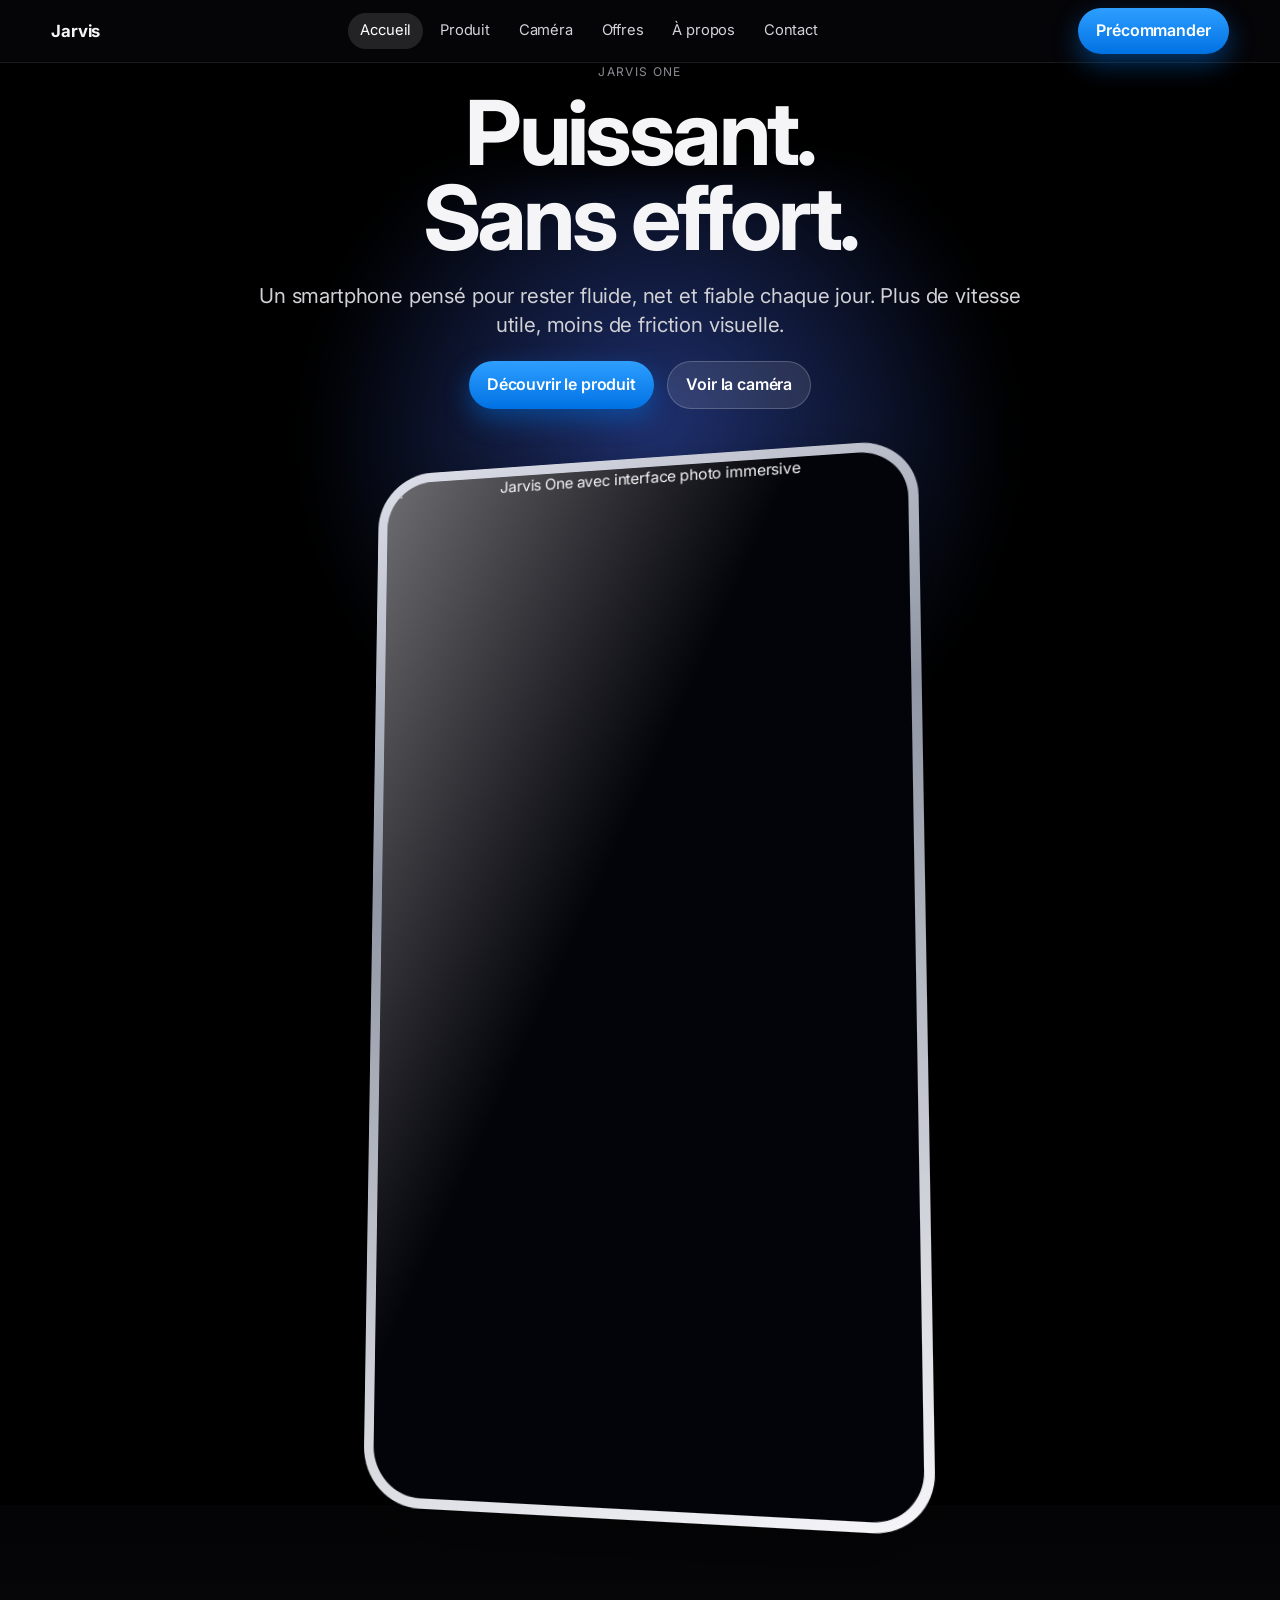
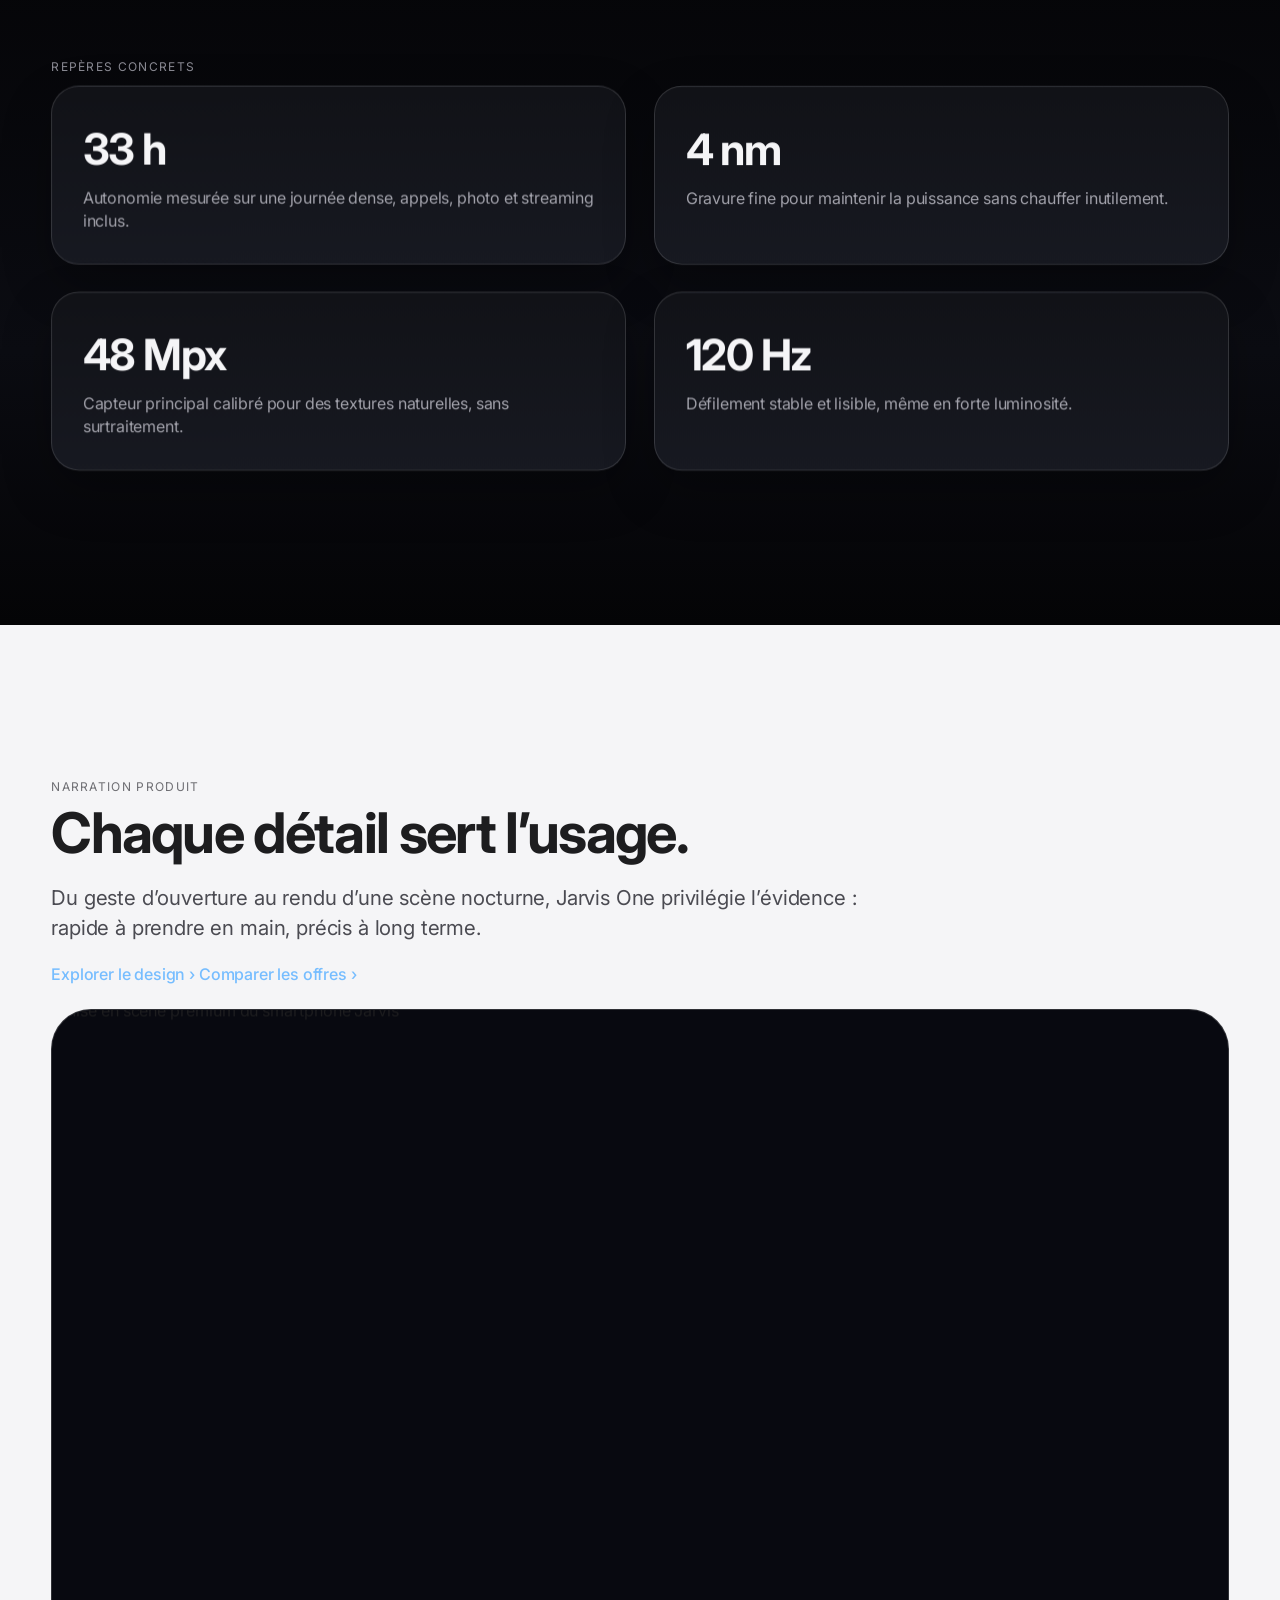
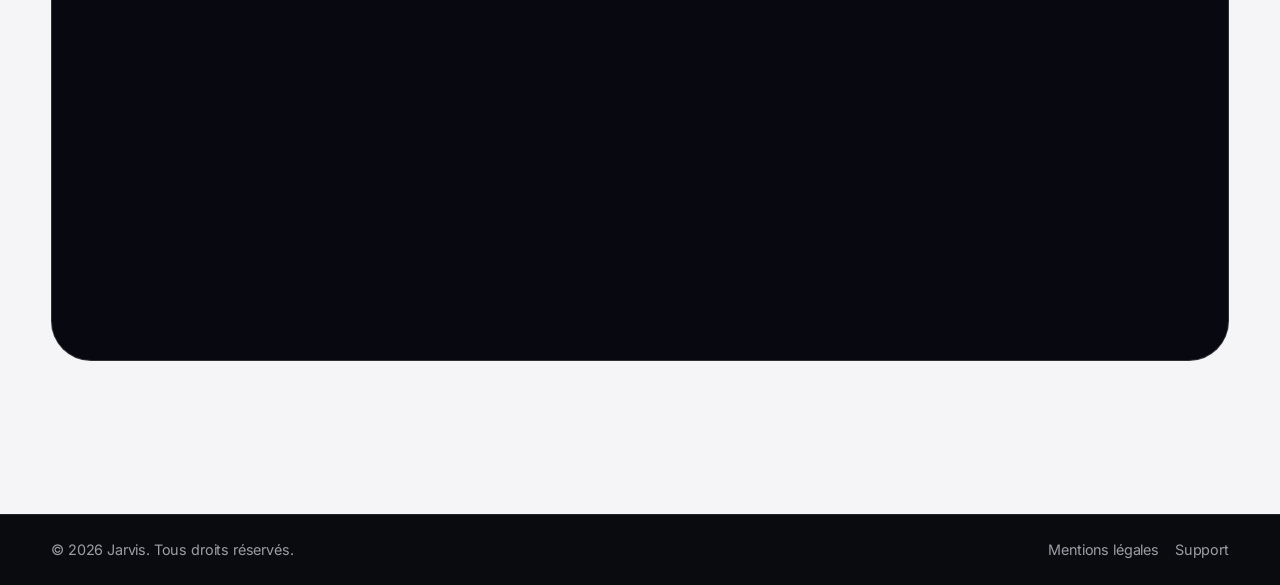
==== index.html @ 97454122 "feat: premium apple-inspired redesign across all Jarvis pages" ====
<!doctype html>
<html lang="fr">
<head>
  <meta charset="UTF-8" />
  <meta name="viewport" content="width=device-width, initial-scale=1.0" />
  <title>Jarvis — Smartphone premium nouvelle génération</title>
  <meta name="description" content="Jarvis One : smartphone premium français, design précis, caméra signature et performances durables." />
  <link rel="preconnect" href="https://fonts.googleapis.com" />
  <link rel="preconnect" href="https://fonts.gstatic.com" crossorigin />
  <link href="https://fonts.googleapis.com/css2?family=Inter:wght@400;500;600;700;800&display=swap" rel="stylesheet" />
  <link rel="stylesheet" href="assets/css/main.css" />
  <script defer src="assets/js/main.js"></script>
</head>
<body data-page="accueil">
<div class="progress-bar" aria-hidden="true"></div>
<header class="site-header">
  <div class="header-inner">
    <a class="brand" href="index.html" aria-label="Jarvis accueil">Jarvis</a>
    <nav class="nav-links" aria-label="Navigation principale">
      <a href="index.html">Accueil</a><a href="produit.html">Produit</a><a href="camera.html">Caméra</a><a href="offres.html">Offres</a><a href="a-propos.html">À propos</a><a href="contact.html">Contact</a>
    </nav>
    <a class="btn btn-primary" href="offres.html">Précommander</a>
  </div>
</header>

<main>
  <section class="hero container">
    <div class="hero-inner reveal">
      <p class="kicker">Jarvis One</p>
      <h1>Puissant.<br>Sans effort.</h1>
      <p class="lead hero-copy">Un smartphone pensé pour rester fluide, net et fiable chaque jour. Plus de vitesse utile, moins de friction visuelle.</p>
      <div class="hero-actions">
        <a class="btn btn-primary" href="produit.html">Découvrir le produit</a>
        <a class="btn btn-secondary" href="camera.html">Voir la caméra</a>
      </div>
      <div class="device-stage" data-tilt>
        <div class="device">
          <div class="device-screen">
            <img src="https://images.unsplash.com/photo-1511707171634-5f897ff02aa9?auto=format&fit=crop&w=1400&q=80" alt="Jarvis One avec interface photo immersive" width="1400" height="2660" loading="eager" />
          </div>
        </div>
      </div>
    </div>
  </section>

  <section class="full-bleed panel-dark">
    <div class="container reveal">
      <p class="kicker">Repères concrets</p>
      <div class="story-grid">
        <article class="card metric"><strong>33 h</strong><span>Autonomie mesurée sur une journée dense, appels, photo et streaming inclus.</span></article>
        <article class="card metric"><strong>4 nm</strong><span>Gravure fine pour maintenir la puissance sans chauffer inutilement.</span></article>
        <article class="card metric"><strong>48 Mpx</strong><span>Capteur principal calibré pour des textures naturelles, sans surtraitement.</span></article>
        <article class="card metric"><strong>120 Hz</strong><span>Défilement stable et lisible, même en forte luminosité.</span></article>
      </div>
    </div>
  </section>

  <section class="full-bleed panel-light">
    <div class="container reveal">
      <p class="kicker">Narration produit</p>
      <h2>Chaque détail sert l’usage.</h2>
      <p class="lead">Du geste d’ouverture au rendu d’une scène nocturne, Jarvis One privilégie l’évidence : rapide à prendre en main, précis à long terme.</p>
      <p><a class="btn-link" href="produit.html">Explorer le design</a> <a class="btn-link" href="offres.html">Comparer les offres</a></p>
      <div class="showcase" style="margin-top:1.4rem">
        <img src="https://images.unsplash.com/photo-1510557880182-3d4d3cba35a5?auto=format&fit=crop&w=1900&q=80" alt="Mise en scène premium du smartphone Jarvis" width="1900" height="950" loading="lazy" />
      </div>
    </div>
  </section>
</main>

<footer class="site-footer">
  <div class="footer-inner">
    <span>© 2026 Jarvis. Tous droits réservés.</span>
    <div class="footer-links"><a href="mentions-legales.html">Mentions légales</a><a href="contact.html">Support</a></div>
  </div>
</footer>
</body>
</html>
---- assets/css/main.css ----
:root {
  --bg: #000;
  --bg-soft: #0b0b0f;
  --surface: #111217;
  --surface-2: #171921;
  --line: rgba(255,255,255,.14);
  --text: #f5f5f7;
  --muted: #a1a1aa;
  --blue: #2997ff;
  --blue-strong: #0071e3;
  --ok: #30d158;

  --font: "Inter", "SF Pro Display", "SF Pro Text", -apple-system, BlinkMacSystemFont, "Segoe UI", sans-serif;
  --container: min(1200px, 92vw);
  --section-space: clamp(4rem, 9vw, 9rem);
  --radius: 28px;
  --shadow: 0 30px 80px rgba(0,0,0,.45);

  /* Motion tuning constants (kept declarative for quick art direction). */
  --motion-ease-smooth: cubic-bezier(.16,.84,.28,.98);
  --motion-ease-soft: cubic-bezier(.22,.61,.36,1);
  --motion-depth-duration: 900ms;
  --motion-reveal-duration: 900ms;
}

* { box-sizing: border-box; }
html { scroll-behavior: smooth; }
body {
  margin: 0;
  font-family: var(--font);
  background: radial-gradient(1000px 700px at 85% -10%, #1a3267 0%, transparent 55%), var(--bg);
  color: var(--text);
  line-height: 1.45;
  letter-spacing: -0.01em;
}
img { max-width: 100%; display: block; }
a { color: inherit; }

.progress-bar {
  position: fixed;
  top: 0; left: 0;
  height: 2px;
  width: 100%;
  transform-origin: 0 50%;
  transform: scaleX(0);
  background: linear-gradient(90deg, #76bdff, var(--blue));
  z-index: 120;
}

.site-header {
  position: sticky;
  top: 0;
  z-index: 100;
  backdrop-filter: saturate(180%) blur(24px);
  background: rgba(8,8,12,.68);
  border-bottom: 1px solid rgba(255,255,255,.08);
}
.site-header.is-compact { background: rgba(8,8,12,.84); }
.header-inner {
  width: var(--container);
  margin: 0 auto;
  min-height: 62px;
  display: flex;
  gap: 1rem;
  align-items: center;
  justify-content: space-between;
}
.brand {
  text-decoration: none;
  font-weight: 700;
  font-size: 1.05rem;
}
.nav-links { display: flex; gap: .3rem; flex-wrap: wrap; }
.nav-links a {
  text-decoration: none;
  color: #d2d2d7;
  padding: .45rem .75rem;
  border-radius: 999px;
  font-size: .92rem;
  transition: background .2s ease, color .2s ease;
}
.nav-links a:hover, .nav-links a[aria-current="page"] {
  background: rgba(255,255,255,.12);
  color: #fff;
}

.btn {
  text-decoration: none;
  border: 0;
  border-radius: 999px;
  padding: .72rem 1.15rem;
  font: inherit;
  font-weight: 600;
  display: inline-flex;
  align-items: center;
  justify-content: center;
  cursor: pointer;
  transition: transform .2s ease, opacity .2s ease, box-shadow .2s ease;
}
.btn:hover { transform: translateY(-1px); }
.btn-primary {
  color: #fff;
  background: linear-gradient(180deg, #2e9fff, var(--blue-strong));
  box-shadow: 0 10px 26px rgba(0,113,227,.45);
}
.btn-secondary { color: #fff; background: rgba(255,255,255,.1); border: 1px solid rgba(255,255,255,.2); }
.btn-link { color: #76bdff; text-decoration: none; font-weight: 500; }
.btn-link::after { content: " ›"; }

.container { width: var(--container); margin-inline: auto; }
.section { padding: var(--section-space) 0; }
.section-compact { padding: clamp(3rem, 7vw, 5rem) 0; }
.kicker { color: #8b8b94; text-transform: uppercase; letter-spacing: .11em; font-size: .75rem; margin: 0 0 .6rem; }
.h1, h1 {
  font-size: clamp(2.2rem, 7vw, 5.6rem);
  line-height: .95;
  margin: 0;
  letter-spacing: -.04em;
}
.h2, h2 {
  font-size: clamp(1.8rem, 4.6vw, 3.5rem);
  line-height: 1.03;
  margin: 0 0 .8rem;
  letter-spacing: -.03em;
}
.lead {
  font-size: clamp(1.06rem, 1.6vw, 1.4rem);
  color: #d0d0d5;
  max-width: 62ch;
}

.hero {
  min-height: min(96vh, 920px);
  display: grid;
  align-items: center;
  position: relative;
}
.hero::before {
  content: "";
  position: absolute;
  inset: 8% 0 auto;
  margin: 0 auto;
  width: min(90vw, 940px);
  height: min(75vh, 620px);
  background: radial-gradient(circle at 52% 42%, rgba(70,110,255,.45), rgba(15,21,40,0) 58%);
  filter: blur(20px);
  pointer-events: none;
}
.hero-inner { text-align: center; position: relative; z-index: 2; }
.hero-copy { margin-inline: auto; }
.hero-actions { display: flex; justify-content: center; gap: .8rem; flex-wrap: wrap; margin-top: 1.2rem; }

.device-stage {
  margin: 2rem auto 0;
  width: min(88vw, 560px);
  transform-style: preserve-3d;
  perspective: 1200px;
}
.device {
  width: 100%;
  aspect-ratio: 10/19;
  border-radius: 58px;
  padding: 10px;
  background: linear-gradient(160deg, #dddfe9, #8f95a3 35%, #f7f7fa);
  box-shadow: var(--shadow);
  --tilt-y: 5deg;
  --tilt-x: -10deg;
  --depth-y: 0px;
  transform: translate3d(0, var(--depth-y), 0) rotateX(var(--tilt-y)) rotateY(var(--tilt-x));
  transition: transform .45s var(--motion-ease-smooth);
  will-change: transform;
}
.device-screen {
  position: relative;
  height: 100%;
  border-radius: 49px;
  overflow: hidden;
  background: #03030a;
}
.device-screen img { width: 100%; height: 100%; object-fit: cover; }
.device-screen::after {
  content: "";
  position: absolute;
  inset: 0;
  background: linear-gradient(115deg, rgba(255,255,255,.42), transparent 42%);
}

.full-bleed {
  border-radius: 0;
  padding: clamp(5rem, 12vw, 11rem) 0;
  margin: 0;
}
.panel-dark {
  background: linear-gradient(180deg, #040406, #0b0c12 62%, #040406);
}
.panel-light {
  background: #f5f5f7;
  color: #1d1d1f;
}
.panel-light .lead { color: #4b4b52; }
.panel-light .kicker { color: #6e6e73; }
.panel-light .btn-secondary { color: #1d1d1f; border-color: rgba(0,0,0,.14); background: #fff; }

.story-grid {
  display: grid;
  grid-template-columns: 1fr 1fr;
  gap: clamp(1rem, 2.2vw, 1.8rem);
}
.card {
  background: linear-gradient(180deg, var(--surface), var(--surface-2));
  border: 1px solid var(--line);
  border-radius: var(--radius);
  padding: clamp(1.2rem, 2.4vw, 2rem);
  box-shadow: 0 20px 50px rgba(0,0,0,.28);
  --depth-y: 0px;
  transform: translate3d(0, var(--depth-y), 0);
  transition: transform var(--motion-depth-duration) var(--motion-ease-soft), box-shadow .35s ease;
  will-change: transform;
}
.panel-light .card {
  background: #fff;
  border-color: #e5e5ea;
  box-shadow: 0 20px 40px rgba(0,0,0,.08);
}
.metric {
  display: grid;
  gap: .4rem;
  align-content: start;
}
.metric strong {
  font-size: clamp(1.5rem, 3.4vw, 2.7rem);
  letter-spacing: -.03em;
}
.metric span { color: var(--muted); }
.panel-light .metric span { color: #6e6e73; }

.subnav {
  position: sticky;
  top: 62px;
  z-index: 70;
  backdrop-filter: blur(16px);
  background: rgba(8,8,12,.68);
  border-bottom: 1px solid rgba(255,255,255,.1);
}
.subnav .inner {
  width: var(--container);
  margin: 0 auto;
  min-height: 48px;
  display: flex;
  align-items: center;
  justify-content: space-between;
  gap: 1rem;
}
.subnav-links { display: flex; gap: .9rem; overflow: auto; }
.subnav-links a { text-decoration: none; color: #babac0; font-size: .89rem; white-space: nowrap; }
.subnav-links a:hover { color: #fff; }

.showcase {
  border-radius: 40px;
  overflow: hidden;
  border: 1px solid rgba(255,255,255,.16);
  background: #080910;
}
.showcase img {
  width: 100%;
  aspect-ratio: 16/8;
  object-fit: cover;
  --depth-y: 0px;
  transform: translate3d(0, var(--depth-y), 0) scale(1.01);
  transition: transform var(--motion-depth-duration) var(--motion-ease-soft);
  will-change: transform;
}

.camera-lens {
  width: min(66vw, 390px);
  aspect-ratio: 1;
  margin: 1rem auto;
  border-radius: 999px;
  background: radial-gradient(circle at 38% 30%, #5e6e99, #0a0f1d 52%, #000 75%);
  position: relative;
  box-shadow: inset 0 0 80px rgba(146,194,255,.24), 0 30px 60px rgba(0,0,0,.48);
  --depth-y: 0px;
  --lens-shift-x: 0px;
  --lens-shift-y: 0px;
  transform: translate3d(var(--lens-shift-x), calc(var(--depth-y) + var(--lens-shift-y)), 0) scale(1);
  transition: transform 700ms var(--motion-ease-soft), filter 500ms ease;
  will-change: transform, filter;
}
.camera-lens::before {
  content: "";
  position: absolute;
  inset: 14%;
  border-radius: inherit;
  background: radial-gradient(circle at 35% 25%, rgba(225,246,255,.96), rgba(96,148,242,.22) 38%, rgba(7,14,30,.9) 75%);
}
.camera-lens::after {
  content: "";
  position: absolute;
  inset: 22%;
  border-radius: inherit;
  border: 1px solid rgba(255,255,255,.16);
  box-shadow: inset 0 0 24px rgba(143,188,255,.24);
  animation: lensPulse 4.8s ease-in-out infinite;
}
.lens-sweep {
  position: absolute;
  inset: 0;
  border-radius: inherit;
  background: conic-gradient(from 220deg, transparent, rgba(160,206,255,.35), transparent 52%);
  animation: spin 7s linear infinite;
  mix-blend-mode: screen;
}

.compare-table {
  width: 100%;
  border-collapse: collapse;
  background: #fff;
  border-radius: 24px;
  overflow: hidden;
}
.compare-table th, .compare-table td {
  padding: .9rem .85rem;
  border-bottom: 1px solid #ececf0;
  text-align: left;
  font-size: .95rem;
}
.compare-table th { background: #f7f7fa; font-weight: 600; }

.form {
  max-width: 760px;
  background: #fff;
  color: #1d1d1f;
  border-radius: 28px;
  border: 1px solid #ddd;
  padding: clamp(1.2rem, 2.5vw, 2rem);
}
.form-row { display: grid; grid-template-columns: 1fr 1fr; gap: .9rem; }
label { display: block; font-size: .92rem; margin-bottom: .35rem; color: #51515b; }
input, select, textarea {
  width: 100%;
  font: inherit;
  padding: .8rem .9rem;
  border: 1px solid #d7d7dd;
  border-radius: 12px;
}
textarea { min-height: 130px; resize: vertical; }
.form-note { color: #6e6e73; font-size: .9rem; }
.form-status.ok { color: #0a8f44; }
.form-status.err { color: #b42323; }

.site-footer {
  background: #0a0b0f;
  border-top: 1px solid rgba(255,255,255,.1);
}
.footer-inner {
  width: var(--container);
  margin: 0 auto;
  min-height: 70px;
  display: flex;
  align-items: center;
  justify-content: space-between;
  gap: 1rem;
  flex-wrap: wrap;
  color: #9d9da6;
  font-size: .9rem;
}
.footer-links { display: flex; gap: 1rem; }
.footer-links a { text-decoration: none; }

.reveal { opacity: 0; transform: translateY(26px); transition: opacity .9s ease, transform 1s cubic-bezier(.16,.84,.28,.98); }
.reveal.in { opacity: 1; transform: none; }

.section-kicker {
  color: #8b8b94;
  text-transform: uppercase;
  letter-spacing: .11em;
  font-size: .75rem;
  margin: 0 0 .7rem;
}
.section-title {
  font-size: clamp(2rem, 5.4vw, 4.4rem);
  line-height: .98;
  letter-spacing: -.035em;
  margin: 0;
  max-width: 16ch;
}
.section-copy {
  margin-top: 1.1rem;
  font-size: clamp(1.02rem, 1.4vw, 1.28rem);
  line-height: 1.55;
  color: #c8c8ce;
  max-width: 68ch;
}

.grid-2 {
  display: grid;
  grid-template-columns: repeat(2, minmax(0, 1fr));
  gap: clamp(1rem, 2.2vw, 1.8rem);
}
.pricing-grid {
  display: grid;
  grid-template-columns: repeat(3, minmax(0, 1fr));
  gap: clamp(1rem, 2vw, 1.5rem);
}
.price-card {
  position: relative;
  display: grid;
  gap: .65rem;
  align-content: start;
  min-height: 100%;
}
.price-card h3 {
  font-size: clamp(1.25rem, 2.2vw, 1.7rem);
  margin: 0;
}
.price {
  margin: 0;
  font-size: clamp(2rem, 4vw, 3rem);
  letter-spacing: -.04em;
  line-height: .95;
  font-weight: 700;
}
.badge {
  display: inline-flex;
  width: fit-content;
  font-size: .74rem;
  letter-spacing: .08em;
  text-transform: uppercase;
  color: #7ec2ff;
  border: 1px solid rgba(126,194,255,.42);
  border-radius: 999px;
  padding: .3rem .65rem;
  background: rgba(41,151,255,.1);
}

.camera-panel {
  background: linear-gradient(180deg, rgba(255,255,255,.03), rgba(255,255,255,.01));
  border: 1px solid var(--line);
  border-radius: calc(var(--radius) + 6px);
  padding: clamp(1.2rem, 2.5vw, 2.3rem);
}
.camera-rig {
  display: grid;
  grid-template-columns: minmax(220px, 340px) 1fr;
  gap: clamp(1rem, 3vw, 2.5rem);
  align-items: center;
}
.lens-stack {
  width: min(100%, 320px);
  aspect-ratio: 1;
  border-radius: 36px;
  background:
    radial-gradient(circle at 32% 28%, rgba(170,210,255,.6), rgba(23,36,66,.32) 42%, rgba(6,9,18,.95) 74%),
    linear-gradient(160deg, #20242d, #0d1017 58%, #1f222a);
  position: relative;
  box-shadow: inset 0 0 70px rgba(116,170,255,.2), 0 30px 60px rgba(0,0,0,.45);
}
.lens-stack::before,
.lens-stack::after {
  content: "";
  position: absolute;
  border-radius: 999px;
  border: 1px solid rgba(255,255,255,.24);
}
.lens-stack::before { inset: 16%; }
.lens-stack::after { inset: 31%; border-color: rgba(255,255,255,.35); }
.lens-highlight {
  position: absolute;
  inset: 0;
  border-radius: inherit;
  background: conic-gradient(from 220deg, transparent, rgba(153,209,255,.5), transparent 54%);
  animation: spin 8s linear infinite;
}
.metrics {
  display: grid;
  grid-template-columns: repeat(3, minmax(0, 1fr));
  gap: .75rem;
}
.gallery {
  border-radius: 32px;
  overflow: hidden;
  border: 1px solid rgba(255,255,255,.14);
  box-shadow: 0 24px 45px rgba(0,0,0,.32);
}
.gallery img {
  width: 100%;
  aspect-ratio: 16/9;
  object-fit: cover;
}
.gallery-controls {
  margin-top: 1rem;
  display: flex;
  gap: .6rem;
  flex-wrap: wrap;
}
.gallery-controls button {
  border: 1px solid rgba(255,255,255,.2);
  border-radius: 999px;
  background: rgba(255,255,255,.04);
  color: #fff;
  padding: .5rem .95rem;
  font: inherit;
  cursor: pointer;
}
.gallery-controls button[aria-pressed="true"] {
  border-color: rgba(41,151,255,.8);
  background: rgba(41,151,255,.2);
}

.panel-light .section-copy,
.panel-light .section-kicker { color: #54545a; }

@keyframes spin { to { transform: rotate(360deg); } }

@media (max-width: 980px) {
  .story-grid,
  .grid-2,
  .pricing-grid,
  .metrics,
  .camera-rig { grid-template-columns: 1fr; }
}
@media (max-width: 760px) {
  .header-inner { padding: .5rem 0; }
  .nav-links { width: 100%; overflow: auto; }
  .subnav { top: 98px; }
  .form-row { grid-template-columns: 1fr; }
}
@media (prefers-reduced-motion: reduce) {
  *,*::before,*::after { animation: none !important; transition: none !important; }
  .reveal { opacity: 1; transform: none; }
}
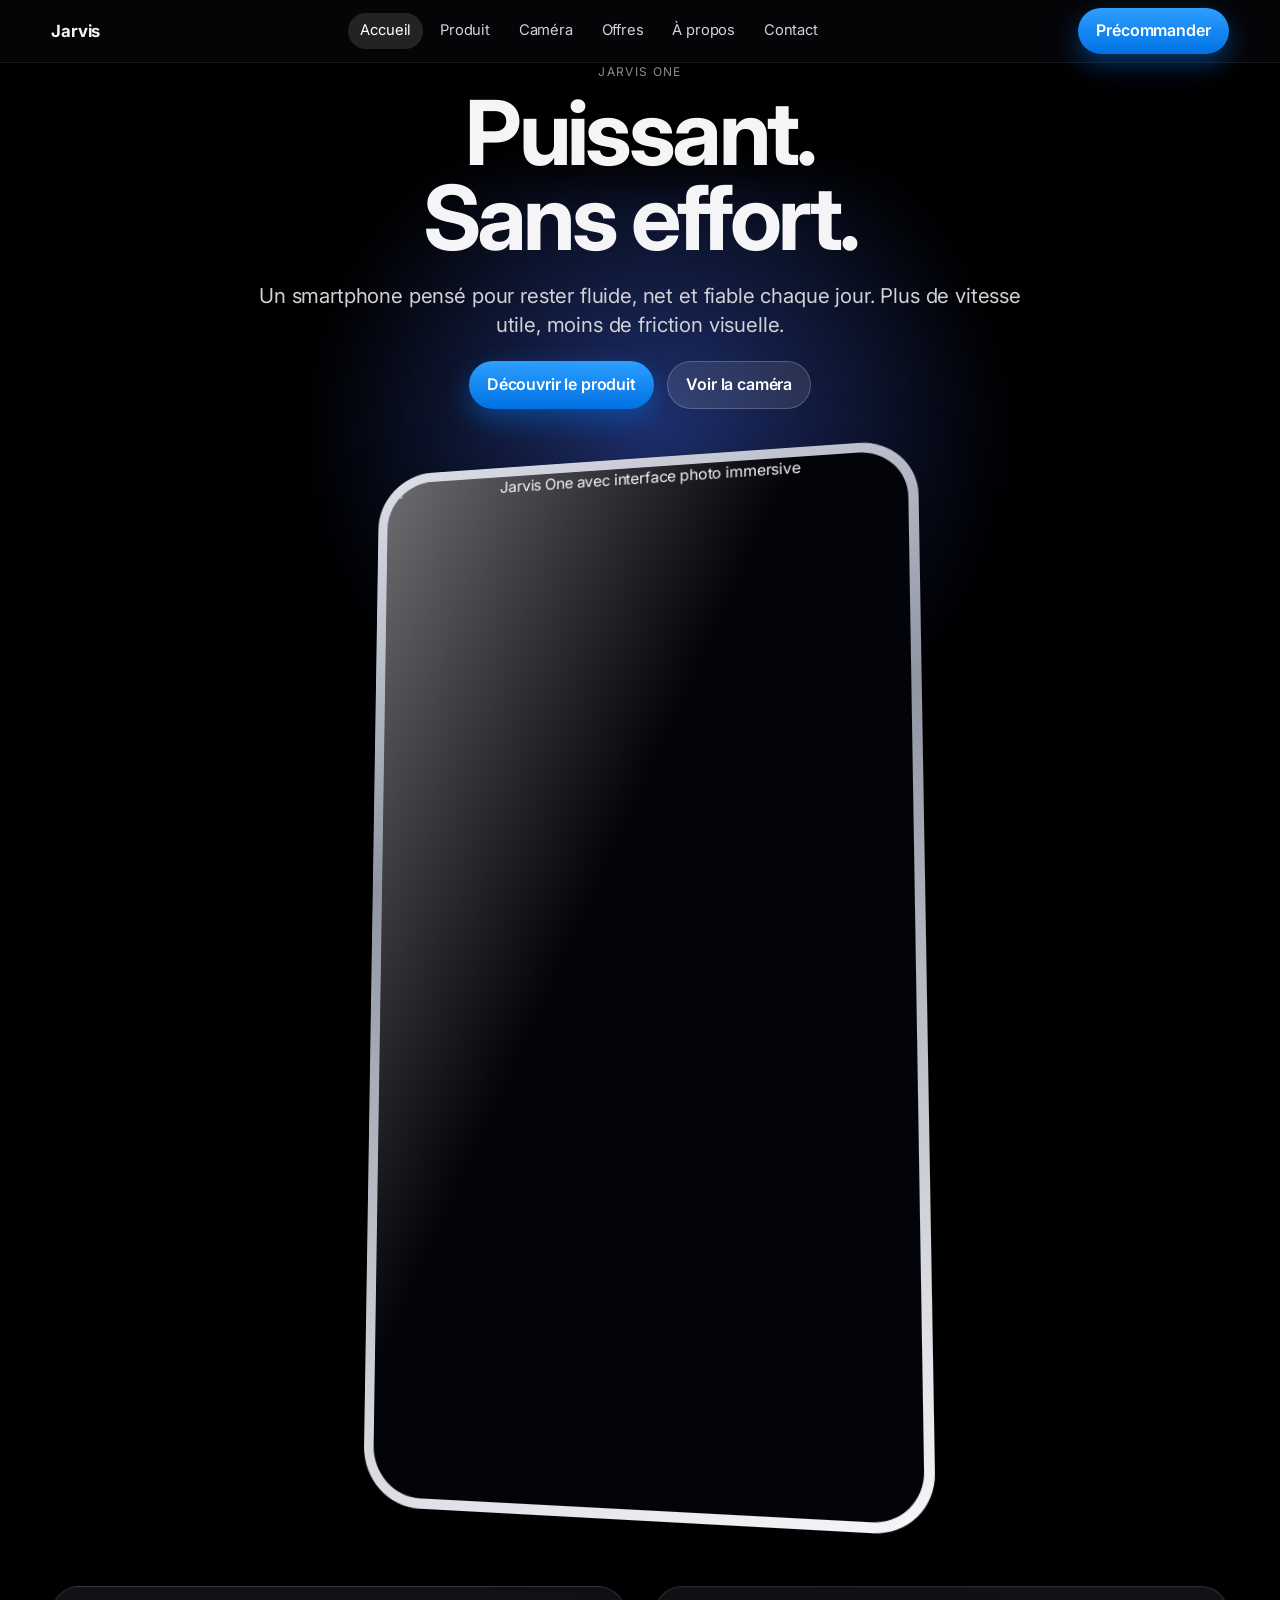
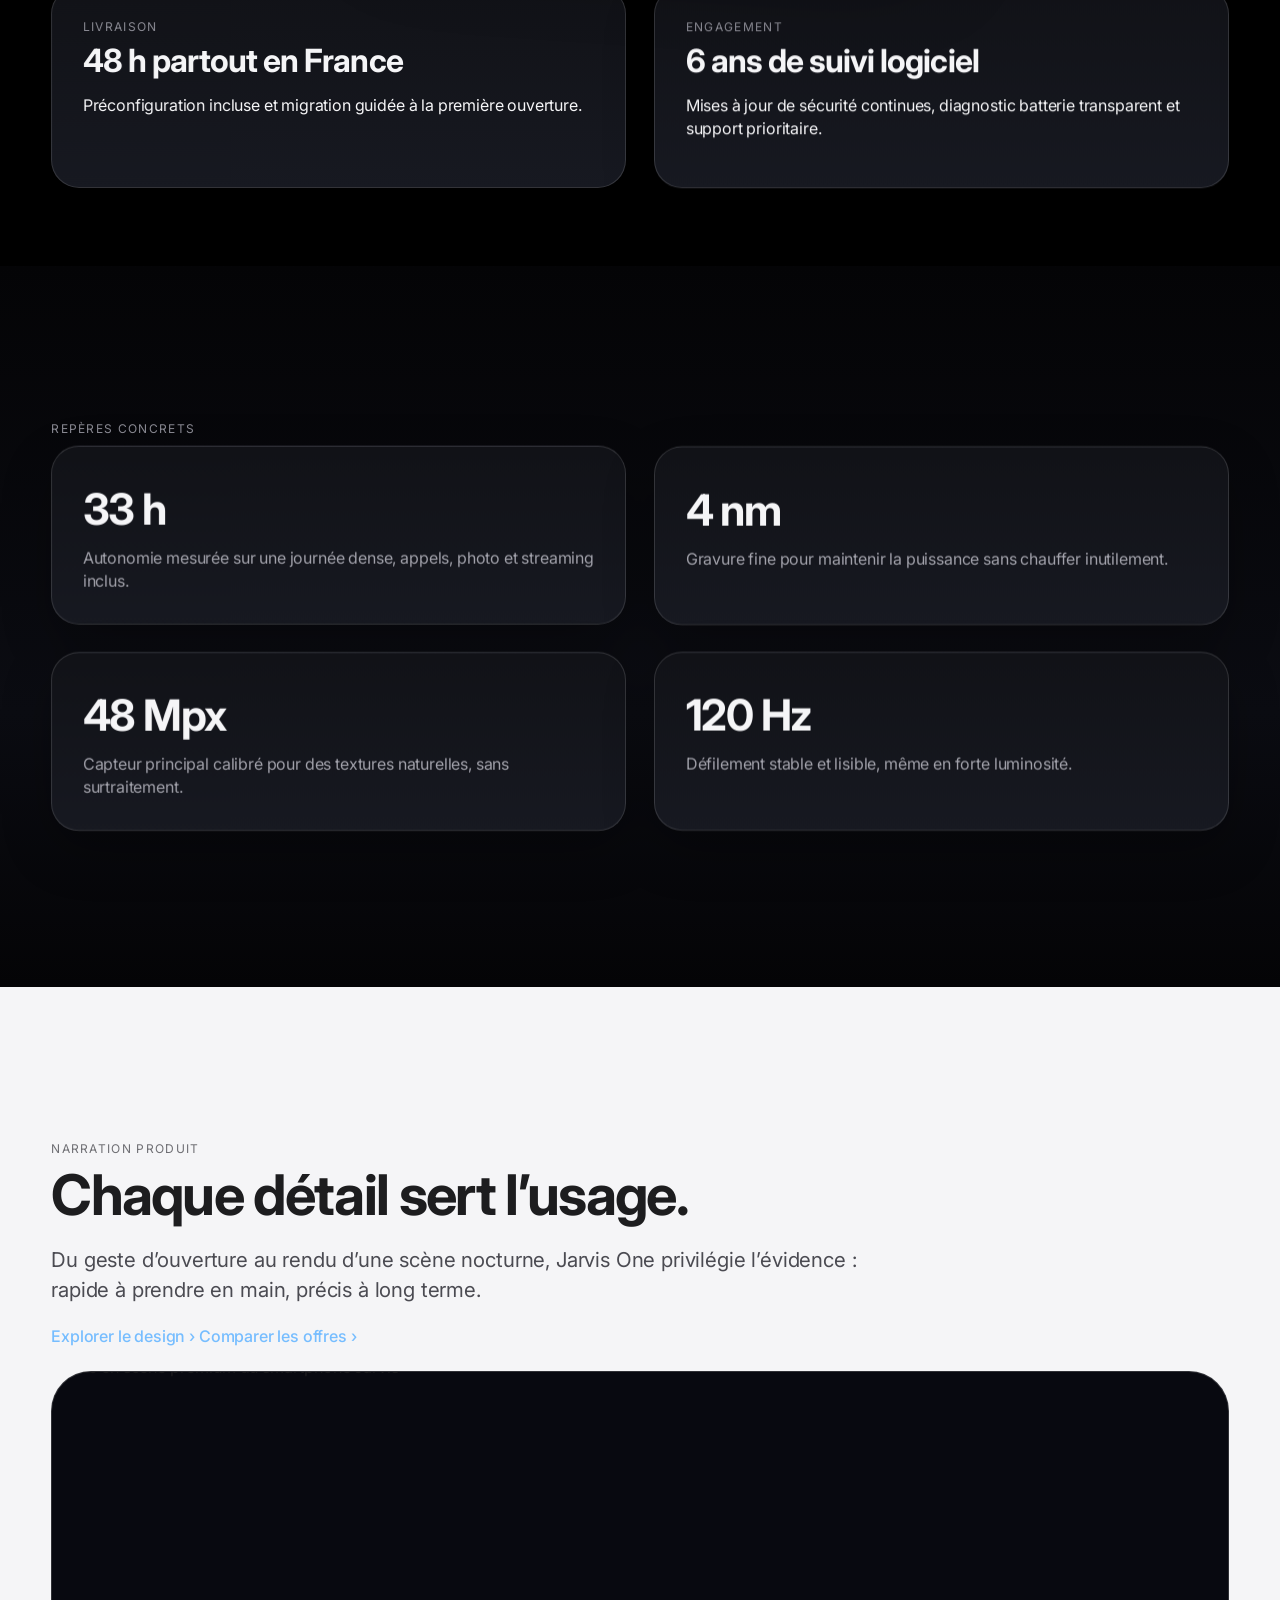
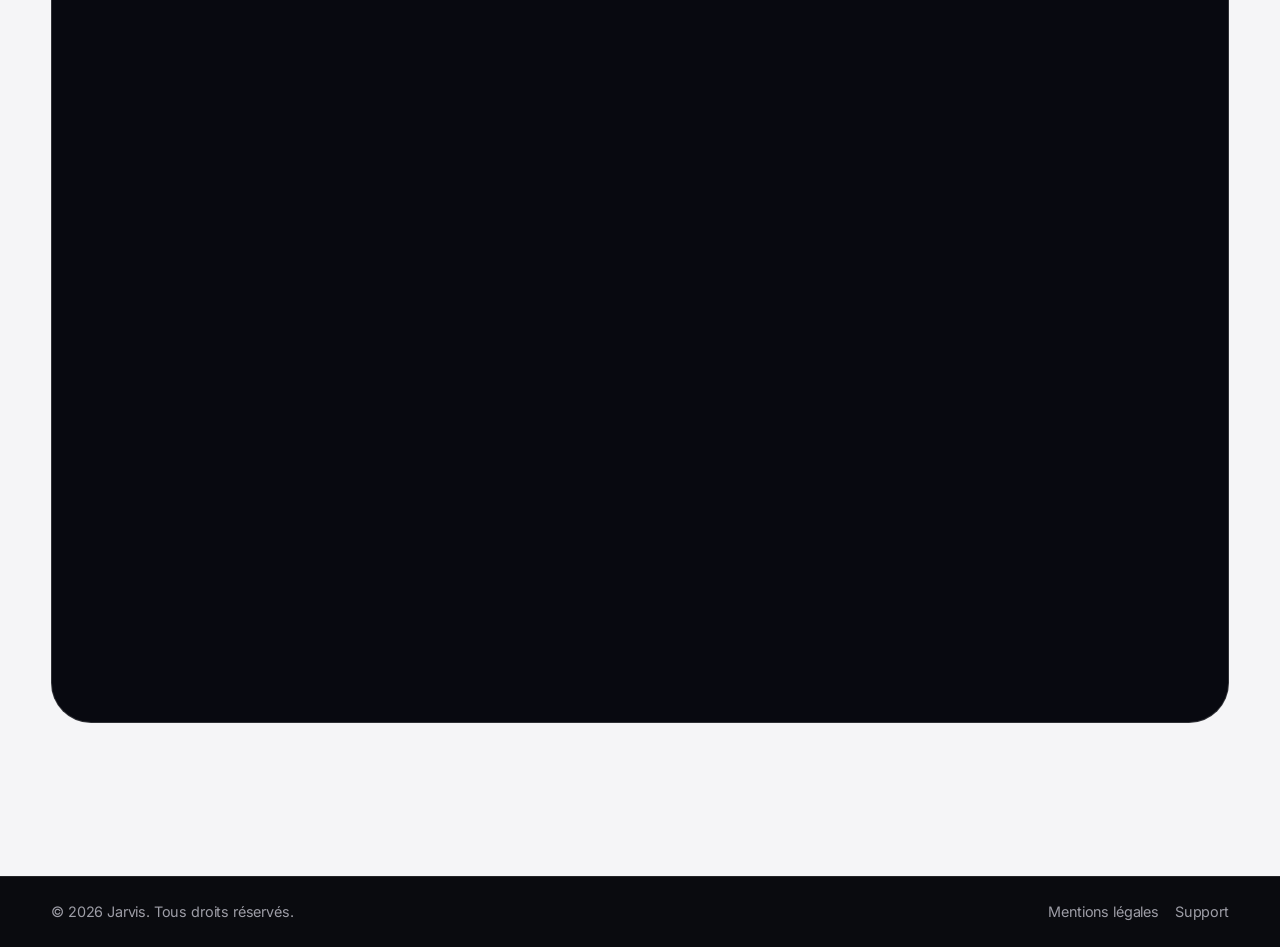
==== commit 3b20ad4d: "QA: 12-cycle premium polish pass across all Jarvis pages" ====
--- a/index.html
+++ b/index.html
@@ -12,6 +12,7 @@
   <script defer src="assets/js/main.js"></script>
 </head>
 <body data-page="accueil">
+<a class="skip-link" href="#main-content">Aller au contenu</a>
 <div class="progress-bar" aria-hidden="true"></div>
 <header class="site-header">
   <div class="header-inner">
@@ -23,7 +24,7 @@
   </div>
 </header>
 
-<main>
+<main id="main-content">
   <section class="hero container">
     <div class="hero-inner reveal">
       <p class="kicker">Jarvis One</p>
@@ -40,6 +41,13 @@
           </div>
         </div>
       </div>
+    </div>
+  </section>
+
+  <section class="section-compact container reveal">
+    <div class="story-grid">
+      <article class="card"><p class="kicker">Livraison</p><h2 style="font-size:clamp(1.35rem,2.8vw,2rem)">48 h partout en France</h2><p>Préconfiguration incluse et migration guidée à la première ouverture.</p></article>
+      <article class="card"><p class="kicker">Engagement</p><h2 style="font-size:clamp(1.35rem,2.8vw,2rem)">6 ans de suivi logiciel</h2><p>Mises à jour de sécurité continues, diagnostic batterie transparent et support prioritaire.</p></article>
     </div>
   </section>
 
--- a/assets/css/main.css
+++ b/assets/css/main.css
@@ -35,6 +35,25 @@
 }
 img { max-width: 100%; display: block; }
 a { color: inherit; }
+
+.skip-link {
+  position: absolute;
+  left: 12px;
+  top: -44px;
+  z-index: 200;
+  background: #fff;
+  color: #111;
+  padding: .55rem .9rem;
+  border-radius: 10px;
+  text-decoration: none;
+  font-weight: 600;
+}
+.skip-link:focus-visible { top: 12px; }
+
+:focus-visible {
+  outline: 2px solid color-mix(in oklab, var(--blue) 72%, white);
+  outline-offset: 2px;
+}
 
 .progress-bar {
   position: fixed;
@@ -98,6 +117,7 @@
   transition: transform .2s ease, opacity .2s ease, box-shadow .2s ease;
 }
 .btn:hover { transform: translateY(-1px); }
+.btn:disabled { opacity: .62; cursor: wait; transform: none; }
 .btn-primary {
   color: #fff;
   background: linear-gradient(180deg, #2e9fff, var(--blue-strong));
@@ -109,6 +129,7 @@
 
 .container { width: var(--container); margin-inline: auto; }
 .section { padding: var(--section-space) 0; }
+.section + .section { padding-top: clamp(2.6rem, 5vw, 4.2rem); }
 .section-compact { padding: clamp(3rem, 7vw, 5rem) 0; }
 .kicker { color: #8b8b94; text-transform: uppercase; letter-spacing: .11em; font-size: .75rem; margin: 0 0 .6rem; }
 .h1, h1 {
@@ -214,8 +235,12 @@
   box-shadow: 0 20px 50px rgba(0,0,0,.28);
   --depth-y: 0px;
   transform: translate3d(0, var(--depth-y), 0);
-  transition: transform var(--motion-depth-duration) var(--motion-ease-soft), box-shadow .35s ease;
+  transition: transform var(--motion-depth-duration) var(--motion-ease-soft), box-shadow .35s ease, border-color .35s ease;
   will-change: transform;
+}
+.card:hover {
+  border-color: rgba(126,194,255,.45);
+  box-shadow: 0 26px 56px rgba(0,0,0,.34);
 }
 .panel-light .card {
   background: #fff;
@@ -253,7 +278,7 @@
 }
 .subnav-links { display: flex; gap: .9rem; overflow: auto; }
 .subnav-links a { text-decoration: none; color: #babac0; font-size: .89rem; white-space: nowrap; }
-.subnav-links a:hover { color: #fff; }
+.subnav-links a:hover, .subnav-links a[aria-current="page"] { color: #fff; }
 
 .showcase {
   border-radius: 40px;
@@ -282,7 +307,8 @@
   --depth-y: 0px;
   --lens-shift-x: 0px;
   --lens-shift-y: 0px;
-  transform: translate3d(var(--lens-shift-x), calc(var(--depth-y) + var(--lens-shift-y)), 0) scale(1);
+  --lens-scale: 1;
+  transform: translate3d(var(--lens-shift-x), calc(var(--depth-y) + var(--lens-shift-y)), 0) scale(var(--lens-scale));
   transition: transform 700ms var(--motion-ease-soft), filter 500ms ease;
   will-change: transform, filter;
 }
@@ -342,9 +368,20 @@
   padding: .8rem .9rem;
   border: 1px solid #d7d7dd;
   border-radius: 12px;
+  background: #fff;
+  transition: border-color .2s ease, box-shadow .2s ease;
+}
+input:focus-visible, select:focus-visible, textarea:focus-visible {
+  border-color: var(--blue-strong);
+  box-shadow: 0 0 0 3px rgba(0,113,227,.18);
+}
+input[aria-invalid="true"], select[aria-invalid="true"], textarea[aria-invalid="true"] {
+  border-color: #c93434;
+  box-shadow: 0 0 0 3px rgba(201,52,52,.12);
 }
 textarea { min-height: 130px; resize: vertical; }
 .form-note { color: #6e6e73; font-size: .9rem; }
+.form-status { min-height: 1.4em; font-weight: 500; }
 .form-status.ok { color: #0a8f44; }
 .form-status.err { color: #b42323; }
 
@@ -366,9 +403,23 @@
 }
 .footer-links { display: flex; gap: 1rem; }
 .footer-links a { text-decoration: none; }
-
-.reveal { opacity: 0; transform: translateY(26px); transition: opacity .9s ease, transform 1s cubic-bezier(.16,.84,.28,.98); }
-.reveal.in { opacity: 1; transform: none; }
+.footer-links a:hover { color: #fff; }
+
+.reveal {
+  opacity: 0;
+  --reveal-delay: 0ms;
+  transform: translate3d(0, 26px, 0) scale(.985);
+  filter: blur(2px);
+  transition:
+    opacity var(--motion-reveal-duration) var(--motion-ease-soft) var(--reveal-delay),
+    transform var(--motion-reveal-duration) var(--motion-ease-smooth) var(--reveal-delay),
+    filter 700ms ease var(--reveal-delay);
+}
+.reveal.in { opacity: 1; transform: none; filter: blur(0); }
+
+.motion-depth {
+  transition: transform var(--motion-depth-duration) var(--motion-ease-soft), box-shadow .35s ease;
+}
 
 .section-kicker {
   color: #8b8b94;
@@ -511,6 +562,10 @@
 .panel-light .section-kicker { color: #54545a; }
 
 @keyframes spin { to { transform: rotate(360deg); } }
+@keyframes lensPulse {
+  0%, 100% { opacity: .55; transform: scale(1); }
+  50% { opacity: .9; transform: scale(1.02); }
+}
 
 @media (max-width: 980px) {
   .story-grid,
@@ -524,8 +579,19 @@
   .nav-links { width: 100%; overflow: auto; }
   .subnav { top: 98px; }
   .form-row { grid-template-columns: 1fr; }
+
+  /* Mobile-safe degradation to avoid jank on small GPUs. */
+  .device,
+  .card,
+  .showcase img,
+  .camera-lens { transform: none; }
 }
 @media (prefers-reduced-motion: reduce) {
   *,*::before,*::after { animation: none !important; transition: none !important; }
-  .reveal { opacity: 1; transform: none; }
+  .reveal { opacity: 1; transform: none; filter: none; }
+  .motion-depth,
+  .device,
+  .card,
+  .showcase img,
+  .camera-lens { transform: none !important; }
 }
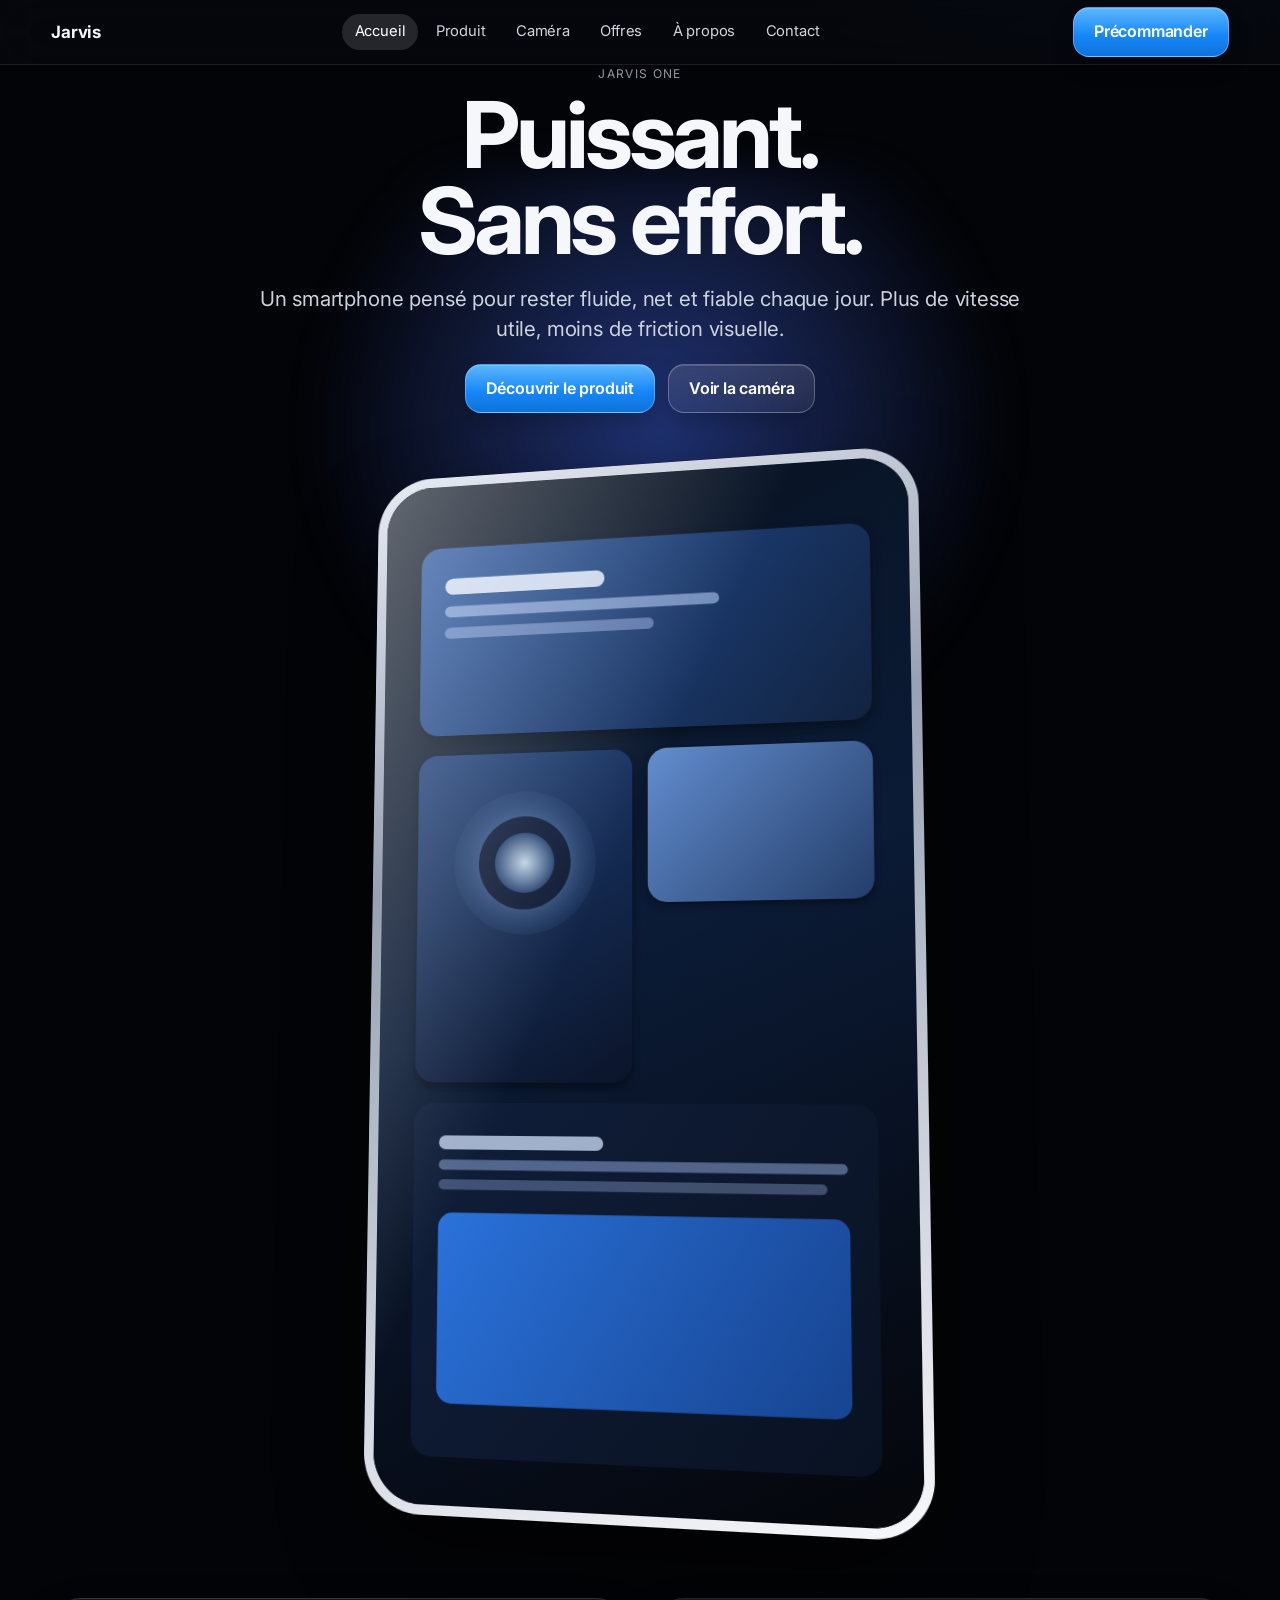
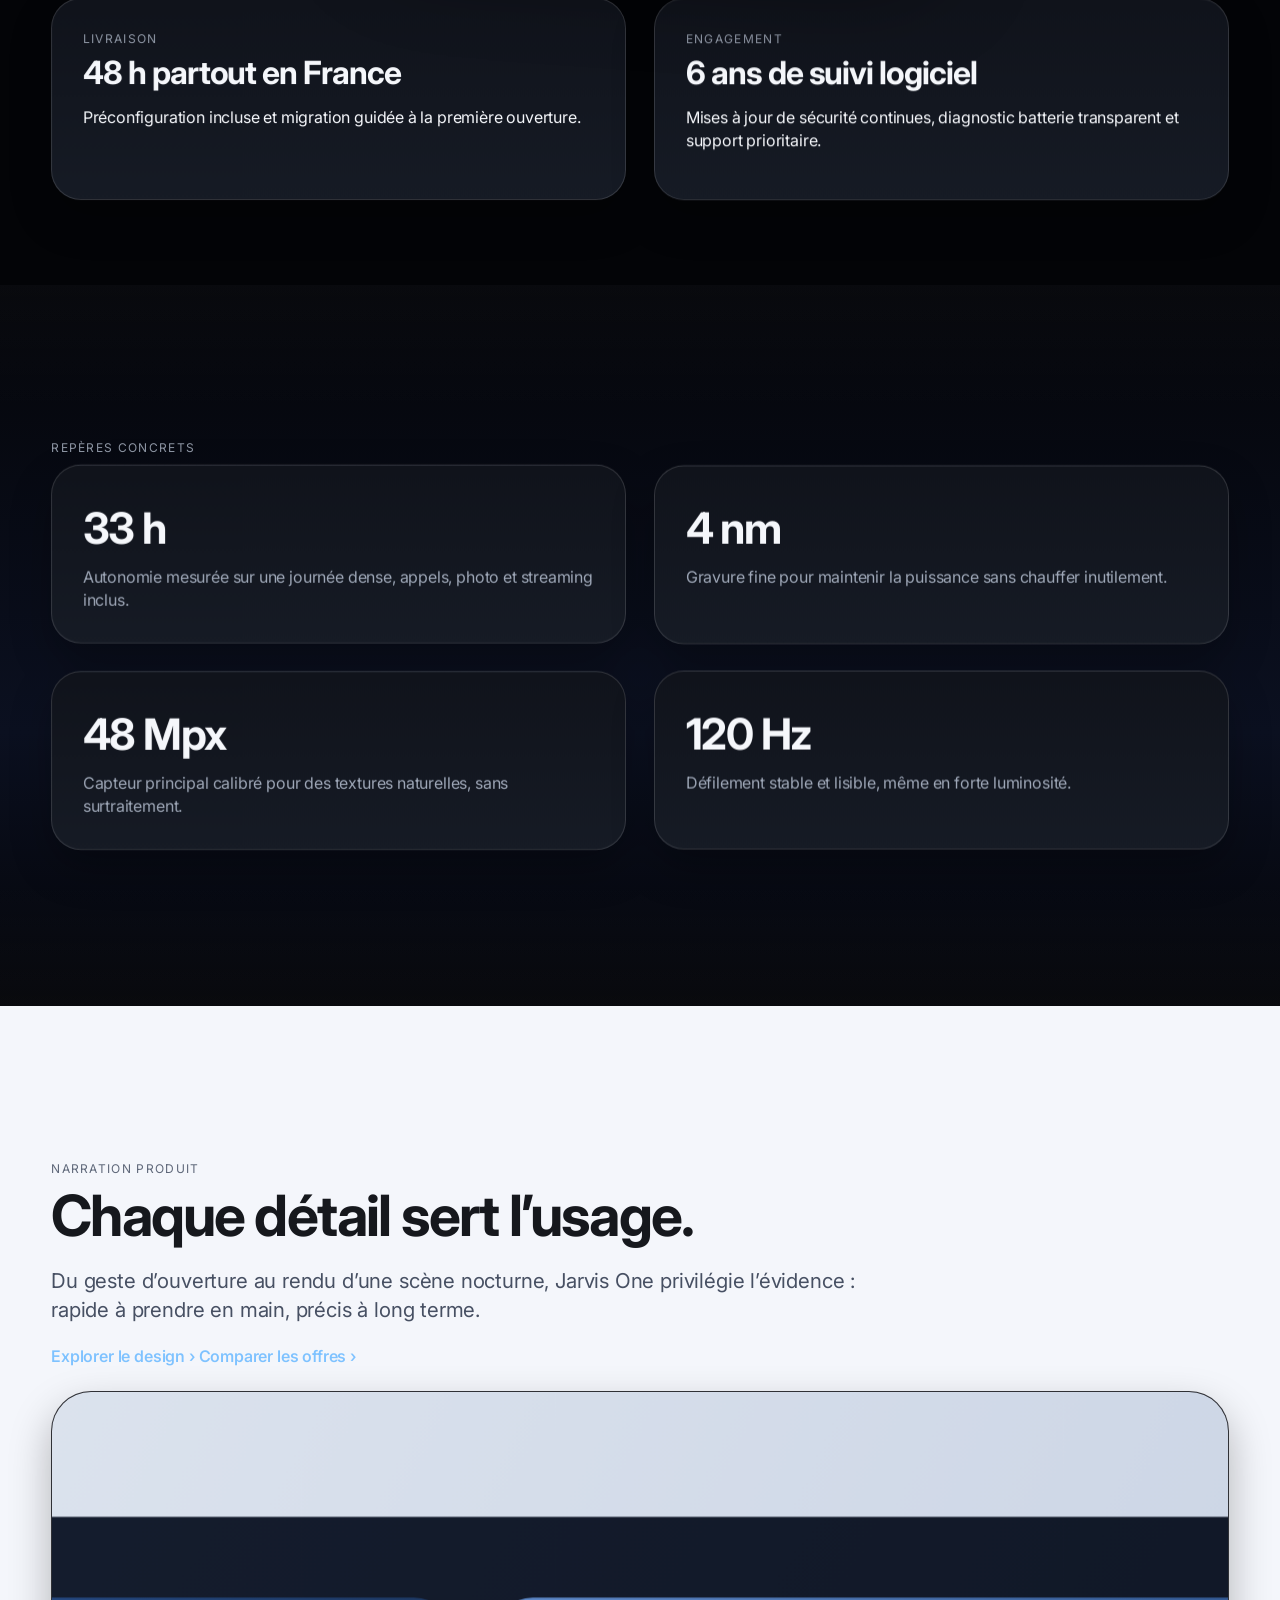
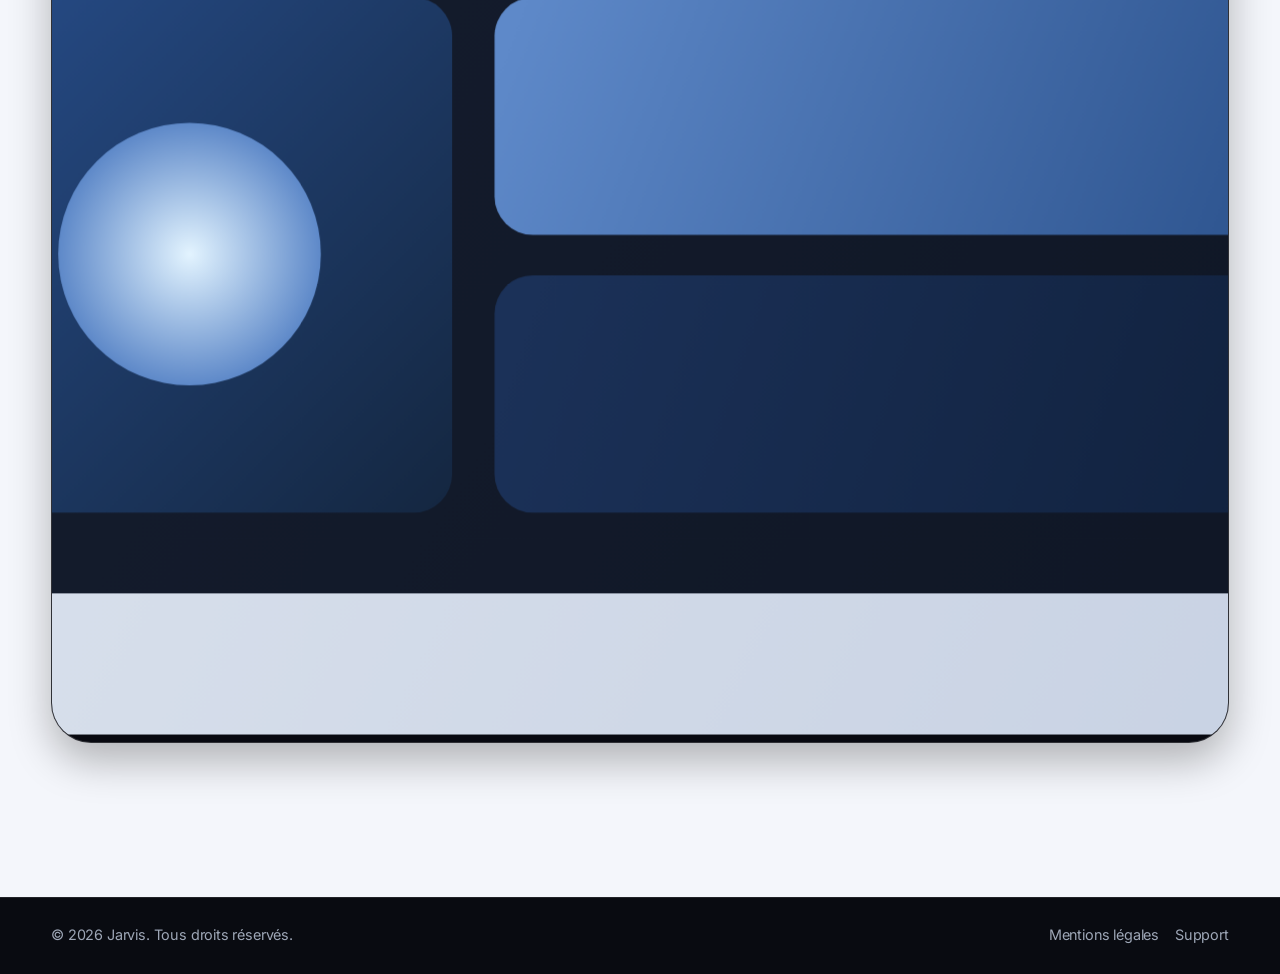
==== commit aef938e0: "Polish premium visuals, remove phone-in-frame anti-pattern, and upgrade global buttons" ====
--- a/index.html
+++ b/index.html
@@ -37,7 +37,7 @@
       <div class="device-stage" data-tilt>
         <div class="device">
           <div class="device-screen">
-            <img src="https://images.unsplash.com/photo-1511707171634-5f897ff02aa9?auto=format&fit=crop&w=1400&q=80" alt="Jarvis One avec interface photo immersive" width="1400" height="2660" loading="eager" />
+            <img src="assets/img/hero-interface-premium.svg" alt="Interface premium Jarvis One avec widgets fluides" width="1400" height="2660" loading="eager" />
           </div>
         </div>
       </div>
@@ -70,7 +70,7 @@
       <p class="lead">Du geste d’ouverture au rendu d’une scène nocturne, Jarvis One privilégie l’évidence : rapide à prendre en main, précis à long terme.</p>
       <p><a class="btn-link" href="produit.html">Explorer le design</a> <a class="btn-link" href="offres.html">Comparer les offres</a></p>
       <div class="showcase" style="margin-top:1.4rem">
-        <img src="https://images.unsplash.com/photo-1510557880182-3d4d3cba35a5?auto=format&fit=crop&w=1900&q=80" alt="Mise en scène premium du smartphone Jarvis" width="1900" height="950" loading="lazy" />
+        <img src="assets/img/narrative-premium-scene.svg" alt="Composition produit premium Jarvis en volumes et reflets" width="1900" height="950" loading="lazy" />
       </div>
     </div>
   </section>
--- a/assets/css/main.css
+++ b/assets/css/main.css
@@ -1,22 +1,22 @@
 :root {
-  --bg: #000;
-  --bg-soft: #0b0b0f;
-  --surface: #111217;
-  --surface-2: #171921;
+  --bg: #030407;
+  --bg-soft: #0b0d14;
+  --surface: #10131b;
+  --surface-2: #161b25;
   --line: rgba(255,255,255,.14);
-  --text: #f5f5f7;
-  --muted: #a1a1aa;
-  --blue: #2997ff;
-  --blue-strong: #0071e3;
-  --ok: #30d158;
+  --text: #f5f7fb;
+  --muted: #9ea7b7;
+  --blue: #3ba2ff;
+  --blue-strong: #0b79f2;
+  --focus: #7dc2ff;
 
   --font: "Inter", "SF Pro Display", "SF Pro Text", -apple-system, BlinkMacSystemFont, "Segoe UI", sans-serif;
   --container: min(1200px, 92vw);
-  --section-space: clamp(4rem, 9vw, 9rem);
-  --radius: 28px;
-  --shadow: 0 30px 80px rgba(0,0,0,.45);
-
-  /* Motion tuning constants (kept declarative for quick art direction). */
+  --section-space: clamp(4.5rem, 9vw, 9.5rem);
+  --radius: 30px;
+  --shadow-soft: 0 18px 42px rgba(0,0,0,.28);
+  --shadow-strong: 0 35px 90px rgba(0,0,0,.48);
+
   --motion-ease-smooth: cubic-bezier(.16,.84,.28,.98);
   --motion-ease-soft: cubic-bezier(.22,.61,.36,1);
   --motion-depth-duration: 900ms;
@@ -28,570 +28,291 @@
 body {
   margin: 0;
   font-family: var(--font);
-  background: radial-gradient(1000px 700px at 85% -10%, #1a3267 0%, transparent 55%), var(--bg);
+  background:
+    radial-gradient(1000px 700px at 88% -8%, rgba(52,95,172,.36), transparent 58%),
+    radial-gradient(900px 620px at 12% 110%, rgba(32,66,126,.2), transparent 58%),
+    var(--bg);
   color: var(--text);
   line-height: 1.45;
-  letter-spacing: -0.01em;
+  letter-spacing: -0.011em;
 }
 img { max-width: 100%; display: block; }
 a { color: inherit; }
 
 .skip-link {
-  position: absolute;
-  left: 12px;
-  top: -44px;
-  z-index: 200;
-  background: #fff;
-  color: #111;
-  padding: .55rem .9rem;
-  border-radius: 10px;
-  text-decoration: none;
-  font-weight: 600;
+  position: absolute; left: 12px; top: -44px; z-index: 200;
+  background: #fff; color: #111; padding: .55rem .9rem; border-radius: 10px;
+  text-decoration: none; font-weight: 600;
 }
 .skip-link:focus-visible { top: 12px; }
 
 :focus-visible {
-  outline: 2px solid color-mix(in oklab, var(--blue) 72%, white);
-  outline-offset: 2px;
+  outline: 2px solid var(--focus);
+  outline-offset: 3px;
 }
 
 .progress-bar {
-  position: fixed;
-  top: 0; left: 0;
-  height: 2px;
-  width: 100%;
-  transform-origin: 0 50%;
-  transform: scaleX(0);
-  background: linear-gradient(90deg, #76bdff, var(--blue));
-  z-index: 120;
+  position: fixed; top: 0; left: 0; height: 2px; width: 100%;
+  transform-origin: 0 50%; transform: scaleX(0);
+  background: linear-gradient(90deg, #8acbff, var(--blue)); z-index: 120;
 }
 
 .site-header {
-  position: sticky;
-  top: 0;
-  z-index: 100;
+  position: sticky; top: 0; z-index: 100;
   backdrop-filter: saturate(180%) blur(24px);
-  background: rgba(8,8,12,.68);
-  border-bottom: 1px solid rgba(255,255,255,.08);
-}
-.site-header.is-compact { background: rgba(8,8,12,.84); }
+  background: rgba(8,10,16,.68);
+  border-bottom: 1px solid rgba(255,255,255,.09);
+}
+.site-header.is-compact { background: rgba(8,10,16,.85); }
 .header-inner {
-  width: var(--container);
-  margin: 0 auto;
-  min-height: 62px;
-  display: flex;
-  gap: 1rem;
-  align-items: center;
-  justify-content: space-between;
-}
-.brand {
-  text-decoration: none;
-  font-weight: 700;
-  font-size: 1.05rem;
-}
+  width: var(--container); margin: 0 auto; min-height: 64px;
+  display: flex; gap: 1rem; align-items: center; justify-content: space-between;
+}
+.brand { text-decoration: none; font-weight: 700; font-size: 1.06rem; }
 .nav-links { display: flex; gap: .3rem; flex-wrap: wrap; }
 .nav-links a {
-  text-decoration: none;
-  color: #d2d2d7;
-  padding: .45rem .75rem;
-  border-radius: 999px;
-  font-size: .92rem;
-  transition: background .2s ease, color .2s ease;
-}
-.nav-links a:hover, .nav-links a[aria-current="page"] {
-  background: rgba(255,255,255,.12);
-  color: #fff;
-}
+  text-decoration: none; color: #cfd5df; padding: .48rem .8rem; border-radius: 999px;
+  font-size: .92rem; transition: background .2s ease, color .2s ease;
+}
+.nav-links a:hover, .nav-links a[aria-current="page"] { background: rgba(255,255,255,.13); color: #fff; }
 
 .btn {
-  text-decoration: none;
-  border: 0;
-  border-radius: 999px;
-  padding: .72rem 1.15rem;
-  font: inherit;
-  font-weight: 600;
-  display: inline-flex;
-  align-items: center;
-  justify-content: center;
-  cursor: pointer;
-  transition: transform .2s ease, opacity .2s ease, box-shadow .2s ease;
-}
-.btn:hover { transform: translateY(-1px); }
+  --btn-bg: rgba(255,255,255,.08);
+  --btn-border: rgba(255,255,255,.2);
+  --btn-color: #fff;
+  text-decoration: none; border: 1px solid var(--btn-border); border-radius: 16px;
+  min-height: 48px; padding: .75rem 1.25rem; font: inherit; font-weight: 630;
+  display: inline-flex; align-items: center; justify-content: center; gap: .45rem;
+  color: var(--btn-color); background: var(--btn-bg); cursor: pointer;
+  box-shadow: 0 10px 22px rgba(0,0,0,.2), inset 0 1px 0 rgba(255,255,255,.15);
+  transition: transform .24s var(--motion-ease-soft), box-shadow .24s ease, background .24s ease, border-color .24s ease;
+}
+.btn:hover { transform: translateY(-2px); box-shadow: 0 16px 30px rgba(0,0,0,.28), inset 0 1px 0 rgba(255,255,255,.24); }
+.btn:active { transform: translateY(-1px) scale(.995); }
 .btn:disabled { opacity: .62; cursor: wait; transform: none; }
 .btn-primary {
-  color: #fff;
-  background: linear-gradient(180deg, #2e9fff, var(--blue-strong));
-  box-shadow: 0 10px 26px rgba(0,113,227,.45);
-}
-.btn-secondary { color: #fff; background: rgba(255,255,255,.1); border: 1px solid rgba(255,255,255,.2); }
-.btn-link { color: #76bdff; text-decoration: none; font-weight: 500; }
+  --btn-bg: linear-gradient(180deg, #5cb7ff, #1686f8 58%, #0f73da);
+  --btn-border: rgba(145,208,255,.45);
+}
+.btn-secondary {
+  --btn-bg: linear-gradient(180deg, rgba(255,255,255,.12), rgba(255,255,255,.06));
+  --btn-border: rgba(255,255,255,.26);
+}
+.btn-link { color: #7ec2ff; text-decoration: none; font-weight: 560; }
 .btn-link::after { content: " ›"; }
 
 .container { width: var(--container); margin-inline: auto; }
 .section { padding: var(--section-space) 0; }
-.section + .section { padding-top: clamp(2.6rem, 5vw, 4.2rem); }
-.section-compact { padding: clamp(3rem, 7vw, 5rem) 0; }
-.kicker { color: #8b8b94; text-transform: uppercase; letter-spacing: .11em; font-size: .75rem; margin: 0 0 .6rem; }
-.h1, h1 {
-  font-size: clamp(2.2rem, 7vw, 5.6rem);
-  line-height: .95;
-  margin: 0;
-  letter-spacing: -.04em;
-}
-.h2, h2 {
-  font-size: clamp(1.8rem, 4.6vw, 3.5rem);
-  line-height: 1.03;
-  margin: 0 0 .8rem;
-  letter-spacing: -.03em;
-}
-.lead {
-  font-size: clamp(1.06rem, 1.6vw, 1.4rem);
-  color: #d0d0d5;
-  max-width: 62ch;
-}
+.section + .section { padding-top: clamp(2.9rem, 5vw, 4.4rem); }
+.section-compact { padding: clamp(3.3rem, 7vw, 5.4rem) 0; }
+.kicker { color: #8f97a5; text-transform: uppercase; letter-spacing: .11em; font-size: .75rem; margin: 0 0 .6rem; }
+h1 {
+  font-size: clamp(2.35rem, 7.2vw, 5.8rem);
+  line-height: .93; margin: 0; letter-spacing: -.045em;
+}
+h2 {
+  font-size: clamp(1.9rem, 4.7vw, 3.55rem);
+  line-height: 1.03; margin: 0 0 .8rem; letter-spacing: -.032em;
+}
+.lead { font-size: clamp(1.06rem, 1.6vw, 1.4rem); color: #ccd3df; max-width: 62ch; }
 
 .hero {
-  min-height: min(96vh, 920px);
-  display: grid;
-  align-items: center;
-  position: relative;
+  min-height: min(96vh, 920px); display: grid; align-items: center; position: relative;
 }
 .hero::before {
-  content: "";
-  position: absolute;
-  inset: 8% 0 auto;
-  margin: 0 auto;
-  width: min(90vw, 940px);
-  height: min(75vh, 620px);
+  content: ""; position: absolute; inset: 7% 0 auto; margin: 0 auto;
+  width: min(90vw, 940px); height: min(75vh, 620px);
   background: radial-gradient(circle at 52% 42%, rgba(70,110,255,.45), rgba(15,21,40,0) 58%);
-  filter: blur(20px);
-  pointer-events: none;
+  filter: blur(20px); pointer-events: none;
 }
 .hero-inner { text-align: center; position: relative; z-index: 2; }
 .hero-copy { margin-inline: auto; }
-.hero-actions { display: flex; justify-content: center; gap: .8rem; flex-wrap: wrap; margin-top: 1.2rem; }
-
-.device-stage {
-  margin: 2rem auto 0;
-  width: min(88vw, 560px);
-  transform-style: preserve-3d;
-  perspective: 1200px;
-}
+.hero-actions { display: flex; justify-content: center; gap: .8rem; flex-wrap: wrap; margin-top: 1.3rem; }
+
+.device-stage { margin: 2.1rem auto 0; width: min(88vw, 560px); transform-style: preserve-3d; perspective: 1200px; }
 .device {
-  width: 100%;
-  aspect-ratio: 10/19;
-  border-radius: 58px;
-  padding: 10px;
-  background: linear-gradient(160deg, #dddfe9, #8f95a3 35%, #f7f7fa);
-  box-shadow: var(--shadow);
-  --tilt-y: 5deg;
-  --tilt-x: -10deg;
-  --depth-y: 0px;
+  width: 100%; aspect-ratio: 10/19; border-radius: 58px; padding: 10px;
+  background: linear-gradient(160deg, #e7ebf3, #98a1b3 35%, #f7f8fb);
+  box-shadow: var(--shadow-strong);
+  --tilt-y: 5deg; --tilt-x: -10deg; --depth-y: 0px;
   transform: translate3d(0, var(--depth-y), 0) rotateX(var(--tilt-y)) rotateY(var(--tilt-x));
-  transition: transform .45s var(--motion-ease-smooth);
-  will-change: transform;
+  transition: transform .45s var(--motion-ease-smooth); will-change: transform;
 }
 .device-screen {
-  position: relative;
-  height: 100%;
-  border-radius: 49px;
-  overflow: hidden;
-  background: #03030a;
+  position: relative; height: 100%; border-radius: 49px; overflow: hidden; background: #03030a;
 }
 .device-screen img { width: 100%; height: 100%; object-fit: cover; }
 .device-screen::after {
-  content: "";
-  position: absolute;
-  inset: 0;
-  background: linear-gradient(115deg, rgba(255,255,255,.42), transparent 42%);
-}
-
-.full-bleed {
-  border-radius: 0;
-  padding: clamp(5rem, 12vw, 11rem) 0;
-  margin: 0;
-}
-.panel-dark {
-  background: linear-gradient(180deg, #040406, #0b0c12 62%, #040406);
-}
-.panel-light {
-  background: #f5f5f7;
-  color: #1d1d1f;
-}
-.panel-light .lead { color: #4b4b52; }
-.panel-light .kicker { color: #6e6e73; }
-.panel-light .btn-secondary { color: #1d1d1f; border-color: rgba(0,0,0,.14); background: #fff; }
-
-.story-grid {
-  display: grid;
-  grid-template-columns: 1fr 1fr;
-  gap: clamp(1rem, 2.2vw, 1.8rem);
-}
+  content: ""; position: absolute; inset: 0;
+  background: linear-gradient(115deg, rgba(255,255,255,.36), transparent 42%);
+}
+
+.full-bleed { border-radius: 0; padding: clamp(5.4rem, 12vw, 11rem) 0; margin: 0; position: relative; }
+.full-bleed::before {
+  content: ""; position: absolute; inset: 0; pointer-events: none;
+  background: linear-gradient(180deg, rgba(255,255,255,.02), transparent 18%, transparent 82%, rgba(255,255,255,.02));
+}
+.panel-dark { background: linear-gradient(180deg, #040509, #0b1020 62%, #040509); }
+.panel-light { background: #f4f6fb; color: #16181d; }
+.panel-light .lead { color: #475063; }
+.panel-light .kicker { color: #5e6779; }
+.panel-light .btn-secondary {
+  --btn-color: #16181d;
+  --btn-bg: linear-gradient(180deg, #fff, #f6f7fb);
+  --btn-border: rgba(26,35,52,.2);
+}
+
+.story-grid { display: grid; grid-template-columns: 1fr 1fr; gap: clamp(1.05rem, 2.2vw, 1.9rem); }
 .card {
   background: linear-gradient(180deg, var(--surface), var(--surface-2));
-  border: 1px solid var(--line);
-  border-radius: var(--radius);
-  padding: clamp(1.2rem, 2.4vw, 2rem);
-  box-shadow: 0 20px 50px rgba(0,0,0,.28);
-  --depth-y: 0px;
-  transform: translate3d(0, var(--depth-y), 0);
+  border: 1px solid var(--line); border-radius: var(--radius);
+  padding: clamp(1.25rem, 2.4vw, 2rem);
+  box-shadow: var(--shadow-soft);
+  --depth-y: 0px; transform: translate3d(0, var(--depth-y), 0);
   transition: transform var(--motion-depth-duration) var(--motion-ease-soft), box-shadow .35s ease, border-color .35s ease;
   will-change: transform;
 }
-.card:hover {
-  border-color: rgba(126,194,255,.45);
-  box-shadow: 0 26px 56px rgba(0,0,0,.34);
-}
-.panel-light .card {
-  background: #fff;
-  border-color: #e5e5ea;
-  box-shadow: 0 20px 40px rgba(0,0,0,.08);
-}
-.metric {
-  display: grid;
-  gap: .4rem;
-  align-content: start;
-}
-.metric strong {
-  font-size: clamp(1.5rem, 3.4vw, 2.7rem);
-  letter-spacing: -.03em;
-}
+.card:hover { border-color: rgba(126,194,255,.45); box-shadow: 0 26px 56px rgba(0,0,0,.34); }
+.panel-light .card { background: #fff; border-color: #e2e8f4; box-shadow: 0 18px 36px rgba(15,21,36,.09); }
+.metric { display: grid; gap: .42rem; align-content: start; }
+.metric strong { font-size: clamp(1.5rem, 3.4vw, 2.7rem); letter-spacing: -.03em; }
 .metric span { color: var(--muted); }
-.panel-light .metric span { color: #6e6e73; }
+.panel-light .metric span { color: #5a6170; }
 
 .subnav {
-  position: sticky;
-  top: 62px;
-  z-index: 70;
-  backdrop-filter: blur(16px);
-  background: rgba(8,8,12,.68);
+  position: sticky; top: 64px; z-index: 70;
+  backdrop-filter: blur(16px); background: rgba(8,10,16,.68);
   border-bottom: 1px solid rgba(255,255,255,.1);
 }
 .subnav .inner {
-  width: var(--container);
-  margin: 0 auto;
-  min-height: 48px;
-  display: flex;
-  align-items: center;
-  justify-content: space-between;
-  gap: 1rem;
+  width: var(--container); margin: 0 auto; min-height: 48px;
+  display: flex; align-items: center; justify-content: space-between; gap: 1rem;
 }
 .subnav-links { display: flex; gap: .9rem; overflow: auto; }
-.subnav-links a { text-decoration: none; color: #babac0; font-size: .89rem; white-space: nowrap; }
+.subnav-links a { text-decoration: none; color: #babfd0; font-size: .89rem; white-space: nowrap; }
 .subnav-links a:hover, .subnav-links a[aria-current="page"] { color: #fff; }
 
 .showcase {
-  border-radius: 40px;
-  overflow: hidden;
-  border: 1px solid rgba(255,255,255,.16);
-  background: #080910;
+  border-radius: 40px; overflow: hidden;
+  border: 1px solid rgba(255,255,255,.16); background: #080910;
+  box-shadow: var(--shadow-soft);
 }
 .showcase img {
-  width: 100%;
-  aspect-ratio: 16/8;
-  object-fit: cover;
-  --depth-y: 0px;
-  transform: translate3d(0, var(--depth-y), 0) scale(1.01);
+  width: 100%; aspect-ratio: 16/8; object-fit: cover;
+  --depth-y: 0px; transform: translate3d(0, var(--depth-y), 0) scale(1.01);
   transition: transform var(--motion-depth-duration) var(--motion-ease-soft);
   will-change: transform;
 }
 
-.camera-lens {
-  width: min(66vw, 390px);
-  aspect-ratio: 1;
-  margin: 1rem auto;
-  border-radius: 999px;
-  background: radial-gradient(circle at 38% 30%, #5e6e99, #0a0f1d 52%, #000 75%);
-  position: relative;
-  box-shadow: inset 0 0 80px rgba(146,194,255,.24), 0 30px 60px rgba(0,0,0,.48);
-  --depth-y: 0px;
-  --lens-shift-x: 0px;
-  --lens-shift-y: 0px;
-  --lens-scale: 1;
-  transform: translate3d(var(--lens-shift-x), calc(var(--depth-y) + var(--lens-shift-y)), 0) scale(var(--lens-scale));
-  transition: transform 700ms var(--motion-ease-soft), filter 500ms ease;
-  will-change: transform, filter;
-}
-.camera-lens::before {
-  content: "";
-  position: absolute;
-  inset: 14%;
-  border-radius: inherit;
-  background: radial-gradient(circle at 35% 25%, rgba(225,246,255,.96), rgba(96,148,242,.22) 38%, rgba(7,14,30,.9) 75%);
-}
-.camera-lens::after {
-  content: "";
-  position: absolute;
-  inset: 22%;
-  border-radius: inherit;
-  border: 1px solid rgba(255,255,255,.16);
-  box-shadow: inset 0 0 24px rgba(143,188,255,.24);
-  animation: lensPulse 4.8s ease-in-out infinite;
-}
-.lens-sweep {
-  position: absolute;
-  inset: 0;
-  border-radius: inherit;
-  background: conic-gradient(from 220deg, transparent, rgba(160,206,255,.35), transparent 52%);
-  animation: spin 7s linear infinite;
-  mix-blend-mode: screen;
-}
-
-.compare-table {
-  width: 100%;
-  border-collapse: collapse;
-  background: #fff;
-  border-radius: 24px;
-  overflow: hidden;
-}
+.compare-table { width: 100%; border-collapse: collapse; background: #fff; border-radius: 24px; overflow: hidden; }
 .compare-table th, .compare-table td {
-  padding: .9rem .85rem;
-  border-bottom: 1px solid #ececf0;
-  text-align: left;
-  font-size: .95rem;
-}
-.compare-table th { background: #f7f7fa; font-weight: 600; }
-
-.form {
-  max-width: 760px;
-  background: #fff;
-  color: #1d1d1f;
-  border-radius: 28px;
-  border: 1px solid #ddd;
-  padding: clamp(1.2rem, 2.5vw, 2rem);
-}
+  padding: .95rem .9rem; border-bottom: 1px solid #ececf0; text-align: left; font-size: .95rem;
+}
+.compare-table th { background: #f7f8fc; font-weight: 600; }
+
+.form { max-width: 760px; background: #fff; color: #1a1b1f; border-radius: 28px; border: 1px solid #dce3ef; padding: clamp(1.2rem, 2.5vw, 2rem); }
 .form-row { display: grid; grid-template-columns: 1fr 1fr; gap: .9rem; }
-label { display: block; font-size: .92rem; margin-bottom: .35rem; color: #51515b; }
+label { display: block; font-size: .92rem; margin-bottom: .35rem; color: #4d5564; }
 input, select, textarea {
-  width: 100%;
-  font: inherit;
-  padding: .8rem .9rem;
-  border: 1px solid #d7d7dd;
-  border-radius: 12px;
-  background: #fff;
-  transition: border-color .2s ease, box-shadow .2s ease;
-}
-input:focus-visible, select:focus-visible, textarea:focus-visible {
-  border-color: var(--blue-strong);
-  box-shadow: 0 0 0 3px rgba(0,113,227,.18);
-}
-input[aria-invalid="true"], select[aria-invalid="true"], textarea[aria-invalid="true"] {
-  border-color: #c93434;
-  box-shadow: 0 0 0 3px rgba(201,52,52,.12);
-}
+  width: 100%; font: inherit; padding: .8rem .9rem; border: 1px solid #d4dced;
+  border-radius: 12px; background: #fff; transition: border-color .2s ease, box-shadow .2s ease;
+}
+input:focus-visible, select:focus-visible, textarea:focus-visible { border-color: var(--blue-strong); box-shadow: 0 0 0 3px rgba(0,113,227,.18); }
+input[aria-invalid="true"], select[aria-invalid="true"], textarea[aria-invalid="true"] { border-color: #c93434; box-shadow: 0 0 0 3px rgba(201,52,52,.12); }
 textarea { min-height: 130px; resize: vertical; }
-.form-note { color: #6e6e73; font-size: .9rem; }
+.form-note { color: #626a77; font-size: .9rem; }
 .form-status { min-height: 1.4em; font-weight: 500; }
 .form-status.ok { color: #0a8f44; }
 .form-status.err { color: #b42323; }
 
-.site-footer {
-  background: #0a0b0f;
-  border-top: 1px solid rgba(255,255,255,.1);
-}
+.site-footer { background: #090b11; border-top: 1px solid rgba(255,255,255,.1); }
 .footer-inner {
-  width: var(--container);
-  margin: 0 auto;
-  min-height: 70px;
-  display: flex;
-  align-items: center;
-  justify-content: space-between;
-  gap: 1rem;
-  flex-wrap: wrap;
-  color: #9d9da6;
-  font-size: .9rem;
+  width: var(--container); margin: 0 auto; min-height: 76px; display: flex;
+  align-items: center; justify-content: space-between; gap: 1rem; flex-wrap: wrap;
+  color: #9ea7b7; font-size: .9rem;
 }
 .footer-links { display: flex; gap: 1rem; }
 .footer-links a { text-decoration: none; }
 .footer-links a:hover { color: #fff; }
 
 .reveal {
-  opacity: 0;
-  --reveal-delay: 0ms;
-  transform: translate3d(0, 26px, 0) scale(.985);
-  filter: blur(2px);
+  opacity: 0; --reveal-delay: 0ms;
+  transform: translate3d(0, 26px, 0) scale(.985); filter: blur(2px);
   transition:
     opacity var(--motion-reveal-duration) var(--motion-ease-soft) var(--reveal-delay),
     transform var(--motion-reveal-duration) var(--motion-ease-smooth) var(--reveal-delay),
     filter 700ms ease var(--reveal-delay);
 }
 .reveal.in { opacity: 1; transform: none; filter: blur(0); }
-
-.motion-depth {
-  transition: transform var(--motion-depth-duration) var(--motion-ease-soft), box-shadow .35s ease;
-}
-
-.section-kicker {
-  color: #8b8b94;
-  text-transform: uppercase;
-  letter-spacing: .11em;
-  font-size: .75rem;
-  margin: 0 0 .7rem;
-}
-.section-title {
-  font-size: clamp(2rem, 5.4vw, 4.4rem);
-  line-height: .98;
-  letter-spacing: -.035em;
-  margin: 0;
-  max-width: 16ch;
-}
-.section-copy {
-  margin-top: 1.1rem;
-  font-size: clamp(1.02rem, 1.4vw, 1.28rem);
-  line-height: 1.55;
-  color: #c8c8ce;
-  max-width: 68ch;
-}
-
-.grid-2 {
-  display: grid;
-  grid-template-columns: repeat(2, minmax(0, 1fr));
-  gap: clamp(1rem, 2.2vw, 1.8rem);
-}
-.pricing-grid {
-  display: grid;
-  grid-template-columns: repeat(3, minmax(0, 1fr));
-  gap: clamp(1rem, 2vw, 1.5rem);
-}
-.price-card {
-  position: relative;
-  display: grid;
-  gap: .65rem;
-  align-content: start;
-  min-height: 100%;
-}
-.price-card h3 {
-  font-size: clamp(1.25rem, 2.2vw, 1.7rem);
-  margin: 0;
-}
-.price {
-  margin: 0;
-  font-size: clamp(2rem, 4vw, 3rem);
-  letter-spacing: -.04em;
-  line-height: .95;
-  font-weight: 700;
-}
+.motion-depth { transition: transform var(--motion-depth-duration) var(--motion-ease-soft), box-shadow .35s ease; }
+
+.section-kicker { color: #8f97a5; text-transform: uppercase; letter-spacing: .11em; font-size: .75rem; margin: 0 0 .7rem; }
+.section-title { font-size: clamp(2rem, 5.4vw, 4.4rem); line-height: .98; letter-spacing: -.035em; margin: 0; max-width: 16ch; }
+.section-copy { margin-top: 1.1rem; font-size: clamp(1.02rem, 1.4vw, 1.28rem); line-height: 1.56; color: #c8cfdb; max-width: 68ch; }
+
+.grid-2 { display: grid; grid-template-columns: repeat(2, minmax(0, 1fr)); gap: clamp(1rem, 2.2vw, 1.8rem); }
+.pricing-grid { display: grid; grid-template-columns: repeat(3, minmax(0, 1fr)); gap: clamp(1rem, 2vw, 1.5rem); }
+.price-card { position: relative; display: grid; gap: .65rem; align-content: start; min-height: 100%; }
+.price-card h3 { font-size: clamp(1.25rem, 2.2vw, 1.7rem); margin: 0; }
+.price { margin: 0; font-size: clamp(2rem, 4vw, 3rem); letter-spacing: -.04em; line-height: .95; font-weight: 700; }
 .badge {
-  display: inline-flex;
-  width: fit-content;
-  font-size: .74rem;
-  letter-spacing: .08em;
-  text-transform: uppercase;
-  color: #7ec2ff;
-  border: 1px solid rgba(126,194,255,.42);
-  border-radius: 999px;
-  padding: .3rem .65rem;
-  background: rgba(41,151,255,.1);
+  display: inline-flex; width: fit-content; font-size: .74rem; letter-spacing: .08em; text-transform: uppercase;
+  color: #7ec2ff; border: 1px solid rgba(126,194,255,.42); border-radius: 999px; padding: .3rem .65rem; background: rgba(41,151,255,.1);
 }
 
 .camera-panel {
-  background: linear-gradient(180deg, rgba(255,255,255,.03), rgba(255,255,255,.01));
-  border: 1px solid var(--line);
-  border-radius: calc(var(--radius) + 6px);
-  padding: clamp(1.2rem, 2.5vw, 2.3rem);
-}
-.camera-rig {
-  display: grid;
-  grid-template-columns: minmax(220px, 340px) 1fr;
-  gap: clamp(1rem, 3vw, 2.5rem);
-  align-items: center;
-}
+  background: linear-gradient(180deg, rgba(255,255,255,.04), rgba(255,255,255,.01));
+  border: 1px solid var(--line); border-radius: calc(var(--radius) + 6px);
+  padding: clamp(1.2rem, 2.5vw, 2.3rem); box-shadow: var(--shadow-soft);
+}
+.camera-rig { display: grid; grid-template-columns: minmax(220px, 340px) 1fr; gap: clamp(1rem, 3vw, 2.5rem); align-items: center; }
 .lens-stack {
-  width: min(100%, 320px);
-  aspect-ratio: 1;
-  border-radius: 36px;
-  background:
-    radial-gradient(circle at 32% 28%, rgba(170,210,255,.6), rgba(23,36,66,.32) 42%, rgba(6,9,18,.95) 74%),
+  width: min(100%, 320px); aspect-ratio: 1; border-radius: 36px;
+  background: radial-gradient(circle at 32% 28%, rgba(170,210,255,.6), rgba(23,36,66,.32) 42%, rgba(6,9,18,.95) 74%),
     linear-gradient(160deg, #20242d, #0d1017 58%, #1f222a);
-  position: relative;
-  box-shadow: inset 0 0 70px rgba(116,170,255,.2), 0 30px 60px rgba(0,0,0,.45);
-}
-.lens-stack::before,
-.lens-stack::after {
-  content: "";
-  position: absolute;
-  border-radius: 999px;
-  border: 1px solid rgba(255,255,255,.24);
+  position: relative; box-shadow: inset 0 0 70px rgba(116,170,255,.2), 0 30px 60px rgba(0,0,0,.45);
+}
+.lens-stack::before, .lens-stack::after {
+  content: ""; position: absolute; border-radius: 999px; border: 1px solid rgba(255,255,255,.24);
 }
 .lens-stack::before { inset: 16%; }
 .lens-stack::after { inset: 31%; border-color: rgba(255,255,255,.35); }
 .lens-highlight {
-  position: absolute;
-  inset: 0;
-  border-radius: inherit;
+  position: absolute; inset: 0; border-radius: inherit;
   background: conic-gradient(from 220deg, transparent, rgba(153,209,255,.5), transparent 54%);
   animation: spin 8s linear infinite;
 }
-.metrics {
-  display: grid;
-  grid-template-columns: repeat(3, minmax(0, 1fr));
-  gap: .75rem;
-}
+.metrics { display: grid; grid-template-columns: repeat(3, minmax(0, 1fr)); gap: .75rem; }
 .gallery {
-  border-radius: 32px;
-  overflow: hidden;
-  border: 1px solid rgba(255,255,255,.14);
+  border-radius: 32px; overflow: hidden; border: 1px solid rgba(255,255,255,.14);
   box-shadow: 0 24px 45px rgba(0,0,0,.32);
 }
-.gallery img {
-  width: 100%;
-  aspect-ratio: 16/9;
-  object-fit: cover;
-}
-.gallery-controls {
-  margin-top: 1rem;
-  display: flex;
-  gap: .6rem;
-  flex-wrap: wrap;
-}
+.gallery img { width: 100%; aspect-ratio: 16/9; object-fit: cover; }
+.gallery-controls { margin-top: 1rem; display: flex; gap: .6rem; flex-wrap: wrap; }
 .gallery-controls button {
-  border: 1px solid rgba(255,255,255,.2);
-  border-radius: 999px;
-  background: rgba(255,255,255,.04);
-  color: #fff;
-  padding: .5rem .95rem;
-  font: inherit;
-  cursor: pointer;
-}
-.gallery-controls button[aria-pressed="true"] {
-  border-color: rgba(41,151,255,.8);
-  background: rgba(41,151,255,.2);
-}
-
-.panel-light .section-copy,
-.panel-light .section-kicker { color: #54545a; }
+  border: 1px solid rgba(255,255,255,.2); border-radius: 14px;
+  background: rgba(255,255,255,.04); color: #fff; padding: .55rem .98rem; font: inherit;
+  cursor: pointer; transition: transform .2s ease, border-color .2s ease, background .2s ease;
+}
+.gallery-controls button:hover { transform: translateY(-1px); border-color: rgba(125,194,255,.6); }
+.gallery-controls button[aria-pressed="true"] { border-color: rgba(41,151,255,.9); background: rgba(41,151,255,.24); }
+
+.panel-light .section-copy, .panel-light .section-kicker { color: #4f5664; }
 
 @keyframes spin { to { transform: rotate(360deg); } }
-@keyframes lensPulse {
-  0%, 100% { opacity: .55; transform: scale(1); }
-  50% { opacity: .9; transform: scale(1.02); }
-}
 
 @media (max-width: 980px) {
-  .story-grid,
-  .grid-2,
-  .pricing-grid,
-  .metrics,
-  .camera-rig { grid-template-columns: 1fr; }
+  .story-grid, .grid-2, .pricing-grid, .metrics, .camera-rig { grid-template-columns: 1fr; }
 }
 @media (max-width: 760px) {
   .header-inner { padding: .5rem 0; }
   .nav-links { width: 100%; overflow: auto; }
   .subnav { top: 98px; }
   .form-row { grid-template-columns: 1fr; }
-
-  /* Mobile-safe degradation to avoid jank on small GPUs. */
-  .device,
-  .card,
-  .showcase img,
-  .camera-lens { transform: none; }
+  .device, .card, .showcase img, .camera-lens { transform: none; }
 }
 @media (prefers-reduced-motion: reduce) {
   *,*::before,*::after { animation: none !important; transition: none !important; }
   .reveal { opacity: 1; transform: none; filter: none; }
-  .motion-depth,
-  .device,
-  .card,
-  .showcase img,
-  .camera-lens { transform: none !important; }
+  .motion-depth, .device, .card, .showcase img, .camera-lens { transform: none !important; }
 }
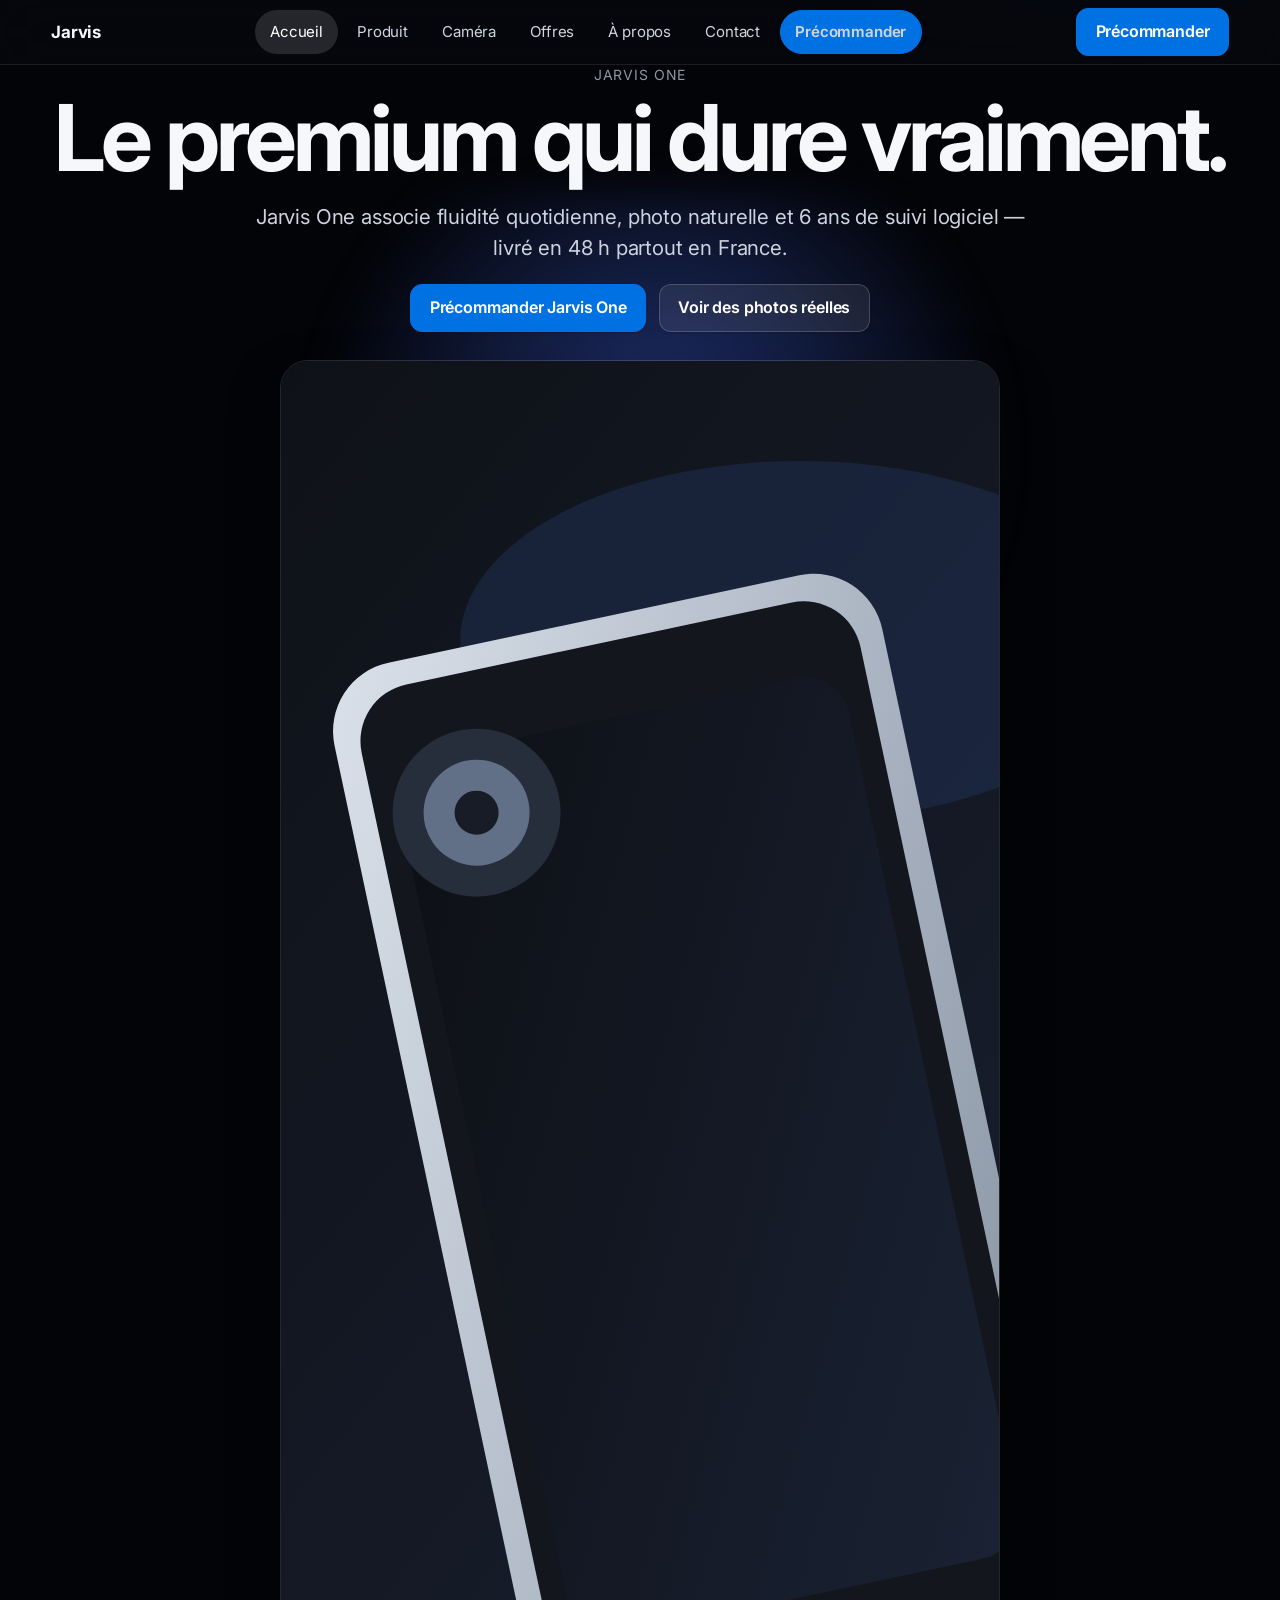
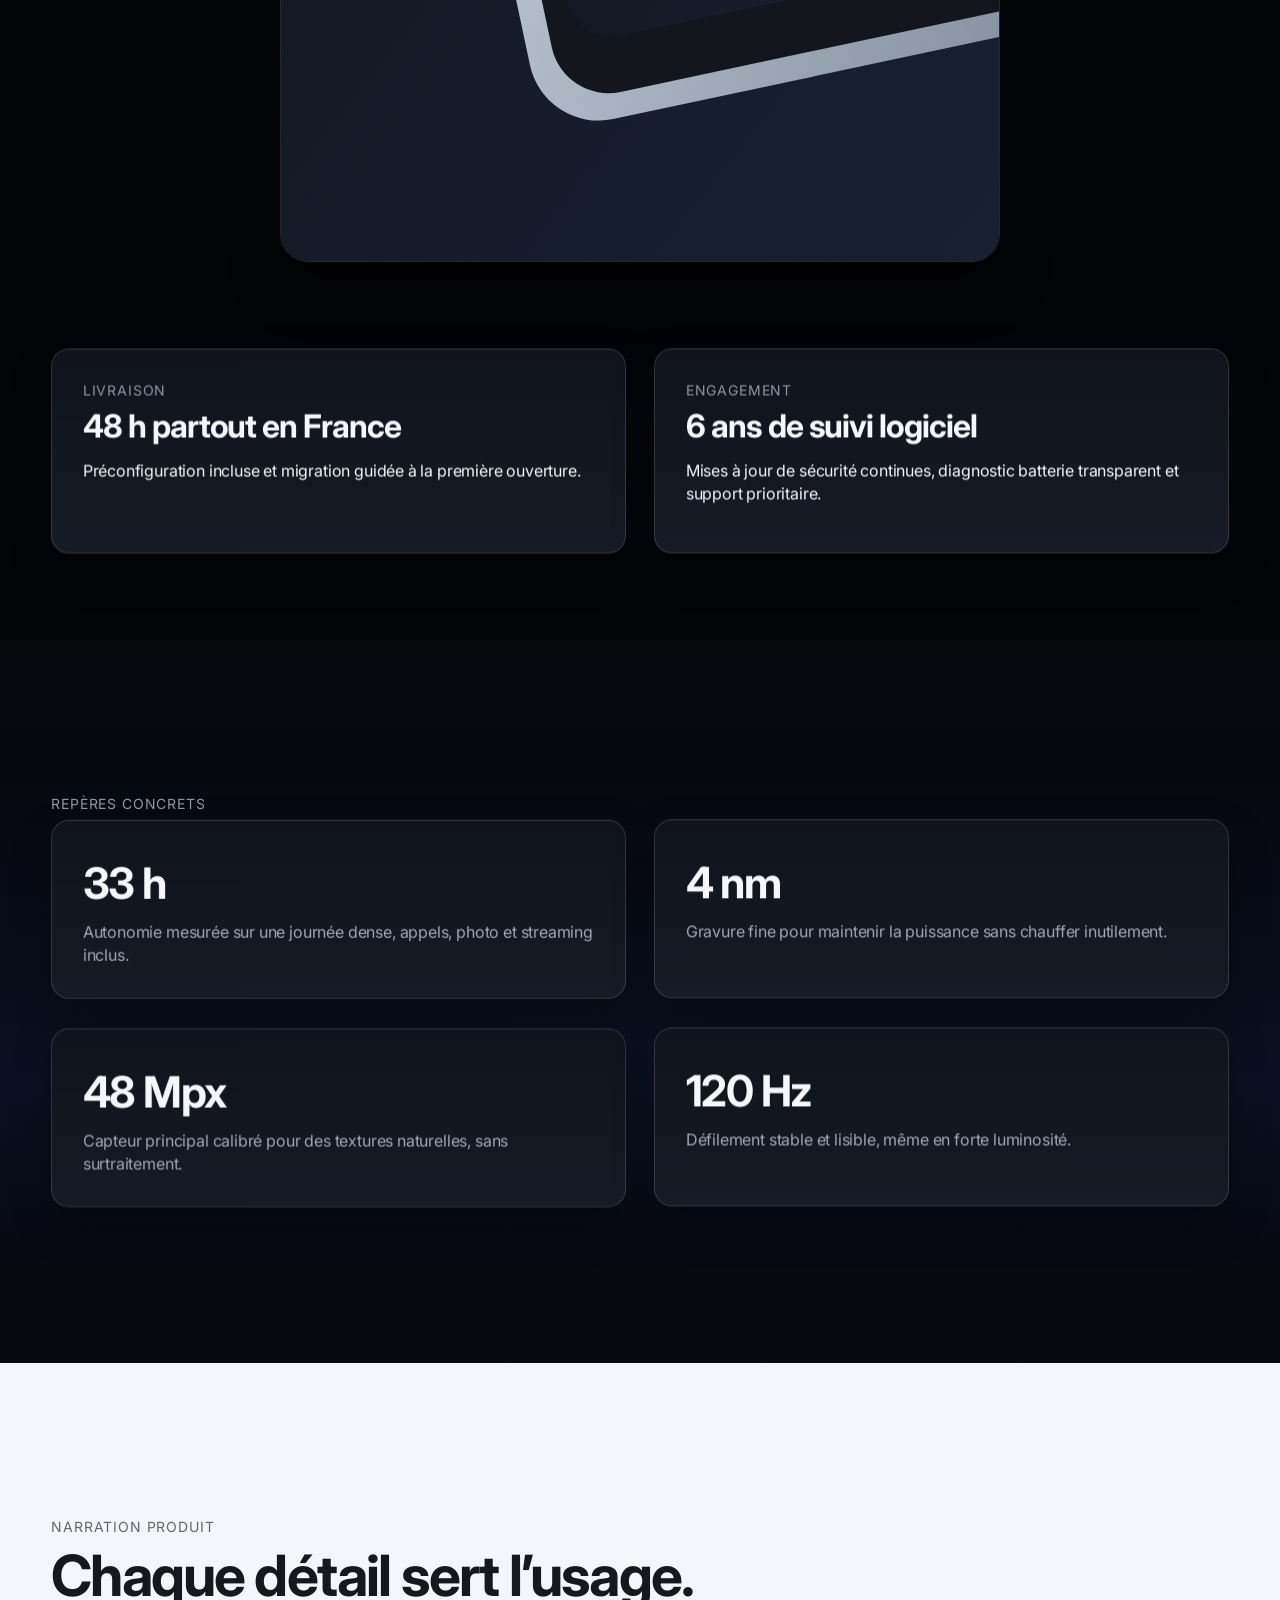
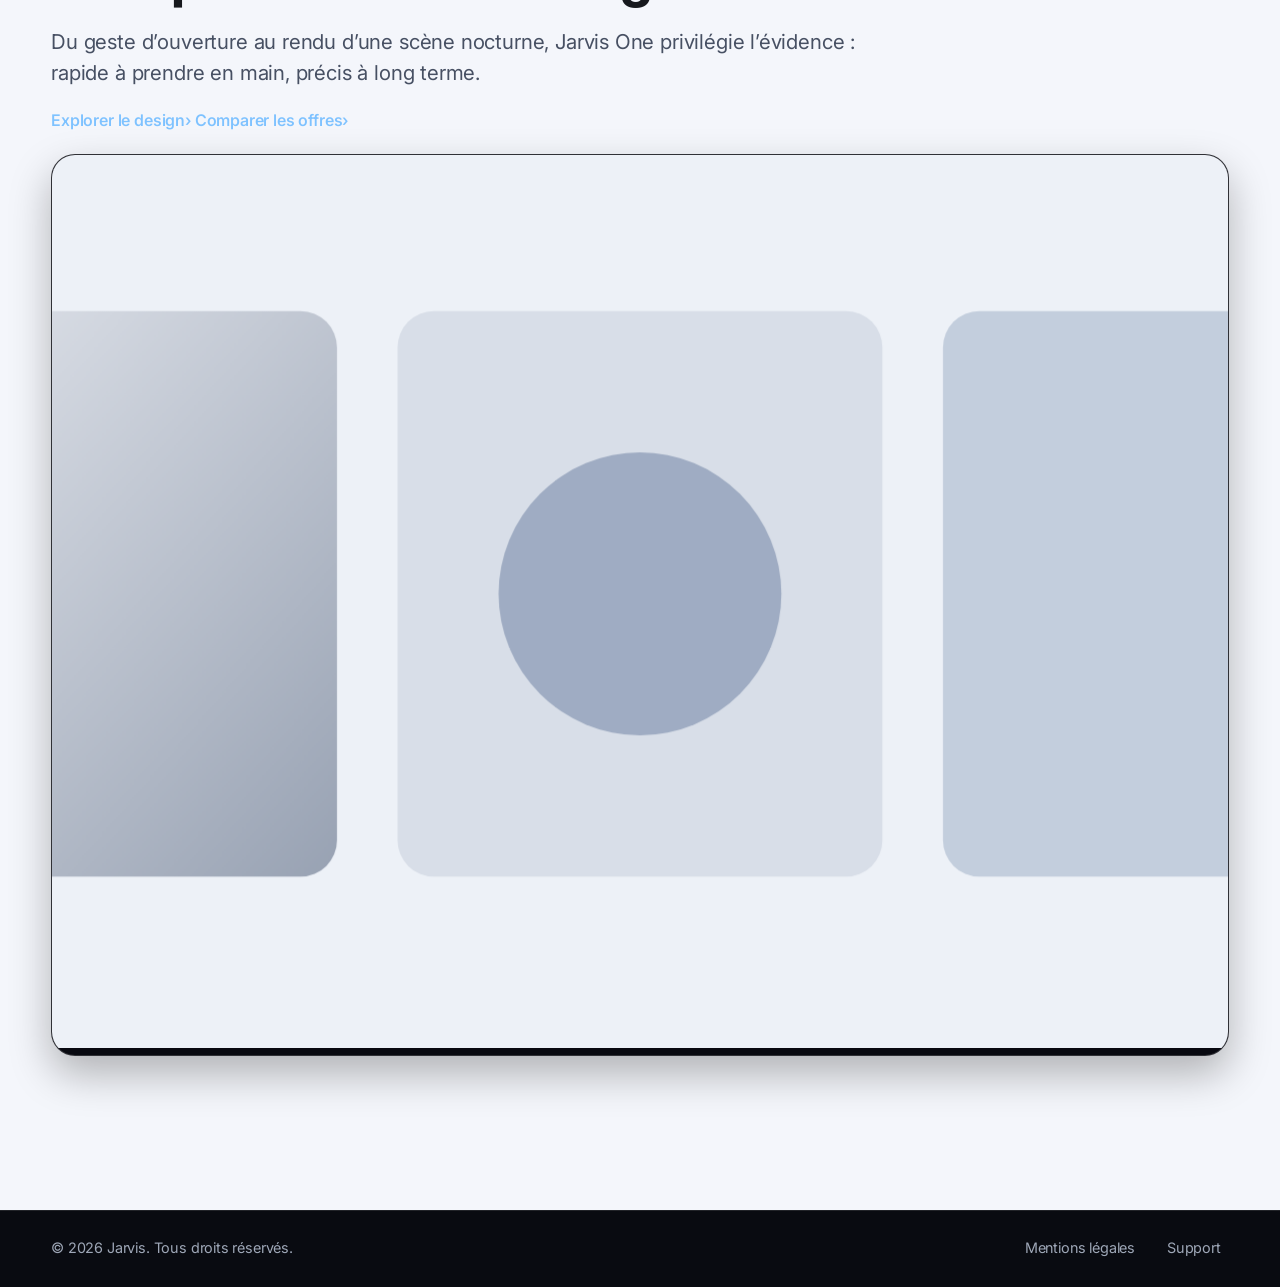
==== commit 264f43ce: "Mobile-first premium integration: nav, CTA, assets, a11y, motion fixes" ====
--- a/index.html
+++ b/index.html
@@ -14,32 +14,20 @@
 <body data-page="accueil">
 <a class="skip-link" href="#main-content">Aller au contenu</a>
 <div class="progress-bar" aria-hidden="true"></div>
-<header class="site-header">
-  <div class="header-inner">
-    <a class="brand" href="index.html" aria-label="Jarvis accueil">Jarvis</a>
-    <nav class="nav-links" aria-label="Navigation principale">
-      <a href="index.html">Accueil</a><a href="produit.html">Produit</a><a href="camera.html">Caméra</a><a href="offres.html">Offres</a><a href="a-propos.html">À propos</a><a href="contact.html">Contact</a>
-    </nav>
-    <a class="btn btn-primary" href="offres.html">Précommander</a>
-  </div>
-</header>
+<header class="site-header"><div class="header-inner"><a class="brand" href="index.html" aria-label="Jarvis accueil">Jarvis</a><button class="menu-toggle" type="button" aria-expanded="false" aria-label="Ouvrir le menu">Menu</button><nav class="nav-links" aria-label="Navigation principale"><a href="index.html">Accueil</a><a href="produit.html">Produit</a><a href="camera.html">Caméra</a><a href="offres.html">Offres</a><a href="a-propos.html">À propos</a><a href="contact.html">Contact</a><a class="btn btn-primary" href="offres.html">Précommander</a></nav><a class="btn btn-primary" href="offres.html">Précommander</a></div></header>
 
 <main id="main-content">
   <section class="hero container">
     <div class="hero-inner reveal">
       <p class="kicker">Jarvis One</p>
-      <h1>Puissant.<br>Sans effort.</h1>
-      <p class="lead hero-copy">Un smartphone pensé pour rester fluide, net et fiable chaque jour. Plus de vitesse utile, moins de friction visuelle.</p>
+      <h1>Le premium qui dure vraiment.</h1>
+      <p class="lead hero-copy">Jarvis One associe fluidité quotidienne, photo naturelle et 6 ans de suivi logiciel — livré en 48 h partout en France.</p>
       <div class="hero-actions">
-        <a class="btn btn-primary" href="produit.html">Découvrir le produit</a>
-        <a class="btn btn-secondary" href="camera.html">Voir la caméra</a>
+        <a class="btn btn-primary" href="offres.html">Précommander Jarvis One</a>
+        <a class="btn btn-secondary" href="camera.html">Voir des photos réelles</a>
       </div>
-      <div class="device-stage" data-tilt>
-        <div class="device">
-          <div class="device-screen">
-            <img src="assets/img/hero-interface-premium.svg" alt="Interface premium Jarvis One avec widgets fluides" width="1400" height="2660" loading="eager" />
-          </div>
-        </div>
+      <div class="hero-media">
+        <img src="assets/img/hero-hardware-angled.svg" alt="Jarvis One en finition titane, vue 3/4 en lumière studio" width="1200" height="1500" loading="eager" />
       </div>
     </div>
   </section>
@@ -70,10 +58,11 @@
       <p class="lead">Du geste d’ouverture au rendu d’une scène nocturne, Jarvis One privilégie l’évidence : rapide à prendre en main, précis à long terme.</p>
       <p><a class="btn-link" href="produit.html">Explorer le design</a> <a class="btn-link" href="offres.html">Comparer les offres</a></p>
       <div class="showcase" style="margin-top:1.4rem">
-        <img src="assets/img/narrative-premium-scene.svg" alt="Composition produit premium Jarvis en volumes et reflets" width="1900" height="950" loading="lazy" />
+        <img src="assets/img/home-narrative-materials.svg" alt="Composition premium des matériaux Jarvis : titane, verre et module caméra" width="1800" height="900" loading="lazy" />
       </div>
     </div>
   </section>
+  <div class="mobile-sticky-cta"><a class="btn btn-primary" href="offres.html">Précommander dès 999 €</a></div>
 </main>
 
 <footer class="site-footer">
--- a/assets/css/main.css
+++ b/assets/css/main.css
@@ -315,4 +315,146 @@
   *,*::before,*::after { animation: none !important; transition: none !important; }
   .reveal { opacity: 1; transform: none; filter: none; }
   .motion-depth, .device, .card, .showcase img, .camera-lens { transform: none !important; }
-}+}
+/* v3 manager integration overrides */
+:root {
+  --radius-sm: 10px;
+  --radius-md: 14px;
+  --radius-lg: 18px;
+  --radius-xl: 24px;
+}
+
+.header-inner { position: relative; }
+.menu-toggle {
+  display: none;
+  min-height: 44px;
+  min-width: 44px;
+  padding: .5rem .75rem;
+  border-radius: 12px;
+  border: 1px solid rgba(255,255,255,.18);
+  background: rgba(255,255,255,.06);
+  color: #fff;
+  font-weight: 600;
+}
+
+.nav-links a,
+.subnav-links a,
+.footer-links a,
+.gallery-controls button,
+.btn-link {
+  display: inline-flex;
+  align-items: center;
+  justify-content: center;
+}
+.nav-links a { min-height: 44px; padding: .55rem .92rem; font-size: .94rem; }
+.subnav-links a { min-height: 42px; padding: .55rem .85rem; border-radius: 10px; font-size: .9rem; }
+.subnav-links a:hover, .subnav-links a[aria-current="page"] { background: rgba(255,255,255,.12); }
+.footer-links a { min-height: 36px; padding: .3rem .5rem; }
+.gallery-controls button { min-height: 44px; }
+
+.btn {
+  border-radius: 12px;
+  min-height: 44px;
+  padding: .7rem 1.15rem;
+  box-shadow: 0 1px 2px rgba(0,0,0,.18);
+}
+.btn:hover { transform: scale(1.01); box-shadow: 0 4px 14px rgba(0,0,0,.22); }
+.btn:active { transform: scale(.99); }
+.btn-primary {
+  --btn-bg: #0071e3;
+  --btn-border: #0071e3;
+}
+.btn-primary:hover { --btn-bg: #0077ed; }
+.btn-primary:active { --btn-bg: #0068d1; }
+.btn-secondary {
+  --btn-bg: rgba(255,255,255,.08);
+  --btn-border: rgba(255,255,255,.18);
+}
+
+.card, .camera-panel, .form { border-radius: var(--radius-lg); }
+.showcase, .gallery { border-radius: var(--radius-xl); }
+.compare-table { border-radius: var(--radius-md); }
+
+.kicker, .section-kicker, .badge { font-size: .875rem; letter-spacing: .06em; }
+.form, .form-note, label { font-size: .95rem; }
+.section-copy, .lead { line-height: 1.52; }
+
+.reveal { opacity: 1; transform: none; filter: none; }
+.js .reveal {
+  opacity: 0;
+  --reveal-delay: 0ms;
+  transform: translate3d(0, 18px, 0) scale(.99);
+  filter: blur(1.2px);
+}
+.js .reveal.in { opacity: 1; transform: none; filter: blur(0); }
+
+@media (prefers-reduced-motion: reduce) {
+  html { scroll-behavior: auto; }
+}
+
+.subnav { top: var(--header-height, 64px); }
+#design, #puce, #ecran, #durabilite { scroll-margin-top: calc(var(--header-height, 64px) + var(--subnav-height, 52px) + 12px); }
+
+.lens-stack {
+  transform: translate3d(var(--lens-shift-x,0), var(--lens-shift-y,0), 0) scale(var(--lens-scale,1));
+  transition: transform 220ms cubic-bezier(.22,.61,.36,1), filter 260ms ease;
+  will-change: transform, filter;
+}
+
+.hero { min-height: min(84vh, 760px); }
+.hero-media {
+  margin: 1.8rem auto 0;
+  width: min(90vw, 720px);
+  border-radius: 28px;
+  overflow: hidden;
+  border: 1px solid rgba(255,255,255,.14);
+  box-shadow: 0 24px 52px rgba(0,0,0,.44);
+}
+.hero-media img { width: 100%; aspect-ratio: 4 / 5; object-fit: cover; }
+
+.compare-wrap { margin-top: 1rem; overflow: auto; position: relative; }
+.compare-hint { margin: .25rem 0 0; color: var(--muted); font-size: .92rem; }
+
+.mobile-sticky-cta {
+  display: none;
+  position: fixed;
+  left: .75rem;
+  right: .75rem;
+  bottom: .75rem;
+  z-index: 120;
+  backdrop-filter: blur(12px);
+  background: rgba(8,10,16,.75);
+  border: 1px solid rgba(255,255,255,.15);
+  border-radius: 14px;
+  padding: .5rem;
+}
+.mobile-sticky-cta .btn { width: 100%; }
+
+@media (max-width: 760px) {
+  body.menu-open { overflow: hidden; }
+  .menu-toggle { display: inline-flex; }
+  .site-header .btn.btn-primary { display: none; }
+  .nav-links {
+    position: fixed;
+    top: calc(var(--header-height, 64px) + 8px);
+    left: .75rem;
+    right: .75rem;
+    width: auto;
+    display: none;
+    flex-direction: column;
+    gap: .4rem;
+    background: rgba(9,12,20,.96);
+    border: 1px solid rgba(255,255,255,.14);
+    border-radius: 16px;
+    padding: .65rem;
+    max-height: calc(100vh - var(--header-height, 64px) - 24px);
+    overflow: auto;
+  }
+  body.menu-open .nav-links { display: flex; }
+  .header-inner { min-height: 60px; }
+  .hero { min-height: auto; padding-top: 1.2rem; }
+  .section-title { max-width: 20ch; }
+  .subnav .inner { align-items: flex-start; flex-direction: column; padding: .45rem 0; }
+  .subnav-links { width: 100%; }
+  .mobile-sticky-cta { display: block; }
+}
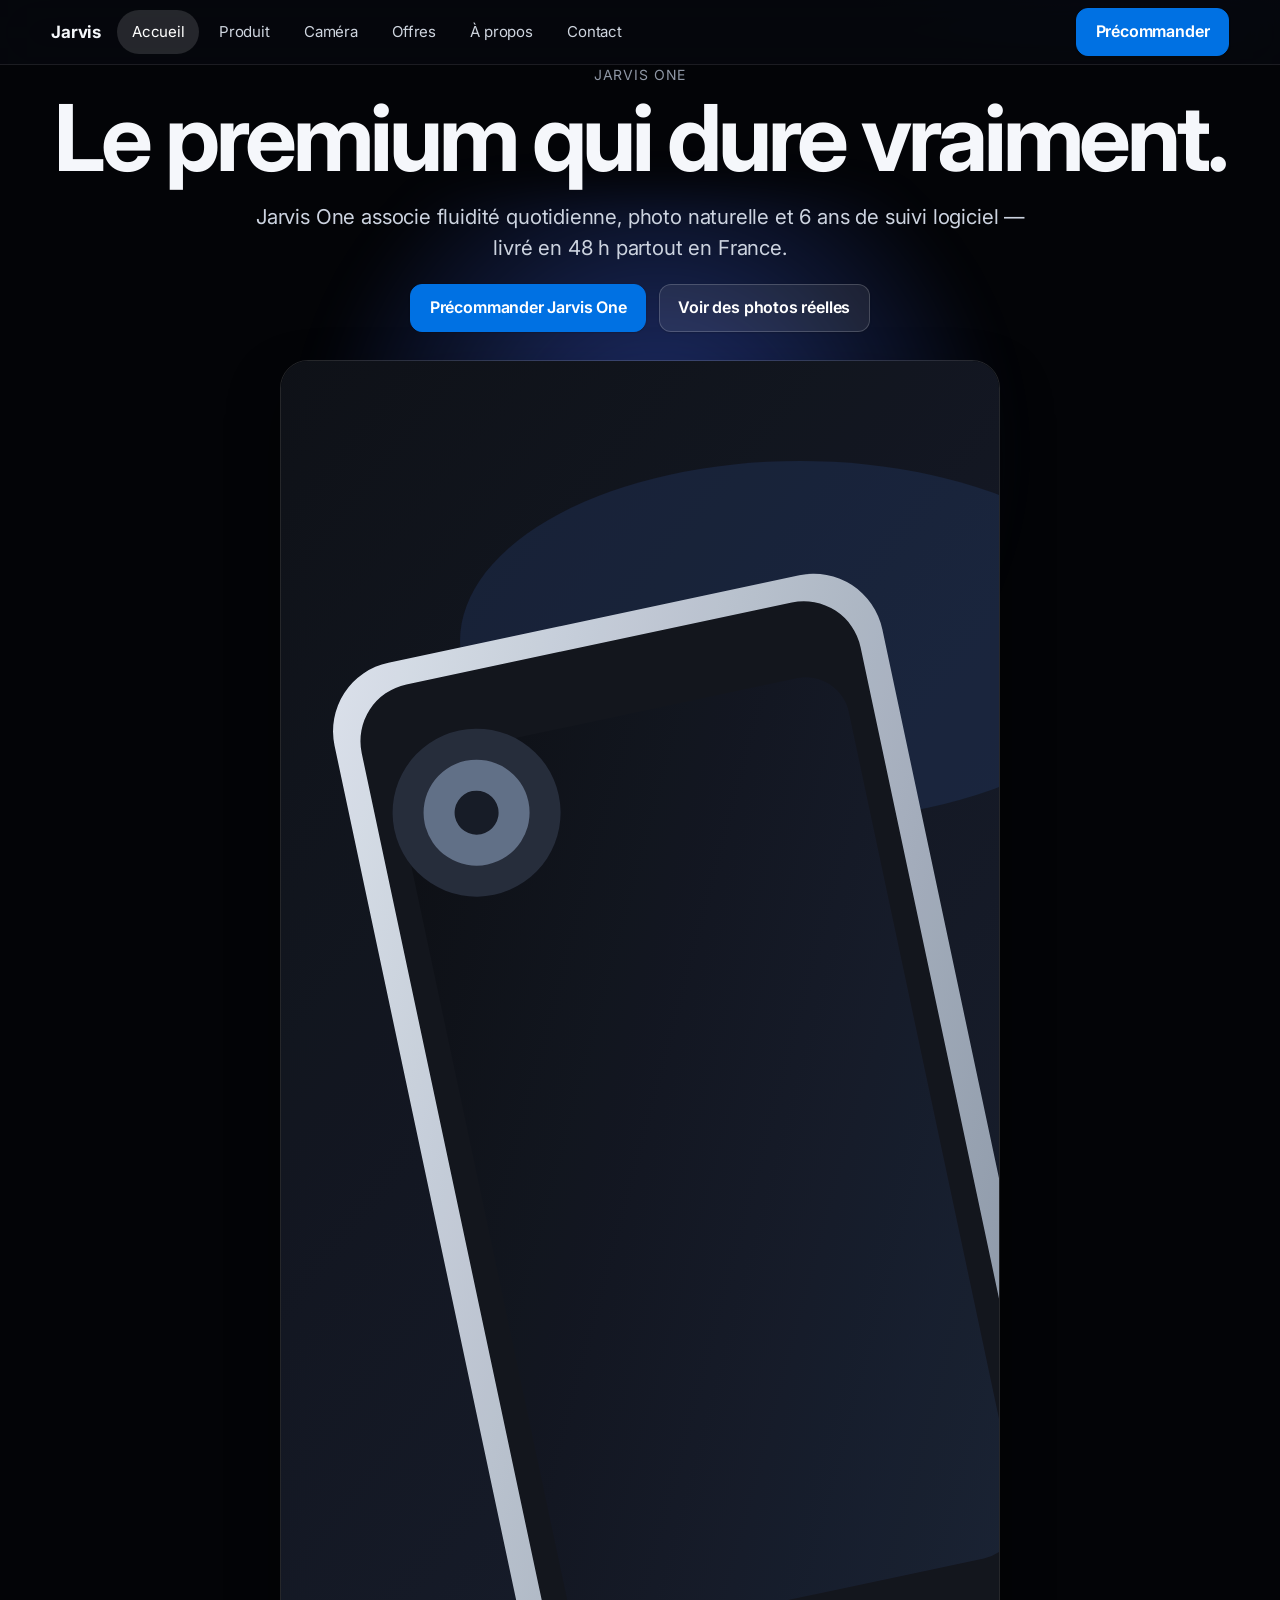
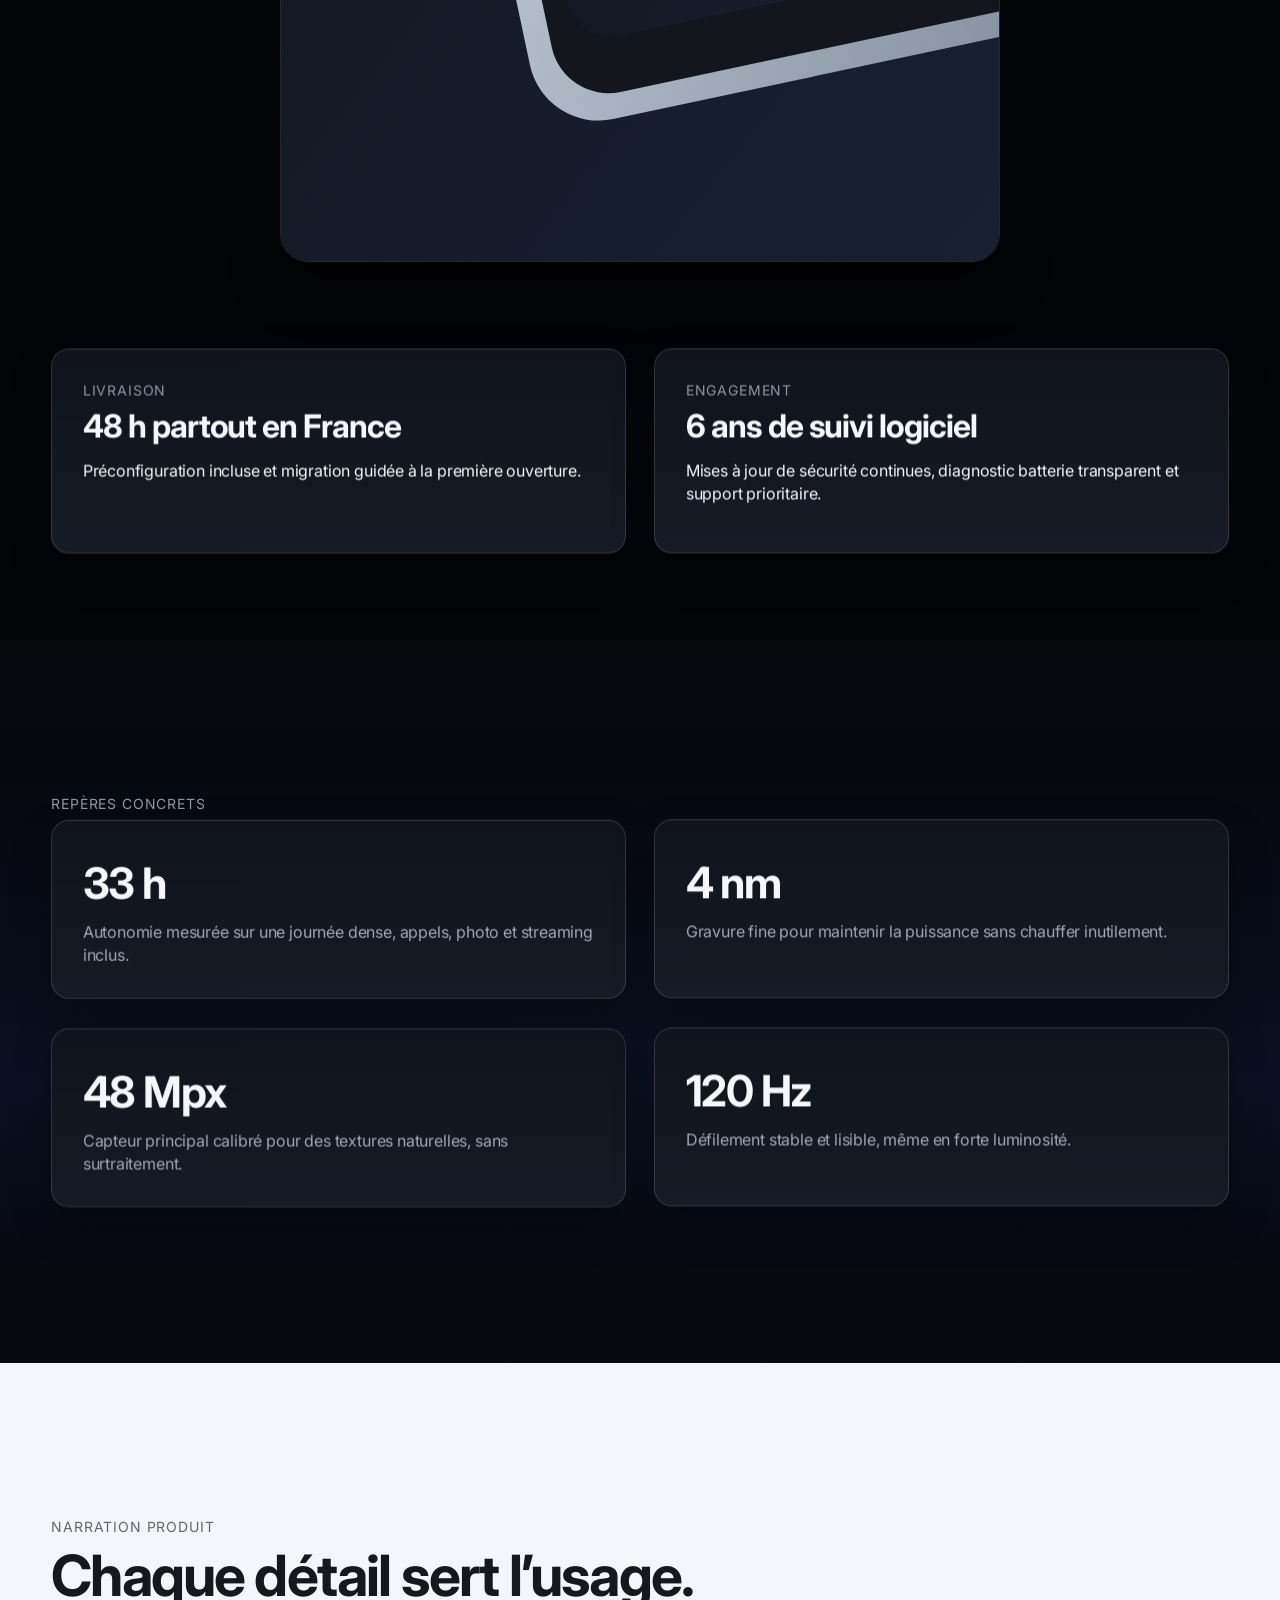
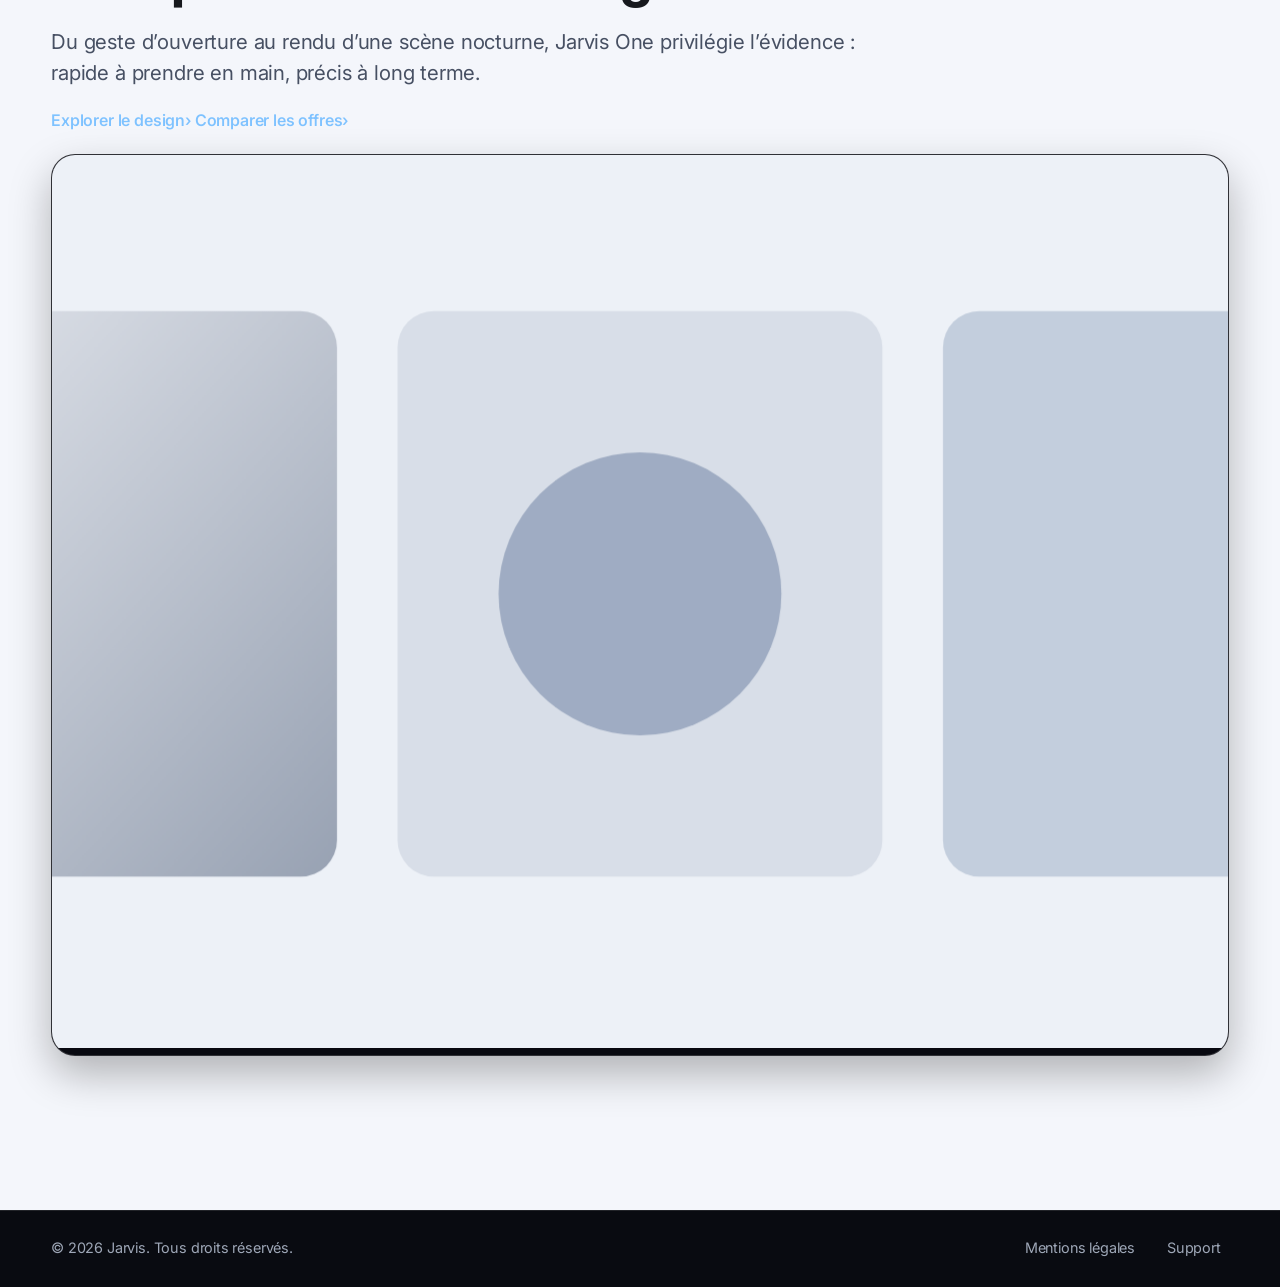
==== commit ef42f3c0: "Polish v4: unify header CTA, improve mobile menu a11y, and log 15 QA cycles" ====
--- a/index.html
+++ b/index.html
@@ -14,7 +14,7 @@
 <body data-page="accueil">
 <a class="skip-link" href="#main-content">Aller au contenu</a>
 <div class="progress-bar" aria-hidden="true"></div>
-<header class="site-header"><div class="header-inner"><a class="brand" href="index.html" aria-label="Jarvis accueil">Jarvis</a><button class="menu-toggle" type="button" aria-expanded="false" aria-label="Ouvrir le menu">Menu</button><nav class="nav-links" aria-label="Navigation principale"><a href="index.html">Accueil</a><a href="produit.html">Produit</a><a href="camera.html">Caméra</a><a href="offres.html">Offres</a><a href="a-propos.html">À propos</a><a href="contact.html">Contact</a><a class="btn btn-primary" href="offres.html">Précommander</a></nav><a class="btn btn-primary" href="offres.html">Précommander</a></div></header>
+<header class="site-header"><div class="header-inner"><a class="brand" href="index.html" aria-label="Jarvis accueil">Jarvis</a><button class="menu-toggle" type="button" aria-expanded="false" aria-controls="site-nav" aria-label="Ouvrir le menu">Menu</button><nav id="site-nav" class="nav-links" aria-label="Navigation principale"><a href="index.html">Accueil</a><a href="produit.html">Produit</a><a href="camera.html">Caméra</a><a href="offres.html">Offres</a><a href="a-propos.html">À propos</a><a href="contact.html">Contact</a></nav><a class="btn btn-primary header-cta" href="offres.html">Précommander</a></div></header>
 
 <main id="main-content">
   <section class="hero container">
--- a/assets/css/main.css
+++ b/assets/css/main.css
@@ -325,6 +325,7 @@
 }
 
 .header-inner { position: relative; }
+.header-cta { margin-left: auto; }
 .menu-toggle {
   display: none;
   min-height: 44px;
@@ -433,7 +434,7 @@
 @media (max-width: 760px) {
   body.menu-open { overflow: hidden; }
   .menu-toggle { display: inline-flex; }
-  .site-header .btn.btn-primary { display: none; }
+  .site-header .header-cta { display: none; }
   .nav-links {
     position: fixed;
     top: calc(var(--header-height, 64px) + 8px);
@@ -457,4 +458,5 @@
   .subnav .inner { align-items: flex-start; flex-direction: column; padding: .45rem 0; }
   .subnav-links { width: 100%; }
   .mobile-sticky-cta { display: block; }
-}
+  main { padding-bottom: 5.8rem; }
+}
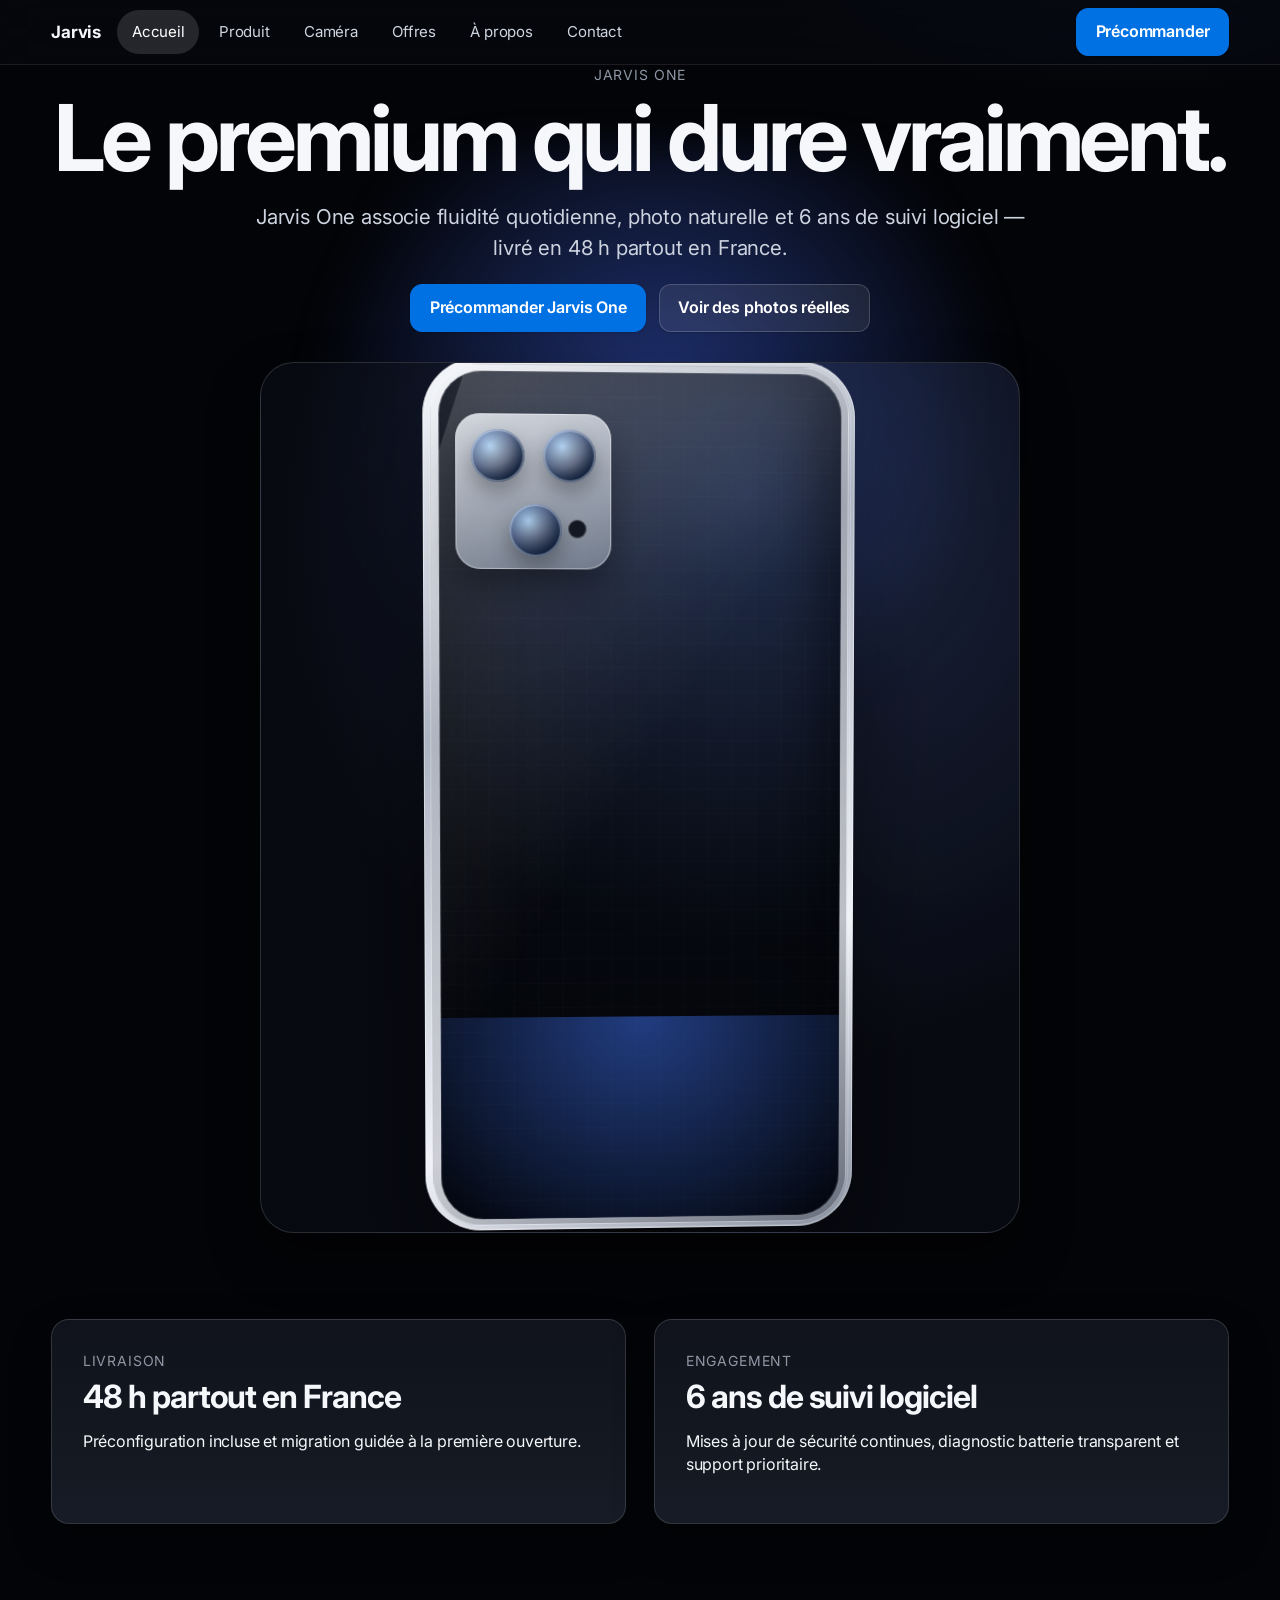
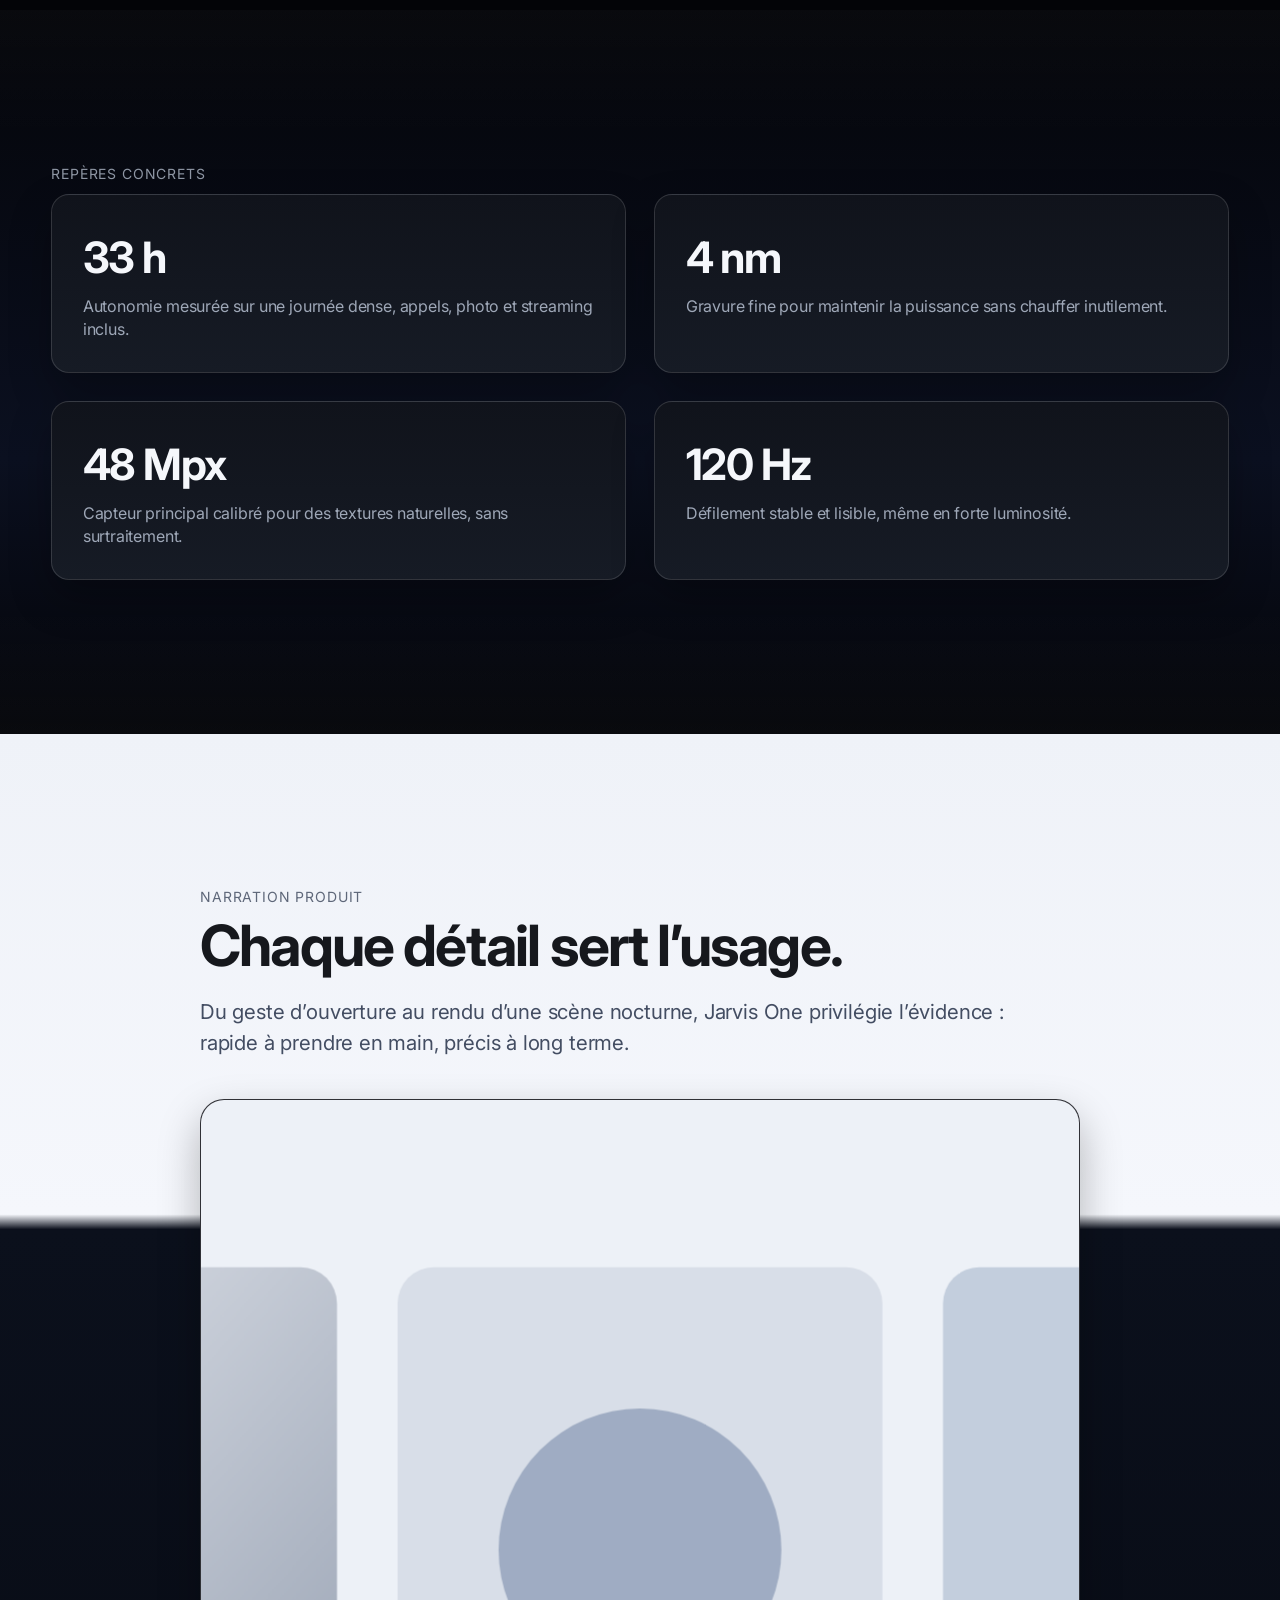
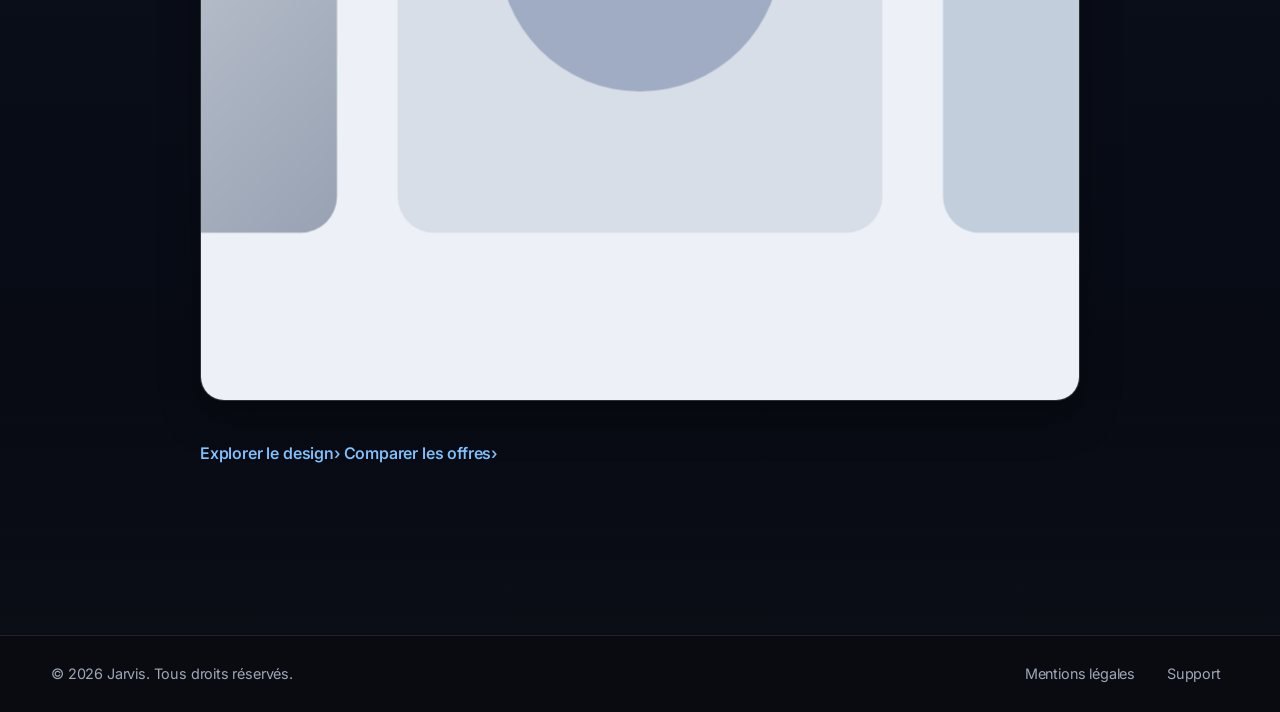
==== commit 8983a2ed: "feat: add premium 3D realism pass with cinematic motion" ====
--- a/index.html
+++ b/index.html
@@ -26,8 +26,26 @@
         <a class="btn btn-primary" href="offres.html">Précommander Jarvis One</a>
         <a class="btn btn-secondary" href="camera.html">Voir des photos réelles</a>
       </div>
-      <div class="hero-media">
-        <img src="assets/img/hero-hardware-angled.svg" alt="Jarvis One en finition titane, vue 3/4 en lumière studio" width="1200" height="1500" loading="eager" />
+      <div class="hero-media hero-3d-stage" data-phone3d aria-label="Jarvis One en rendu 3D réaliste">
+        <div class="phone-shell" role="img" aria-label="Smartphone Jarvis One titane, rendu studio réaliste">
+          <div class="phone-side-frame"></div>
+          <div class="camera-bump camera-bump-hero" aria-hidden="true">
+            <span class="bump-lens lens-a"></span>
+            <span class="bump-lens lens-b"></span>
+            <span class="bump-lens lens-c"></span>
+            <span class="bump-sensor"></span>
+            <span class="bump-glass-sweep"></span>
+          </div>
+          <div class="phone-screen">
+            <div class="screen-depth"></div>
+            <div class="screen-grid"></div>
+            <div class="screen-reflection"></div>
+            <div class="screen-reflection reflection-2"></div>
+            <div class="screen-glow"></div>
+          </div>
+          <div class="phone-edge-light"></div>
+          <div class="phone-shadow"></div>
+        </div>
       </div>
     </div>
   </section>
@@ -51,14 +69,20 @@
     </div>
   </section>
 
-  <section class="full-bleed panel-light">
-    <div class="container reveal">
-      <p class="kicker">Narration produit</p>
-      <h2>Chaque détail sert l’usage.</h2>
-      <p class="lead">Du geste d’ouverture au rendu d’une scène nocturne, Jarvis One privilégie l’évidence : rapide à prendre en main, précis à long terme.</p>
-      <p><a class="btn-link" href="produit.html">Explorer le design</a> <a class="btn-link" href="offres.html">Comparer les offres</a></p>
-      <div class="showcase" style="margin-top:1.4rem">
-        <img src="assets/img/home-narrative-materials.svg" alt="Composition premium des matériaux Jarvis : titane, verre et module caméra" width="1800" height="900" loading="lazy" />
+  <section class="full-bleed panel-cinematic" data-cinematic>
+    <div class="container">
+      <div class="cinematic-step reveal" data-cinematic-step>
+        <p class="kicker">Narration produit</p>
+        <h2>Chaque détail sert l’usage.</h2>
+        <p class="lead">Du geste d’ouverture au rendu d’une scène nocturne, Jarvis One privilégie l’évidence : rapide à prendre en main, précis à long terme.</p>
+      </div>
+      <div class="cinematic-step reveal" data-cinematic-step>
+        <div class="showcase" style="margin-top:1.4rem">
+          <img src="assets/img/home-narrative-materials.svg" alt="Composition premium des matériaux Jarvis : titane, verre et module caméra" width="1800" height="900" loading="lazy" />
+        </div>
+      </div>
+      <div class="cinematic-step reveal" data-cinematic-step>
+        <p><a class="btn-link" href="produit.html">Explorer le design</a> <a class="btn-link" href="offres.html">Comparer les offres</a></p>
       </div>
     </div>
   </section>
--- a/assets/css/main.css
+++ b/assets/css/main.css
@@ -402,16 +402,203 @@
   will-change: transform, filter;
 }
 
-.hero { min-height: min(84vh, 760px); }
+.hero { min-height: min(92vh, 860px); }
 .hero-media {
-  margin: 1.8rem auto 0;
-  width: min(90vw, 720px);
-  border-radius: 28px;
-  overflow: hidden;
+  margin: 1.9rem auto 0;
+  width: min(92vw, 760px);
+  border-radius: 34px;
   border: 1px solid rgba(255,255,255,.14);
   box-shadow: 0 24px 52px rgba(0,0,0,.44);
-}
-.hero-media img { width: 100%; aspect-ratio: 4 / 5; object-fit: cover; }
+  background: radial-gradient(circle at 70% 20%, rgba(112,149,255,.22), rgba(8,10,18,.94) 60%);
+}
+.hero-3d-stage {
+  perspective: 1800px;
+  transform-style: preserve-3d;
+  min-height: clamp(360px, 64vw, 660px);
+  display: grid;
+  place-items: center;
+  overflow: hidden;
+  --hero-tilt-x: -9deg;
+  --hero-tilt-y: 12deg;
+  --hero-lift: 0px;
+}
+.phone-shell {
+  width: min(74%, 430px);
+  aspect-ratio: 10 / 20.2;
+  border-radius: 56px;
+  position: relative;
+  transform-style: preserve-3d;
+  transform: rotateX(var(--hero-tilt-x)) rotateY(var(--hero-tilt-y)) translateY(var(--hero-lift));
+  transition: transform 220ms cubic-bezier(.22,.61,.36,1);
+  background: linear-gradient(150deg, #f6f8fc 0%, #adb4c2 34%, #f0f2f8 72%, #8790a0);
+  box-shadow: 0 45px 110px rgba(0,0,0,.48), inset 0 0 0 1px rgba(255,255,255,.42);
+}
+.phone-side-frame {
+  position: absolute;
+  inset: 8px;
+  border-radius: 49px;
+  transform: translateZ(12px);
+  background: linear-gradient(125deg, rgba(255,255,255,.22), rgba(23,26,36,.3));
+  border: 1px solid rgba(255,255,255,.3);
+}
+.phone-screen {
+  position: absolute;
+  inset: 17px;
+  border-radius: 42px;
+  overflow: hidden;
+  transform: translateZ(22px);
+  background: radial-gradient(circle at 76% 14%, rgba(115,159,255,.27), rgba(7,10,18,.95) 58%), #04050b;
+  box-shadow: inset 0 0 0 1px rgba(255,255,255,.15), inset 0 -36px 70px rgba(2,4,9,.8);
+}
+.screen-depth { position: absolute; inset: 0; background: linear-gradient(180deg, rgba(255,255,255,.1), transparent 24%, rgba(0,0,0,.42)); }
+.screen-grid {
+  position: absolute; inset: 0;
+  background-image: linear-gradient(rgba(255,255,255,.035) 1px, transparent 1px), linear-gradient(90deg, rgba(255,255,255,.032) 1px, transparent 1px);
+  background-size: 24px 24px;
+  opacity: .45;
+}
+.screen-reflection {
+  position: absolute;
+  inset: -8% -24%;
+  transform: translate3d(var(--reflect-x, 0px), var(--reflect-y, 0px), 0) rotate(18deg);
+  background: linear-gradient(105deg, rgba(255,255,255,.34), rgba(255,255,255,0) 48%);
+  mix-blend-mode: screen;
+  opacity: .5;
+}
+.reflection-2 { inset: -22% -30%; transform: translate3d(calc(var(--reflect-x, 0px) * -.45), calc(var(--reflect-y, 0px) * -.4), 0) rotate(-15deg); opacity: .24; }
+.screen-glow { position: absolute; inset: auto -10% -22%; height: 46%; background: radial-gradient(circle at 50% 0%, rgba(65,120,255,.48), transparent 64%); }
+.phone-edge-light { position: absolute; inset: 8px; border-radius: 49px; transform: translateZ(26px); border: 1px solid rgba(255,255,255,.42); opacity: .55; }
+.phone-shadow {
+  position: absolute;
+  left: 8%; right: 8%; bottom: -6%; height: 16%;
+  background: radial-gradient(circle at 50% 44%, rgba(0,0,0,.58), transparent 70%);
+  filter: blur(16px);
+  transform: translateZ(-44px);
+}
+.camera-bump-hero {
+  position: absolute;
+  width: 35%;
+  aspect-ratio: 1;
+  left: 8%; top: 7%;
+  border-radius: 24px;
+  transform: translateZ(38px);
+  background: linear-gradient(165deg, rgba(235,239,245,.86), rgba(124,134,150,.84));
+  box-shadow: inset 0 0 0 1px rgba(255,255,255,.42), 0 20px 34px rgba(0,0,0,.32);
+}
+.bump-lens {
+  position: absolute;
+  width: 34%; aspect-ratio: 1;
+  border-radius: 999px;
+  background: radial-gradient(circle at 36% 32%, rgba(186,225,255,.68), rgba(24,31,56,.48) 42%, rgba(5,7,15,.98) 74%);
+  box-shadow: inset 0 0 0 2px rgba(233,240,255,.36), inset 0 0 25px rgba(50,130,255,.3), 0 10px 20px rgba(0,0,0,.3);
+}
+.lens-a { left: 10%; top: 10%; }
+.lens-b { right: 10%; top: 10%; }
+.lens-c { left: 34%; bottom: 8%; }
+.bump-sensor {
+  position: absolute; right: 16%; bottom: 20%; width: 12%; aspect-ratio: 1; border-radius: 50%;
+  background: #121722; box-shadow: inset 0 0 0 1px rgba(255,255,255,.24);
+}
+.bump-glass-sweep {
+  position: absolute; inset: 0; border-radius: inherit;
+  background: linear-gradient(120deg, transparent 24%, rgba(255,255,255,.45) 44%, transparent 62%);
+  transform: translateX(var(--bump-sweep, -120%));
+}
+
+.panel-cinematic {
+  background: linear-gradient(180deg, #eff2f8, #f5f7fc 32%, #0b101c 33%, #060911);
+  color: #16181d;
+}
+.panel-cinematic .kicker { color: #5e6779; }
+.panel-cinematic .lead { color: #434d62; }
+.cinematic-step {
+  margin: 0 auto;
+  max-width: 880px;
+  transform-origin: 50% 50%;
+  transition: transform 700ms cubic-bezier(.16,.84,.28,.98), opacity 700ms ease, filter 700ms ease;
+}
+.cinematic-step + .cinematic-step { margin-top: clamp(1.4rem, 3.2vw, 3rem); }
+.cinematic-step.is-stage {
+  transform: translate3d(0,0,0) scale(1);
+  opacity: 1;
+  filter: blur(0);
+}
+.js .cinematic-step { opacity: .35; transform: translate3d(0,46px,0) scale(.96); filter: blur(4px); }
+
+.exploded-view {
+  margin-top: 1.6rem;
+  min-height: 520px;
+  position: relative;
+  perspective: 1600px;
+  display: grid;
+  place-items: center;
+}
+.exploded-layer {
+  width: min(90%, 560px);
+  height: 62px;
+  border-radius: 20px;
+  position: absolute;
+  left: 50%;
+  top: 50%;
+  transform-style: preserve-3d;
+  transform: translate3d(-50%, -50%, 0) rotateX(58deg) rotateZ(-15deg) translateY(calc(var(--explode-gap, 0px) * var(--layer-index, 1)));
+  border: 1px solid rgba(255,255,255,.32);
+  box-shadow: 0 18px 34px rgba(0,0,0,.25);
+}
+.exploded-layer span {
+  position: absolute;
+  inset: 0;
+  display: grid;
+  place-items: center;
+  font-size: .86rem;
+  letter-spacing: .04em;
+  text-transform: uppercase;
+  color: rgba(255,255,255,.84);
+}
+.exploded-phone-frame { --layer-index: -3; background: linear-gradient(140deg, #dce2ee, #9ea7ba); }
+.exploded-oled { --layer-index: -2; background: linear-gradient(140deg, #1f2330, #06080f); }
+.exploded-midplate { --layer-index: -1; background: linear-gradient(140deg, #adb5c5, #7e8799); }
+.exploded-battery { --layer-index: 0; background: linear-gradient(140deg, #171b25, #090d16); }
+.exploded-board { --layer-index: 1; background: linear-gradient(140deg, #17364f, #0a1824); }
+.exploded-cooling { --layer-index: 2; background: linear-gradient(140deg, #5f6878, #282f3d); }
+.exploded-backglass { --layer-index: 3; background: linear-gradient(140deg, #d4dae5, #aab1c0); }
+
+.lens-stack {
+  transform-style: preserve-3d;
+  transform: translate3d(var(--lens-shift-x,0), var(--lens-shift-y,0), 0) scale(var(--lens-scale,1));
+  transition: transform 220ms cubic-bezier(.22,.61,.36,1), filter 260ms ease;
+  will-change: transform, filter;
+}
+.lens-ring, .lens-core, .lens-coating, .lens-specular { position: absolute; border-radius: 999px; }
+.lens-ring-outer { inset: 10%; border: 1px solid rgba(255,255,255,.34); transform: translateZ(8px); }
+.lens-ring-mid { inset: 22%; border: 1px solid rgba(255,255,255,.36); transform: translateZ(12px); }
+.lens-core {
+  inset: 32%;
+  background: radial-gradient(circle at 38% 32%, rgba(205,230,255,.85), rgba(24,40,72,.58) 45%, rgba(6,9,18,.98) 78%);
+  box-shadow: inset 0 0 16px rgba(123,182,255,.35);
+  transform: translateZ(20px);
+}
+.lens-coating {
+  inset: 28%;
+  background: conic-gradient(from 20deg, rgba(112,183,255,.25), transparent 36%, rgba(140,205,255,.22), transparent 74%);
+  transform: translateZ(24px);
+}
+.lens-highlight-secondary {
+  background: linear-gradient(130deg, transparent 28%, rgba(157,215,255,.35), transparent 66%);
+  opacity: .5;
+  animation-duration: 11s;
+}
+[data-lens-3d] .lens-highlight {
+  transform: translateX(calc(var(--bump-sweep, -100%) * .08));
+}
+.lens-specular {
+  width: 13%;
+  aspect-ratio: 1;
+  left: 34%;
+  top: 28%;
+  background: radial-gradient(circle, rgba(255,255,255,.88), rgba(255,255,255,0));
+  transform: translateZ(28px);
+}
 
 .compare-wrap { margin-top: 1rem; overflow: auto; position: relative; }
 .compare-hint { margin: .25rem 0 0; color: var(--muted); font-size: .92rem; }
@@ -459,4 +646,29 @@
   .subnav-links { width: 100%; }
   .mobile-sticky-cta { display: block; }
   main { padding-bottom: 5.8rem; }
-}
+  .hero-3d-stage { min-height: 320px; }
+  .phone-shell { width: min(84%, 350px); }
+  .exploded-view { min-height: 420px; }
+  .exploded-layer { width: min(94%, 460px); height: 54px; }
+}
+
+@media (max-width: 900px), (prefers-reduced-motion: reduce) {
+  .hero-3d-stage, .phone-shell, .lens-stack, .exploded-layer, .cinematic-step { transition: none !important; animation: none !important; }
+}
+
+@media (max-width: 900px) {
+  .hero-3d-stage { --hero-tilt-x: -3deg; --hero-tilt-y: 4deg; }
+  .phone-shell { transform: rotateX(var(--hero-tilt-x)) rotateY(var(--hero-tilt-y)); }
+}
+
+body.performance-lite .hero-3d-stage,
+body.performance-lite .lens-stack,
+body.performance-lite .exploded-layer,
+body.performance-lite .cinematic-step {
+  transition: none !important;
+  animation: none !important;
+}
+body.performance-lite .phone-shell { transform: rotateX(-2deg) rotateY(3deg) !important; }
+body.performance-lite .bump-glass-sweep,
+body.performance-lite .lens-highlight-secondary,
+body.performance-lite .screen-reflection.reflection-2 { display: none; }
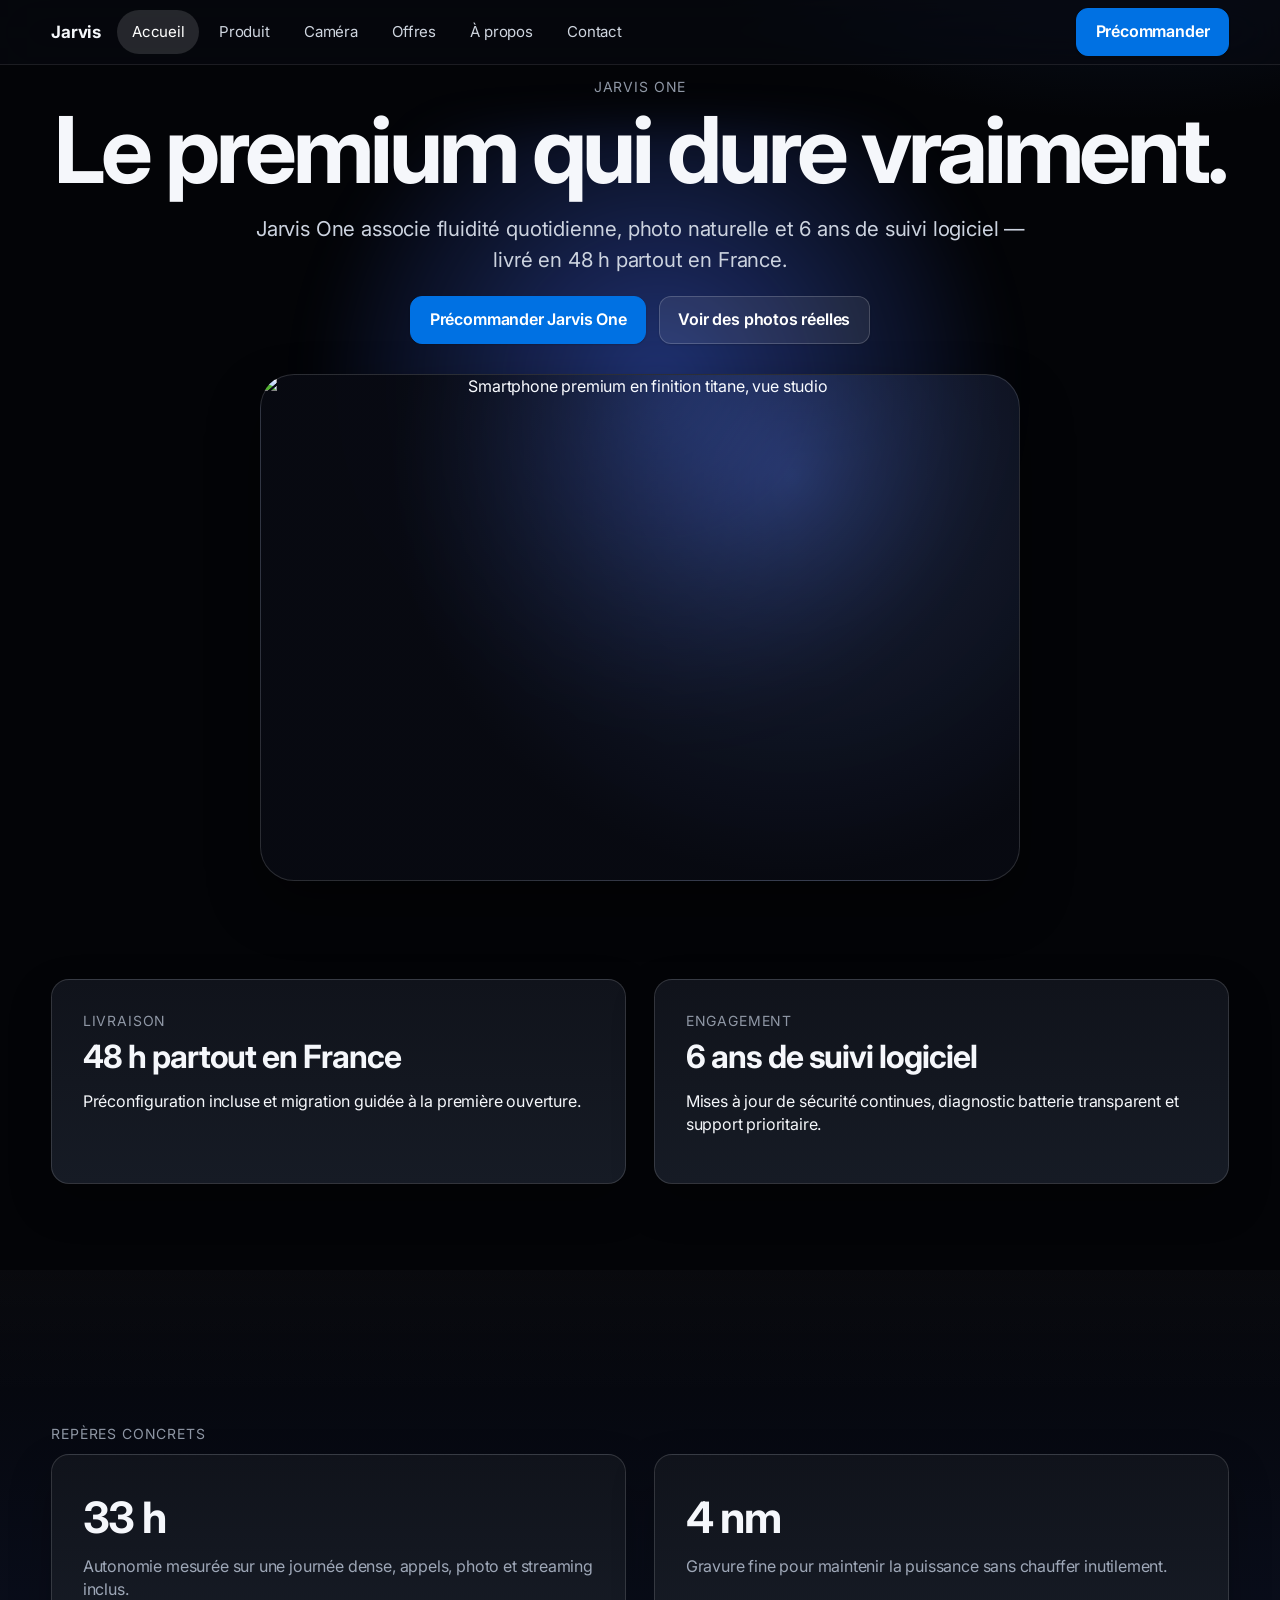
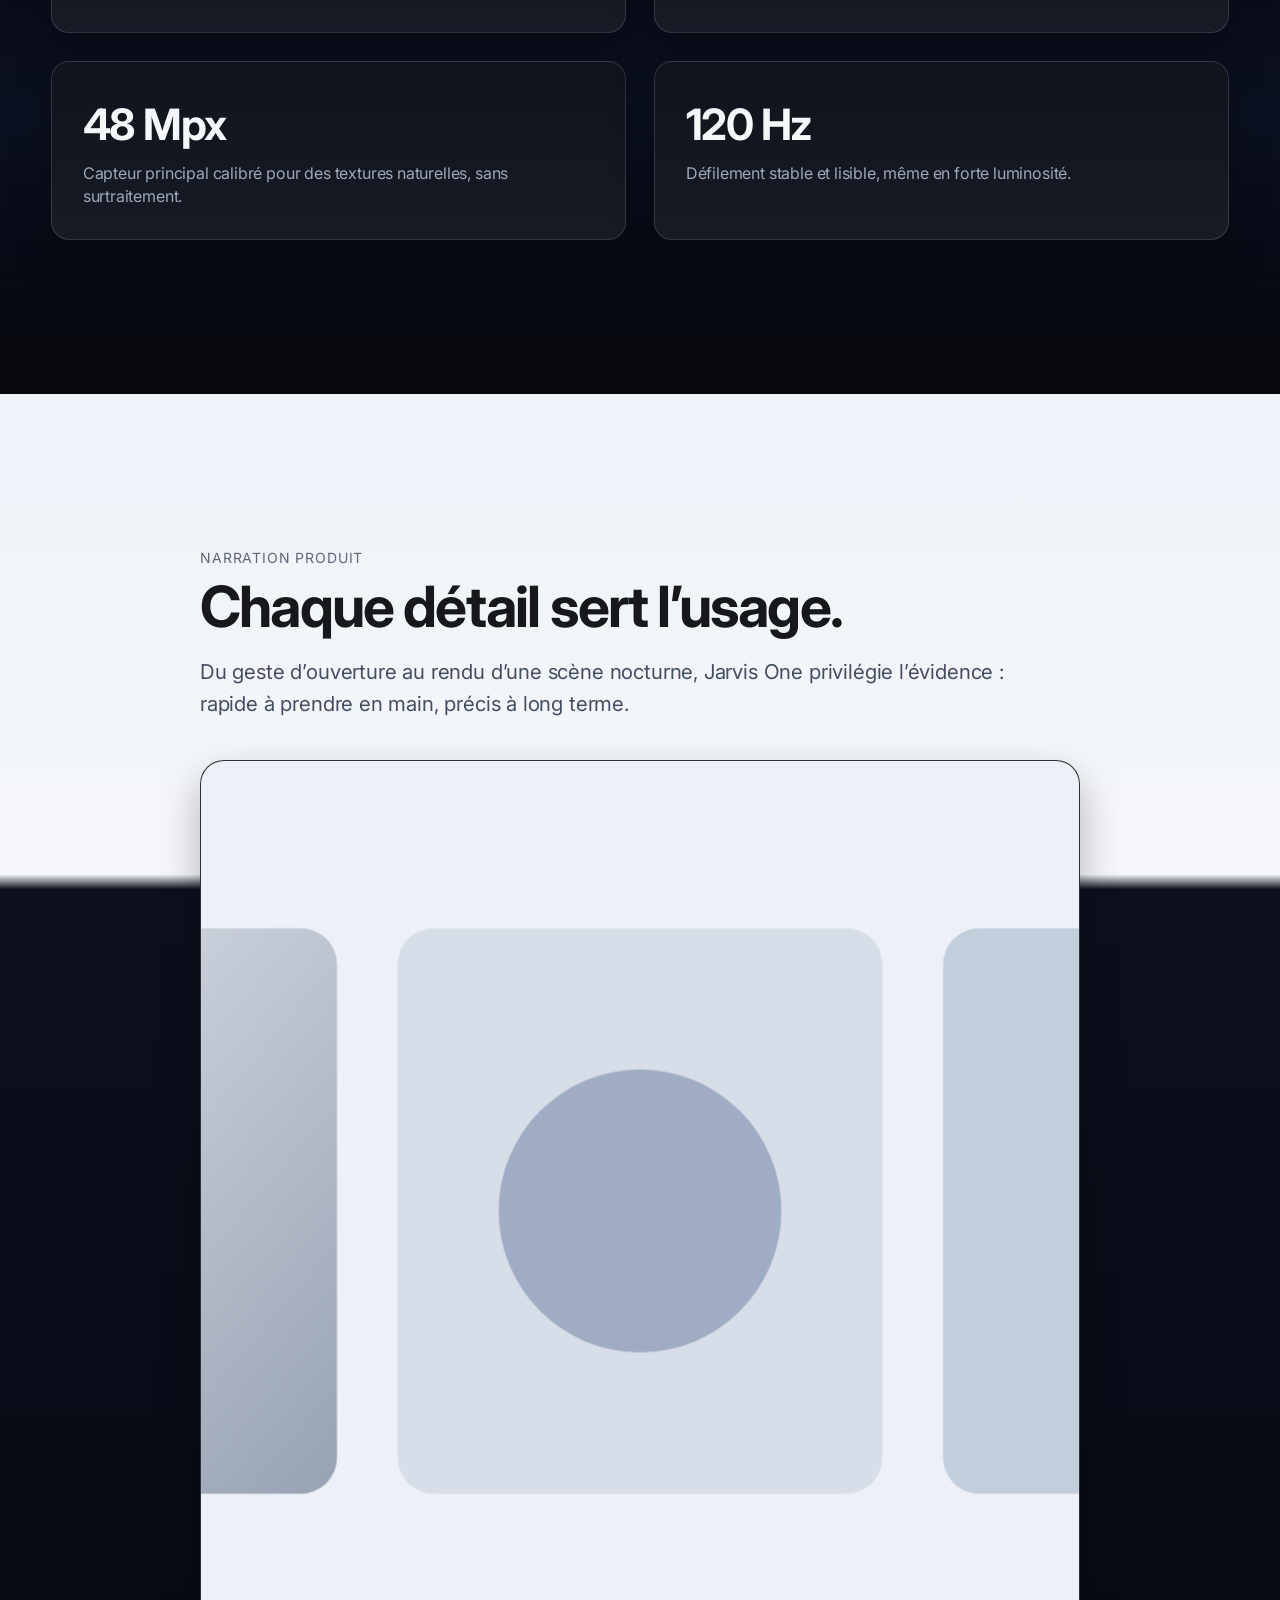
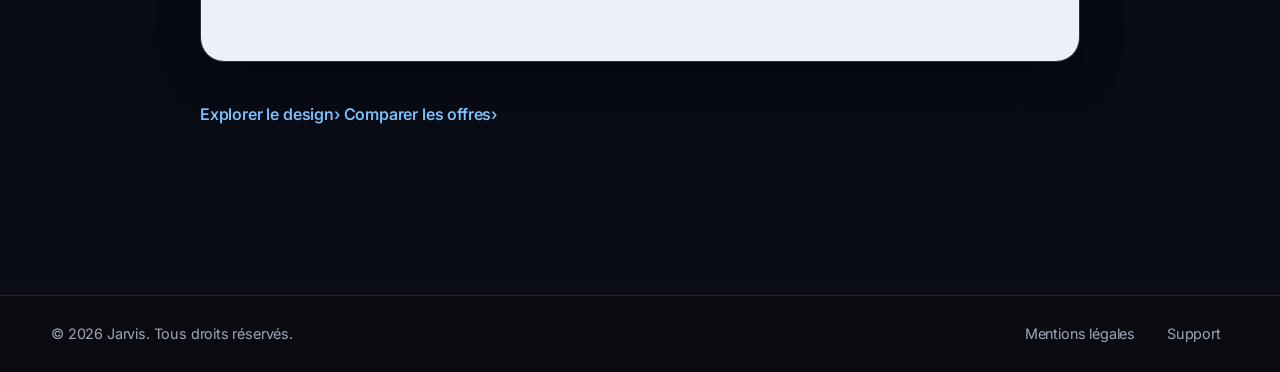
==== commit 23cc5ec7: "style: replace hero pseudo-3d mock with real smartphone studio image" ====
--- a/index.html
+++ b/index.html
@@ -26,26 +26,16 @@
         <a class="btn btn-primary" href="offres.html">Précommander Jarvis One</a>
         <a class="btn btn-secondary" href="camera.html">Voir des photos réelles</a>
       </div>
-      <div class="hero-media hero-3d-stage" data-phone3d aria-label="Jarvis One en rendu 3D réaliste">
-        <div class="phone-shell" role="img" aria-label="Smartphone Jarvis One titane, rendu studio réaliste">
-          <div class="phone-side-frame"></div>
-          <div class="camera-bump camera-bump-hero" aria-hidden="true">
-            <span class="bump-lens lens-a"></span>
-            <span class="bump-lens lens-b"></span>
-            <span class="bump-lens lens-c"></span>
-            <span class="bump-sensor"></span>
-            <span class="bump-glass-sweep"></span>
-          </div>
-          <div class="phone-screen">
-            <div class="screen-depth"></div>
-            <div class="screen-grid"></div>
-            <div class="screen-reflection"></div>
-            <div class="screen-reflection reflection-2"></div>
-            <div class="screen-glow"></div>
-          </div>
-          <div class="phone-edge-light"></div>
-          <div class="phone-shadow"></div>
-        </div>
+      <div class="hero-media" aria-label="Smartphone Jarvis One en rendu studio">
+        <img
+          class="hero-device-photo"
+          src="https://images.unsplash.com/photo-1605236453806-6ff36851218e?auto=format&fit=crop&w=1400&q=80"
+          alt="Smartphone premium en finition titane, vue studio"
+          width="1400"
+          height="933"
+          loading="eager"
+          fetchpriority="high"
+        />
       </div>
     </div>
   </section>
--- a/assets/css/main.css
+++ b/assets/css/main.css
@@ -410,6 +410,14 @@
   border: 1px solid rgba(255,255,255,.14);
   box-shadow: 0 24px 52px rgba(0,0,0,.44);
   background: radial-gradient(circle at 70% 20%, rgba(112,149,255,.22), rgba(8,10,18,.94) 60%);
+}
+.hero-device-photo {
+  width: 100%;
+  height: auto;
+  display: block;
+  border-radius: 30px;
+  object-fit: cover;
+  filter: saturate(1.04) contrast(1.03);
 }
 .hero-3d-stage {
   perspective: 1800px;
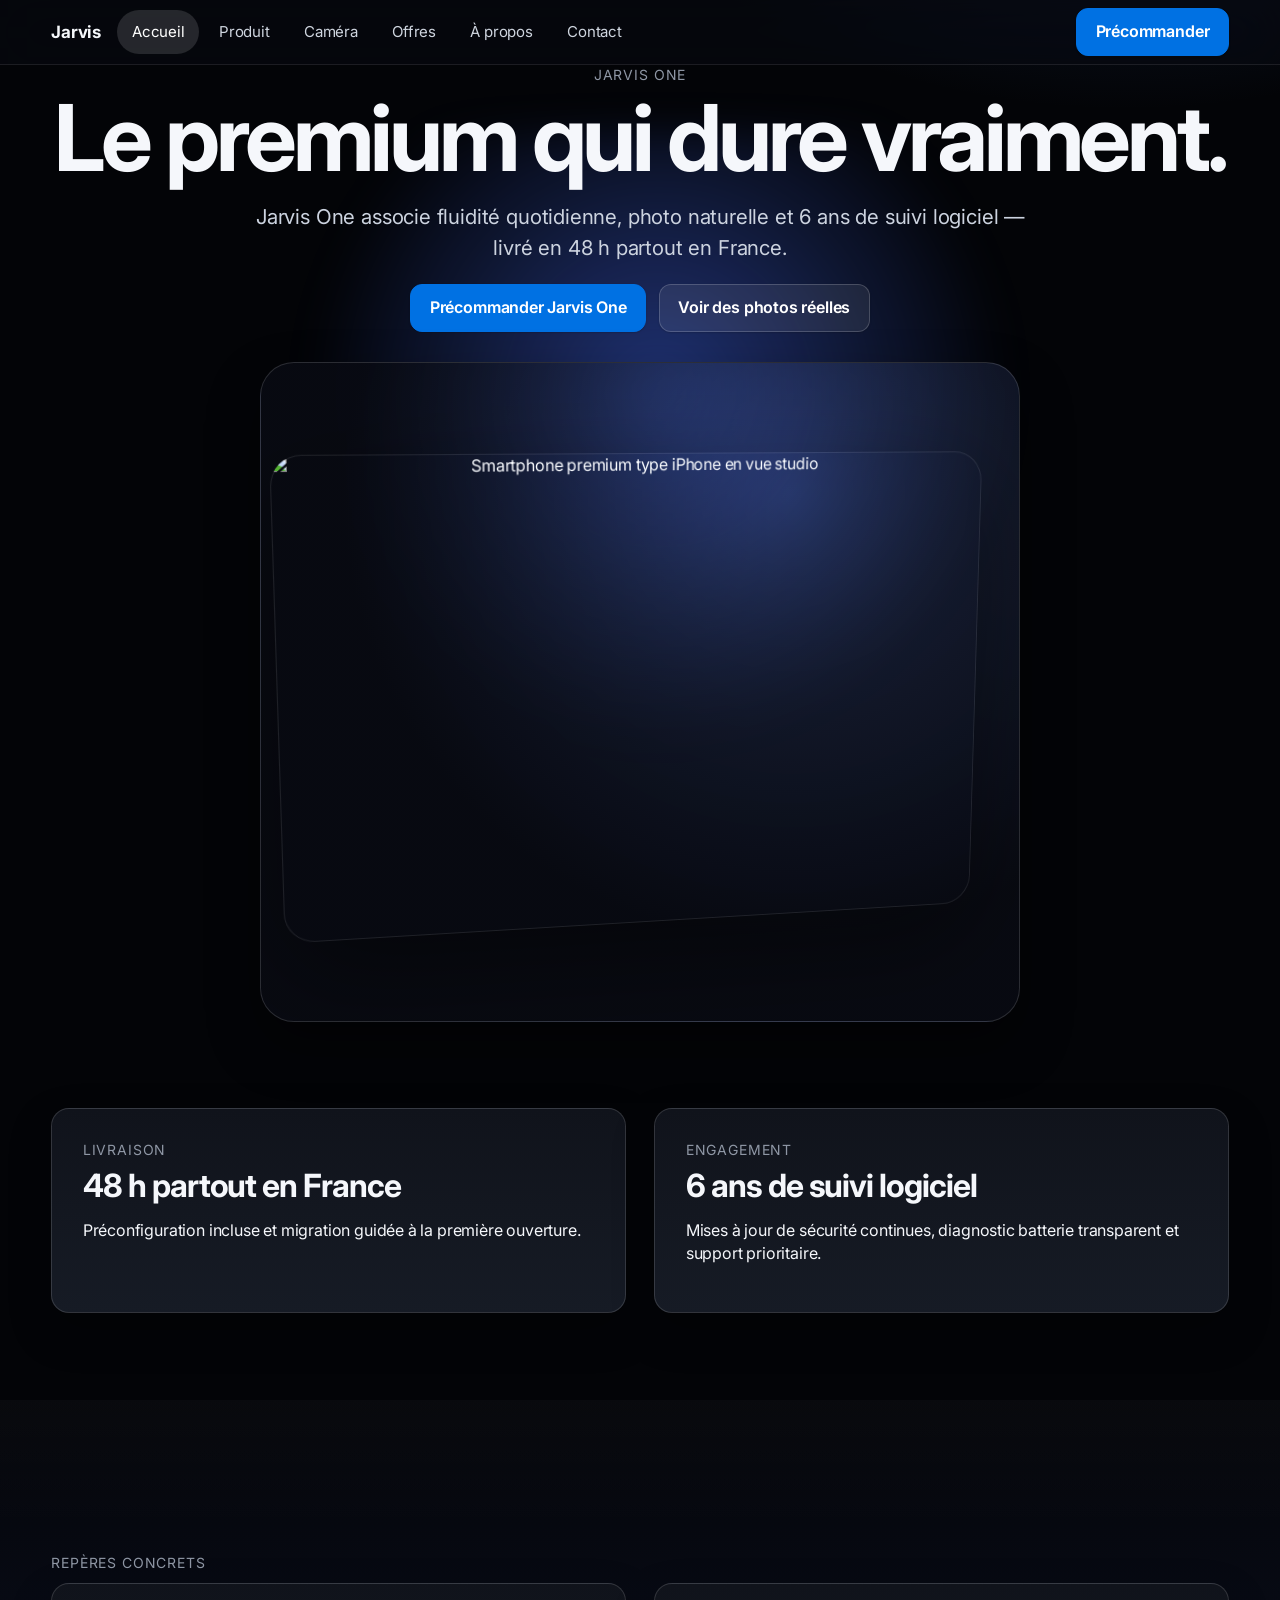
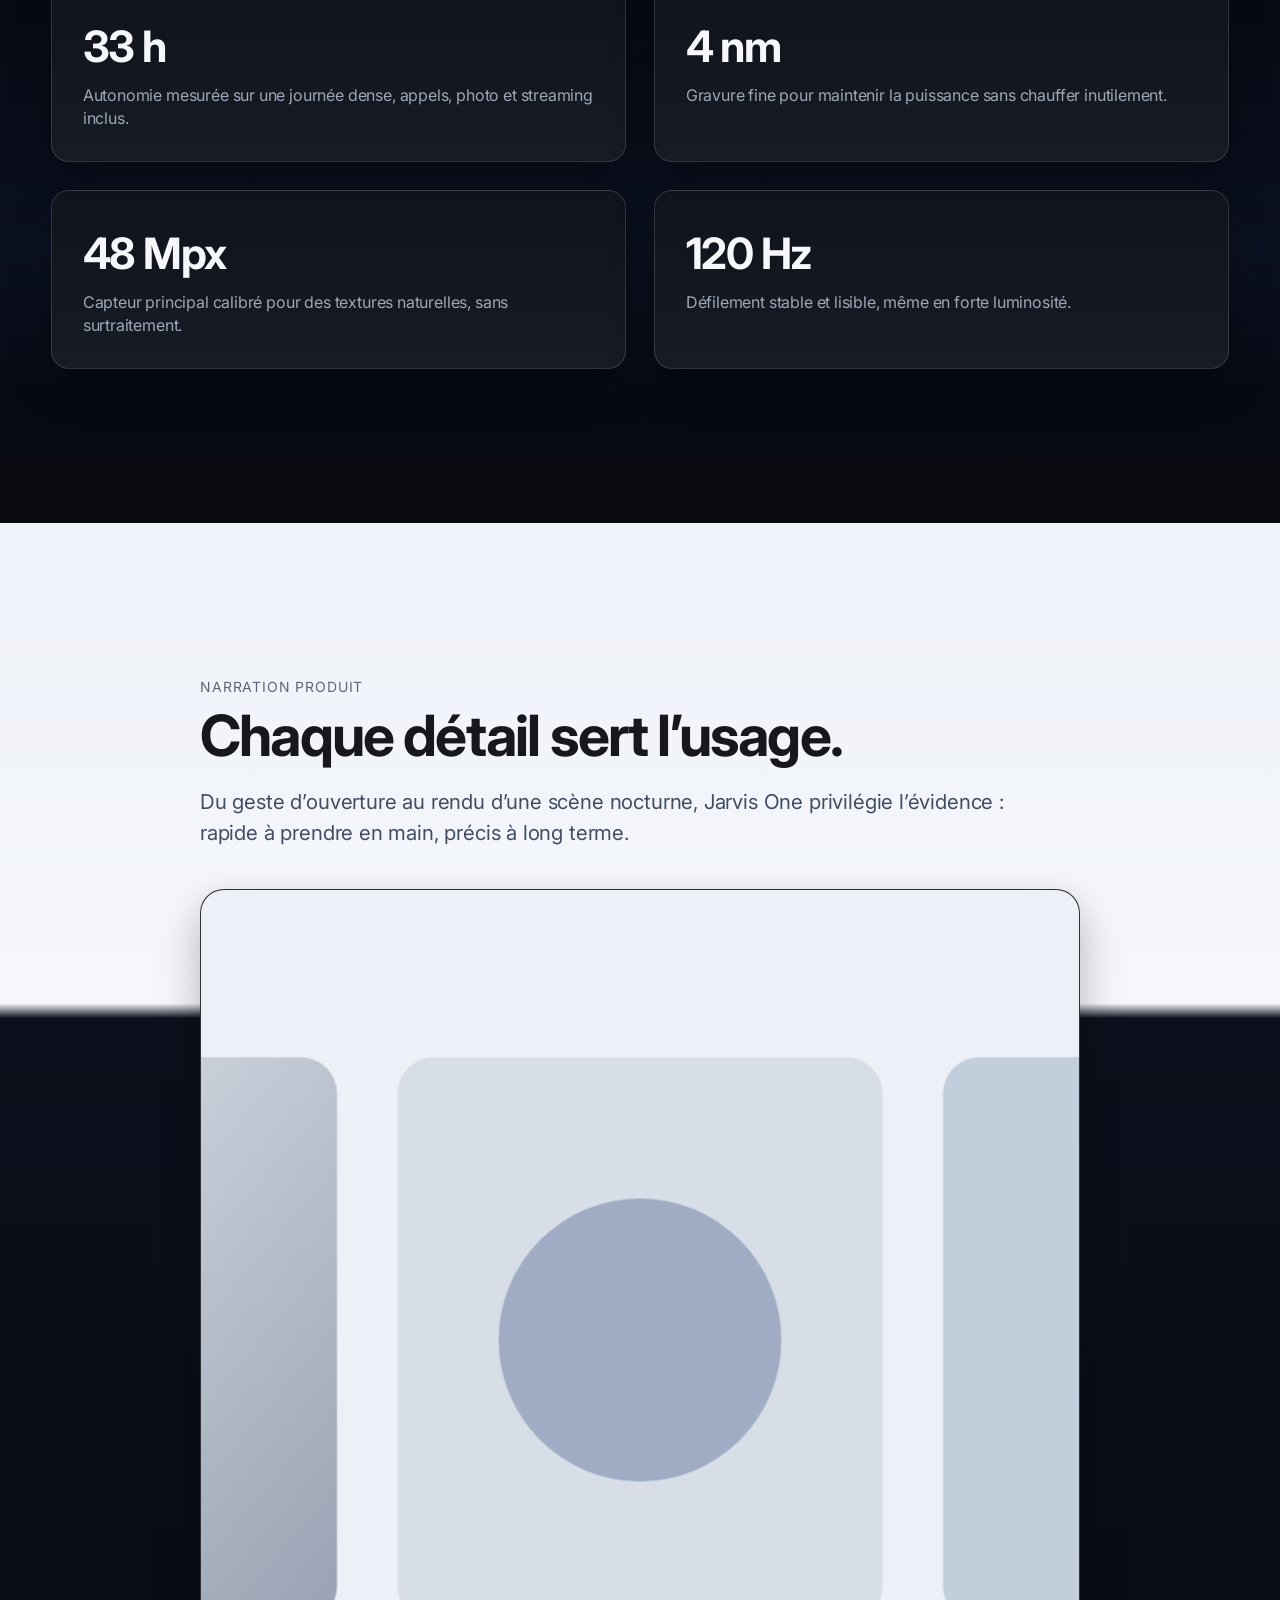
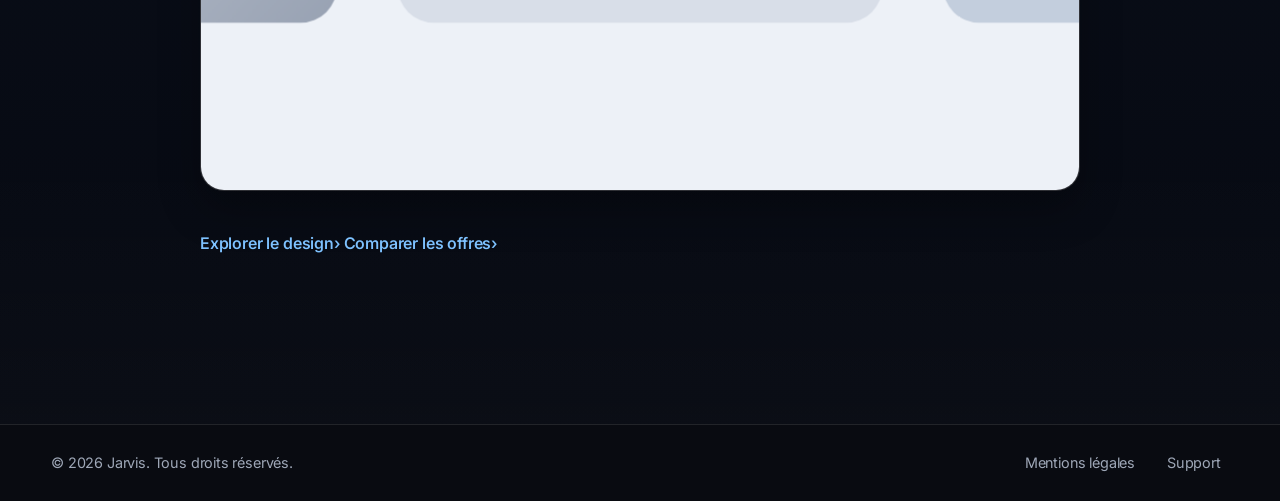
==== commit e2fd254a: "style: restore 3d hero with iphone-like studio visual" ====
--- a/index.html
+++ b/index.html
@@ -26,11 +26,11 @@
         <a class="btn btn-primary" href="offres.html">Précommander Jarvis One</a>
         <a class="btn btn-secondary" href="camera.html">Voir des photos réelles</a>
       </div>
-      <div class="hero-media" aria-label="Smartphone Jarvis One en rendu studio">
+      <div class="hero-media hero-3d-stage" data-phone3d aria-label="Smartphone premium en rendu 3D">
         <img
           class="hero-device-photo"
-          src="https://images.unsplash.com/photo-1605236453806-6ff36851218e?auto=format&fit=crop&w=1400&q=80"
-          alt="Smartphone premium en finition titane, vue studio"
+          src="https://images.unsplash.com/photo-1598327105666-5b89351aff97?auto=format&fit=crop&w=1400&q=80"
+          alt="Smartphone premium type iPhone en vue studio"
           width="1400"
           height="933"
           loading="eager"
--- a/assets/css/main.css
+++ b/assets/css/main.css
@@ -412,12 +412,16 @@
   background: radial-gradient(circle at 70% 20%, rgba(112,149,255,.22), rgba(8,10,18,.94) 60%);
 }
 .hero-device-photo {
-  width: 100%;
+  width: min(94%, 860px);
   height: auto;
   display: block;
   border-radius: 30px;
   object-fit: cover;
-  filter: saturate(1.04) contrast(1.03);
+  filter: saturate(1.06) contrast(1.04);
+  transform-style: preserve-3d;
+  transform: rotateX(var(--hero-tilt-x, -4deg)) rotateY(var(--hero-tilt-y, 6deg)) translateY(var(--hero-lift, 0px));
+  transition: transform 220ms cubic-bezier(.22,.61,.36,1), filter 200ms ease;
+  box-shadow: 0 36px 110px rgba(0,0,0,.48), 0 0 0 1px rgba(255,255,255,.09) inset;
 }
 .hero-3d-stage {
   perspective: 1800px;
